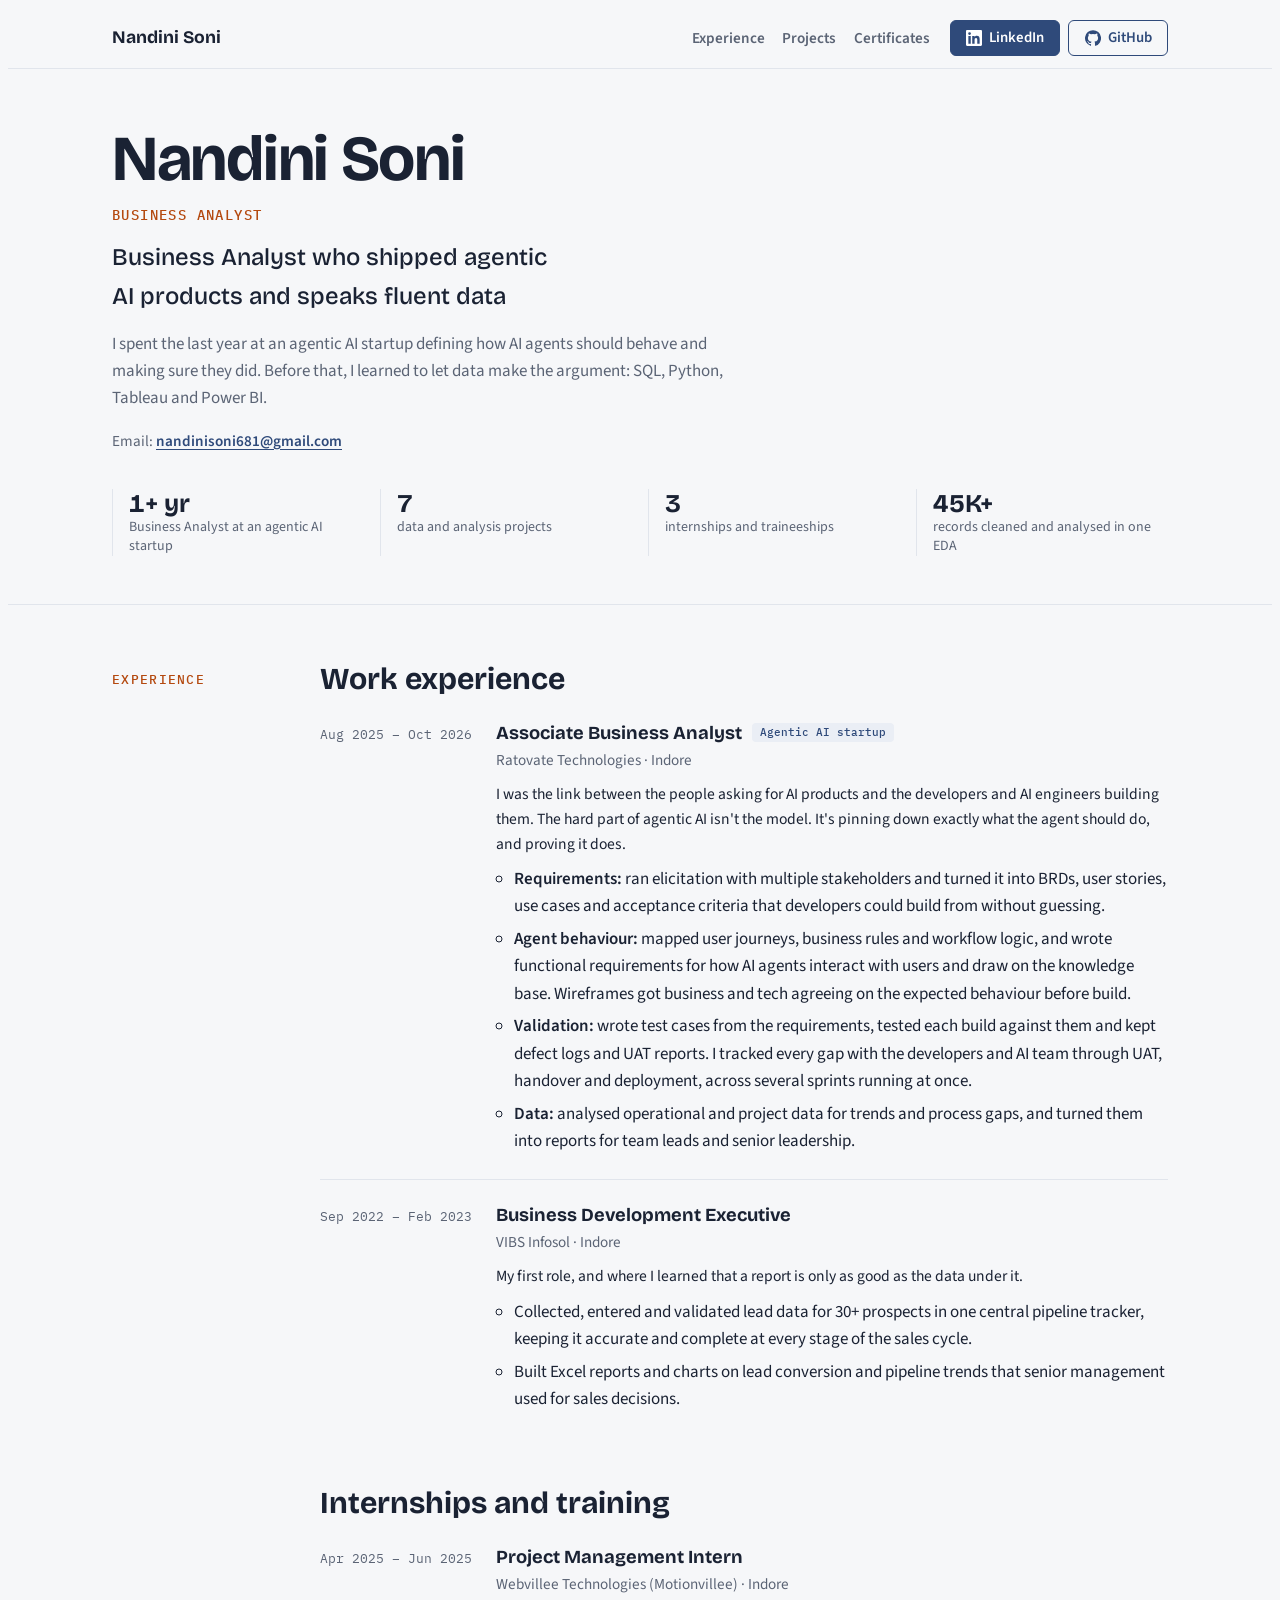
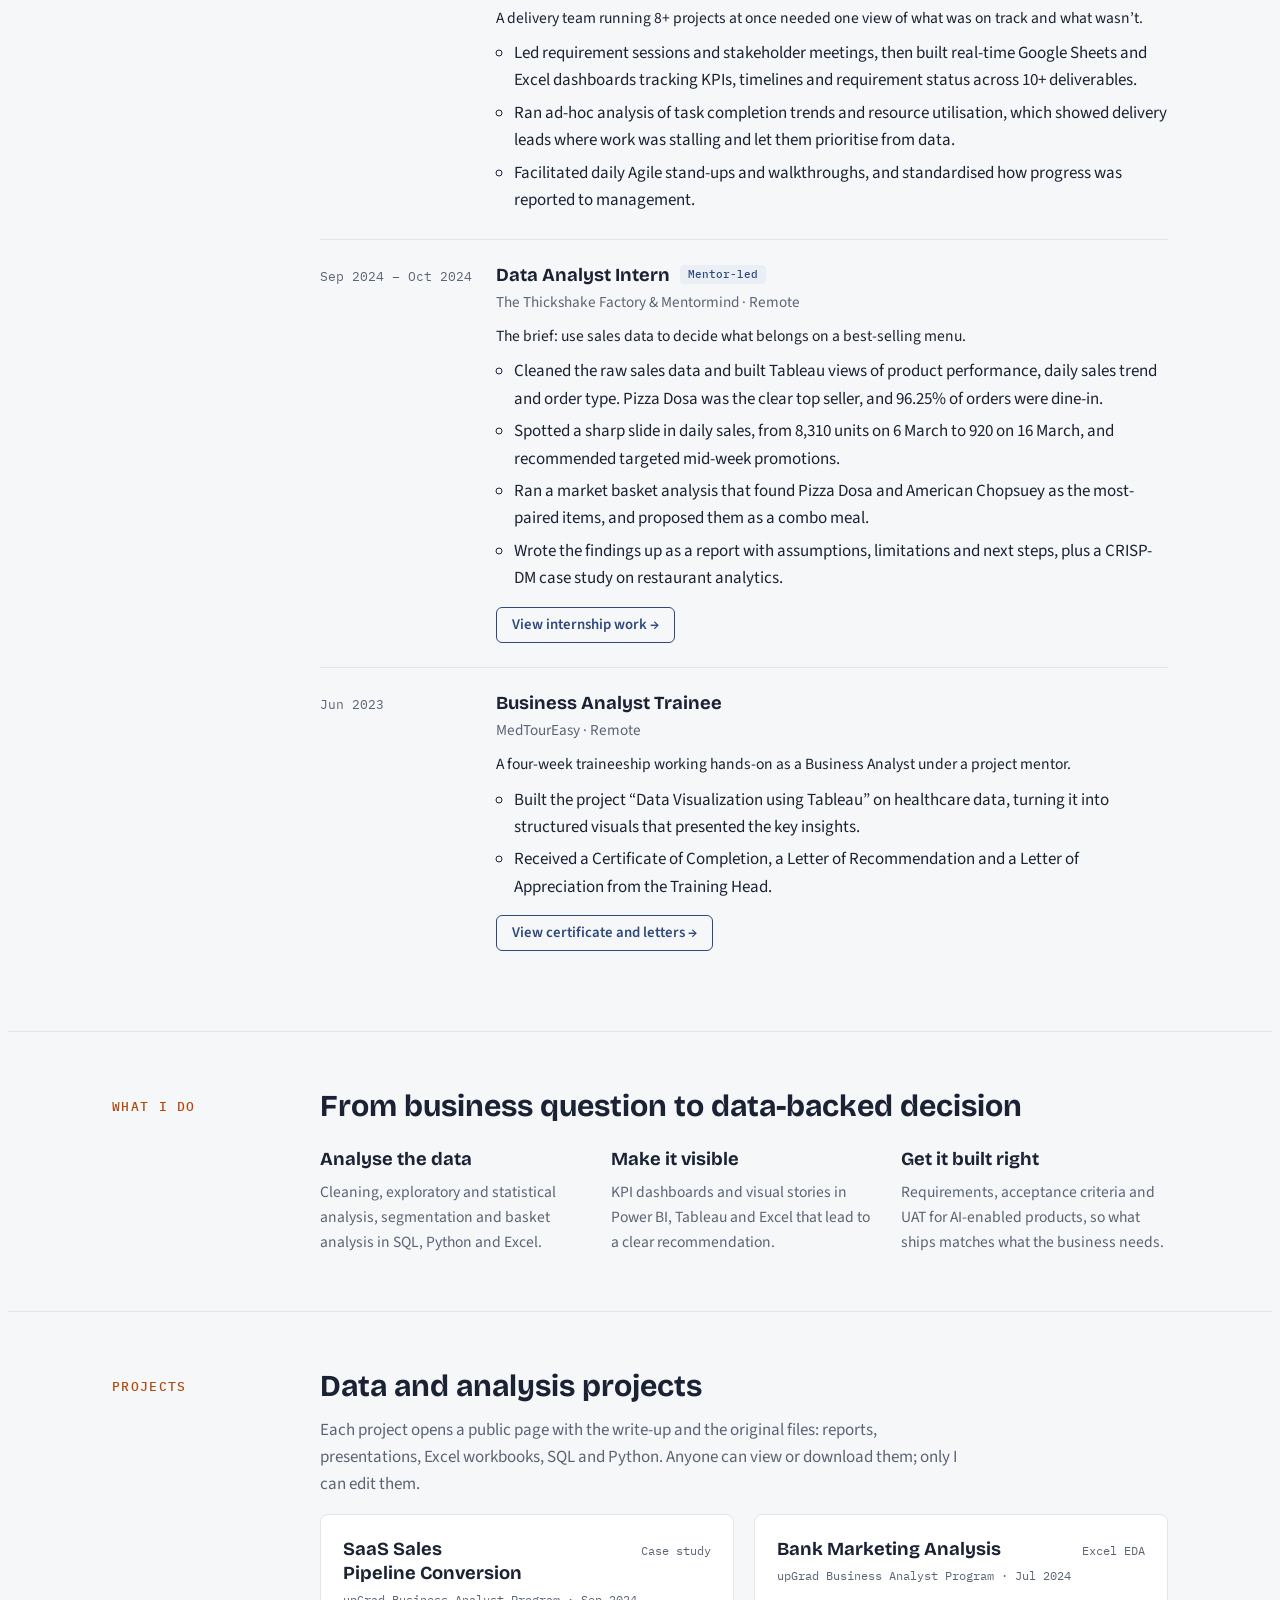
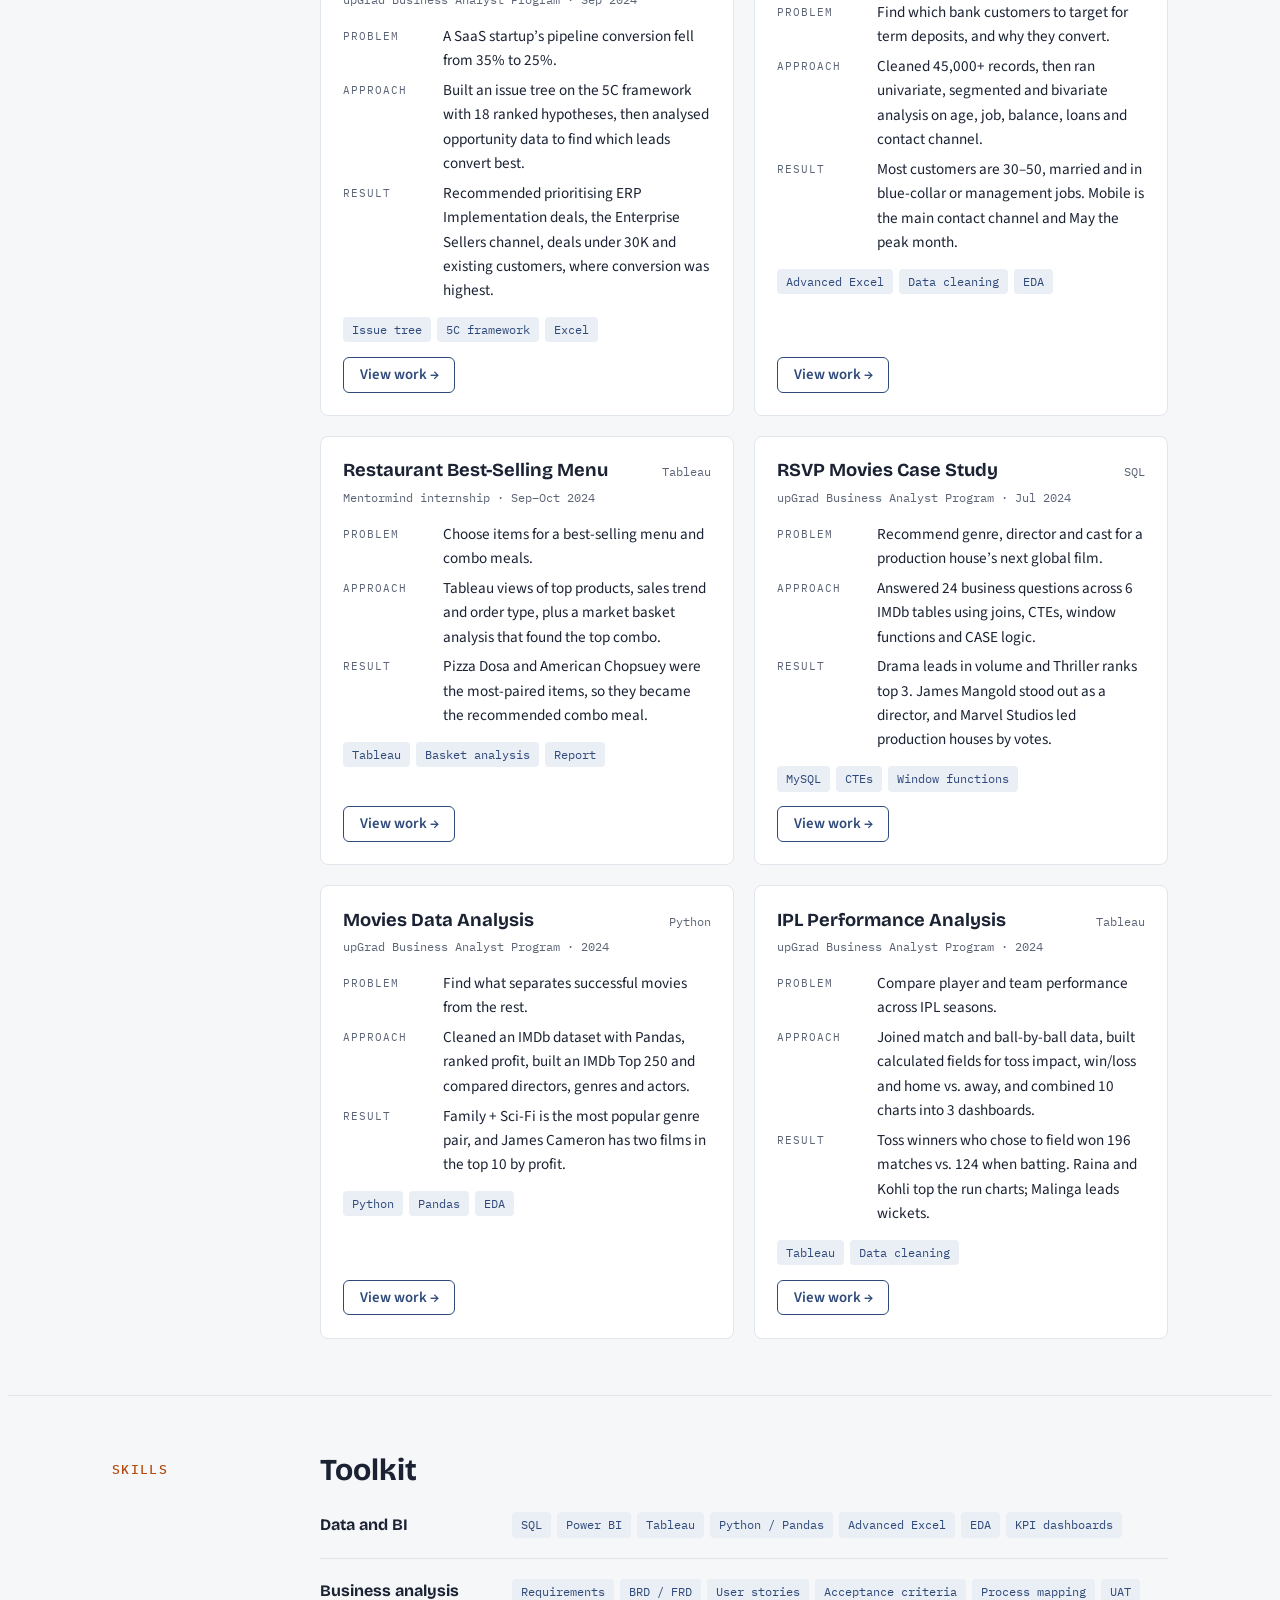
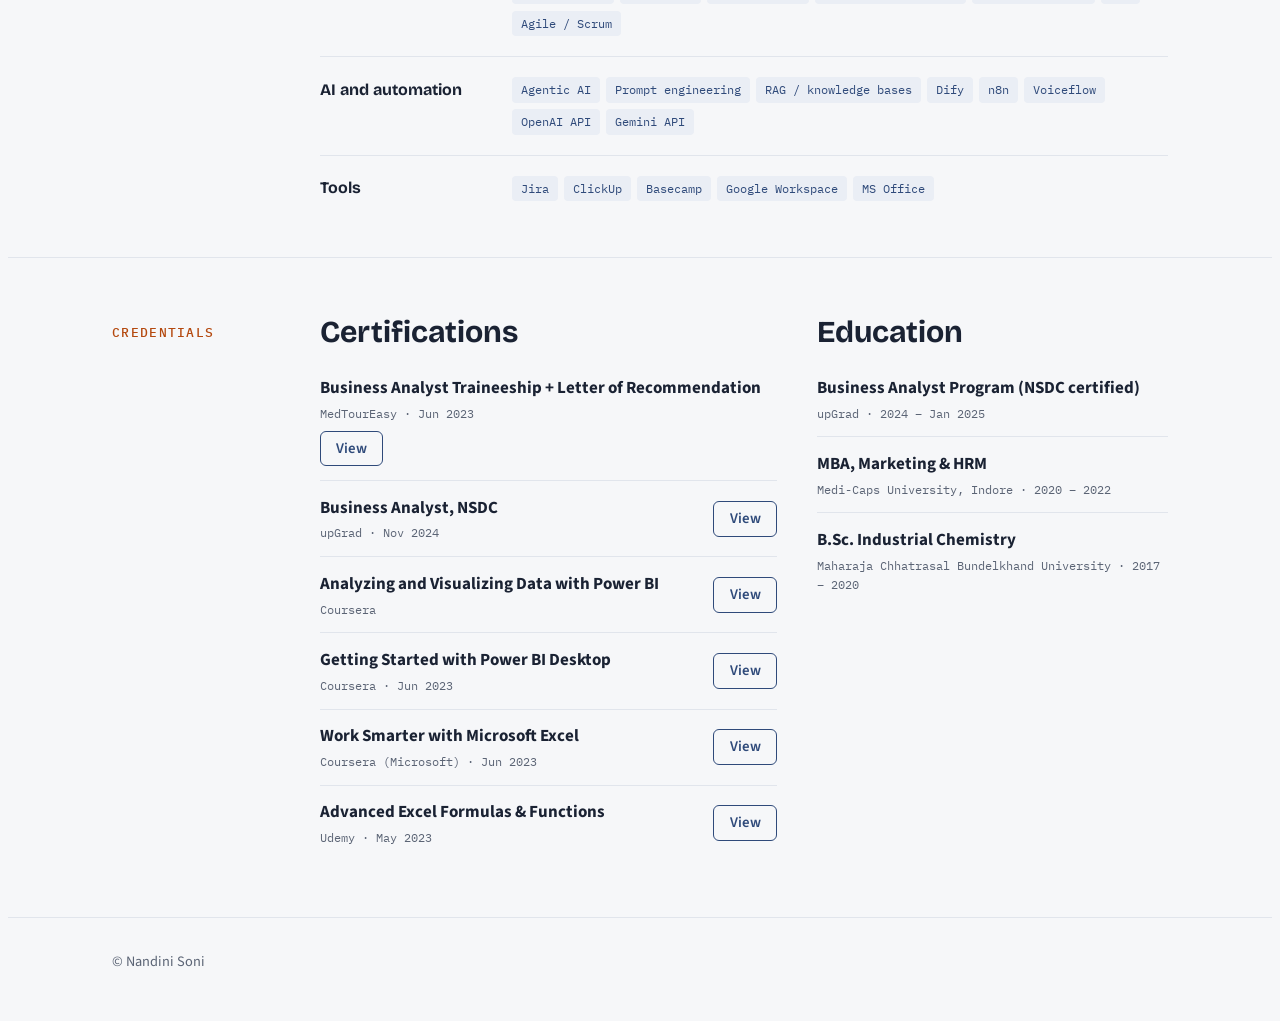
==== index.html @ 3272d3cb "Merge pull request #3 from nandinisoni683/nandinisoni/portfolio-reorg Nandinisoni/portfolio reorg 3" ====
<!doctype html>
<html lang="en">
<head>
<meta charset="utf-8">
<meta name="viewport" content="width=device-width, initial-scale=1, viewport-fit=cover">
<title>Nandini Soni</title>
<meta name="description" content="Nandini Soni: Business Analyst from an agentic AI startup, fluent in SQL, Power BI, Tableau and Python. Open to new opportunities.">
<link rel="preconnect" href="https://fonts.googleapis.com">
<link rel="preconnect" href="https://fonts.gstatic.com" crossorigin>
<link rel="stylesheet" href="https://fonts.googleapis.com/css2?family=Bricolage+Grotesque:opsz,wght@12..96,500;12..96,700&family=Source+Sans+3:wght@400;600;700&family=IBM+Plex+Mono:wght@400;500&display=swap">
<style>
/* Layout: a calm project document. Slim top bar, plain hero, left-margin section labels, one card style for projects only. Single soft light theme by choice. */
:root {
  --bg: #f6f7f9;
  --surface: #ffffff;
  --ink: #1a2233;
  --muted: #5b6475;
  --line: #e1e5ec;
  --accent: #2f4a7a;
  --accent-ink: #ffffff;
  --accent-soft: #eaeef5;
  --label: #b4490f;
  --display: "Bricolage Grotesque", "Segoe UI", system-ui, sans-serif;
  --body: "Source Sans 3", "Segoe UI", system-ui, sans-serif;
  --mono: "IBM Plex Mono", ui-monospace, "SFMono-Regular", Consolas, monospace;
  color-scheme: light;
}
* { box-sizing: border-box; }
html { scroll-padding-top: 5rem; }
body {
  background: var(--bg); color: var(--ink);
  font-family: var(--body); font-size: 1.0625rem; line-height: 1.6;
}
body::before { content: ""; position: fixed; inset: 0 0 auto; height: env(safe-area-inset-top, 0px); z-index: 10; background: var(--bg); }
a { color: var(--accent); text-underline-offset: 3px; }
a:focus-visible { outline: 2px solid var(--accent); outline-offset: 3px; border-radius: 6px; }
.wrap {
  max-width: 68rem; margin: 0 auto;
  padding-left: max(16px, env(safe-area-inset-left, 0px));
  padding-right: max(16px, env(safe-area-inset-right, 0px));
}

/* Buttons: clear, quiet calls to action */
.btn {
  display: inline-flex; align-items: center; gap: 0.45rem; padding: 0.5rem 0.95rem;
  border: 1px solid var(--accent); border-radius: 6px; background: transparent;
  color: var(--accent); text-decoration: none; font: 600 0.925rem/1.2 var(--body); white-space: nowrap;
}
.btn:hover { background: var(--accent-soft); }
.btn.primary { background: var(--accent); color: var(--accent-ink); }
.btn.primary:hover { background: #253c65; }
.btn svg { width: 1rem; height: 1rem; fill: currentColor; flex: none; }

/* Top bar */
.topbar { position: sticky; top: env(safe-area-inset-top, 0px); z-index: 5; background: var(--bg); border-bottom: 1px solid var(--line); }
.topbar .wrap { display: flex; flex-wrap: wrap; align-items: center; justify-content: space-between; gap: 0.6rem 1.5rem; padding-block: 0.75rem; }
.brand { font-family: var(--display); font-weight: 700; font-size: 1.1rem; color: var(--ink); text-decoration: none; }
.nav { display: flex; flex-wrap: wrap; align-items: center; gap: 0.4rem 1.25rem; }
.nav .sections { display: flex; gap: 1.1rem; }
.nav .sections a { color: var(--muted); text-decoration: none; font-weight: 600; font-size: 0.95rem; }
.nav .sections a:hover { color: var(--accent); }
.nav .profiles { display: flex; gap: 0.5rem; }

/* Hero */
header { padding-block: 3.5rem 3rem; border-bottom: 1px solid var(--line); }
.status { font-size: 0.8125rem; color: var(--muted); margin: 0 0 1rem; }
.title { font-family: var(--mono); font-size: 0.875rem; font-weight: 500; color: var(--label); text-transform: uppercase; letter-spacing: 0.1em; margin: 0 0 0.75rem; }
h1 {
  font-family: var(--display); font-weight: 700; font-size: clamp(2.4rem, 6.5vw, 4rem);
  line-height: 1.05; letter-spacing: -0.02em; margin: 0 0 0.75rem; text-wrap: balance;
}
.role { font-family: var(--display); font-weight: 500; font-size: clamp(1.2rem, 2.7vw, 1.5rem); color: var(--ink); margin: 0; max-width: 40rem; text-wrap: balance; }
.lede { max-width: 40rem; margin: 1rem 0 0; color: var(--muted); }
.contact { margin: 1rem 0 0; color: var(--muted); font-size: 0.95rem; }
.contact a { color: var(--accent); font-weight: 600; text-decoration: underline; text-underline-offset: 3px; }
.stats { list-style: none; margin: 2.25rem 0 0; padding: 0; display: grid; grid-template-columns: repeat(4, minmax(0, 1fr)); gap: 1rem; }
.stats li { border-left: 1px solid var(--line); padding-left: 1rem; }
.stats strong { display: block; font-family: var(--display); font-weight: 700; font-size: 1.6rem; line-height: 1.15; font-variant-numeric: tabular-nums; }
.stats span { font-size: 0.875rem; color: var(--muted); line-height: 1.35; display: block; }

/* Sections */
section { padding-block: 3.5rem; border-bottom: 1px solid var(--line); }
.sec { display: grid; grid-template-columns: 11rem minmax(0, 1fr); gap: 2rem; }
.sec-id { font-family: var(--mono); font-size: 0.8125rem; font-weight: 500; color: var(--label); text-transform: uppercase; letter-spacing: 0.1em; padding-top: 0.55rem; }
h2 { font-family: var(--display); font-weight: 700; font-size: clamp(1.5rem, 3.2vw, 1.9rem); line-height: 1.2; margin: 0 0 1.5rem; text-wrap: balance; }
h3 { font-family: var(--display); font-weight: 700; font-size: 1.15rem; line-height: 1.3; margin: 0; text-wrap: balance; }
p { margin: 0 0 1rem; }
.intro { color: var(--muted); max-width: 40rem; margin-top: -0.75rem; }
.h2-gap { margin-top: 3rem; }

/* Experience: one consistent row style for every entry */
.timeline { list-style: none; margin: 0; padding: 0; }
.job { display: grid; grid-template-columns: 9.5rem minmax(0, 1fr); gap: 1.5rem; padding-block: 1.5rem; border-top: 1px solid var(--line); }
.job:first-child { border-top: 0; padding-top: 0; }
.when { font-family: var(--mono); font-size: 0.8125rem; color: var(--muted); padding-top: 0.2rem; font-variant-numeric: tabular-nums; }
.org { color: var(--muted); font-size: 0.95rem; margin: 0.15rem 0 0.6rem; }
.job ul { margin: 0; padding-left: 1.1rem; display: grid; gap: 0.35rem; }
.job .btn { margin-top: 0.9rem; }
.ctx { color: var(--ink); font-size: 0.975rem; margin: 0 0 0.6rem; max-width: 44rem; }
.job li strong { font-weight: 600; }
.tag { font-family: var(--mono); font-size: 0.6875rem; padding: 0.15rem 0.5rem; border-radius: 4px; background: var(--accent-soft); color: var(--accent); margin-left: 0.4rem; vertical-align: 0.2em; white-space: nowrap; font-weight: 500; }

/* Strengths */
.pillars { display: grid; grid-template-columns: repeat(3, minmax(0, 1fr)); gap: 1.5rem; }
.pillar h3 { margin-bottom: 0.5rem; }
.pillar p { color: var(--muted); font-size: 0.975rem; margin: 0; }

/* Projects */
.specs { display: grid; grid-template-columns: repeat(2, minmax(0, 1fr)); gap: 1.25rem; }
.spec {
  background: var(--surface); border: 1px solid var(--line); border-radius: 8px;
  padding: 1.4rem; display: flex; flex-direction: column; gap: 0.9rem; min-width: 0;
}
.spec-top { display: flex; justify-content: space-between; align-items: baseline; gap: 1rem; }
.src { font-family: var(--mono); font-size: 0.75rem; color: var(--muted); margin: -0.6rem 0 0; }
.spec-tag { font-family: var(--mono); font-size: 0.75rem; color: var(--muted); white-space: nowrap; }
.spec dl { margin: 0; display: grid; grid-template-columns: 5.5rem minmax(0, 1fr); gap: 0.35rem 0.75rem; font-size: 0.95rem; }
.spec dt { font-family: var(--mono); font-size: 0.6875rem; text-transform: uppercase; letter-spacing: 0.08em; color: var(--muted); padding-top: 0.25rem; }
.spec dd { margin: 0; }
.tools { display: flex; flex-wrap: wrap; gap: 0.4rem; }
.chip { font-family: var(--mono); font-size: 0.75rem; padding: 0.2rem 0.55rem; border-radius: 4px; background: var(--accent-soft); color: var(--accent); }
.spec .btn { margin-top: auto; align-self: flex-start; }

/* Skills */
.skills { display: grid; gap: 1.25rem; }
.skill-row { display: grid; grid-template-columns: 11rem minmax(0, 1fr); gap: 1rem; padding-bottom: 1.25rem; border-bottom: 1px solid var(--line); }
.skill-row:last-child { border-bottom: 0; padding-bottom: 0; }
.skill-row h3 { font-size: 1rem; padding-top: 0.15rem; }

/* Credentials */
.two { display: grid; grid-template-columns: minmax(0, 1.3fr) minmax(0, 1fr); gap: 2.5rem; }
.list { list-style: none; margin: 0; padding: 0; }
.list li { display: flex; flex-wrap: wrap; align-items: center; justify-content: space-between; gap: 0.5rem 1rem; padding-block: 0.85rem; border-top: 1px solid var(--line); }
.list li:first-child { border-top: 0; padding-top: 0; }
.list li > div { display: grid; gap: 0.1rem; min-width: 0; }
.list .meta { font-family: var(--mono); font-size: 0.75rem; color: var(--muted); }

footer { padding-block: 2rem 2.5rem; color: var(--muted); font-size: 0.9rem; }

@media (max-width: 860px) {
  .two { grid-template-columns: minmax(0, 1fr); }
  .sec { grid-template-columns: minmax(0, 1fr); gap: 0.5rem; }
  .pillars, .specs { grid-template-columns: minmax(0, 1fr); }
  .stats { grid-template-columns: repeat(2, minmax(0, 1fr)); }
}
@media (max-width: 560px) {
  .nav .sections { display: none; }
  .job, .skill-row { grid-template-columns: minmax(0, 1fr); gap: 0.4rem; }
  .spec dl { grid-template-columns: minmax(0, 1fr); }
  .spec dt { padding-top: 0.5rem; }
}
@media (prefers-reduced-motion: no-preference) {
  html { scroll-behavior: smooth; }
  .btn { transition: background-color .15s; }
}
</style>
</head>
<body>

<div class="topbar">
  <div class="wrap">
    <a class="brand" href="#top">Nandini Soni</a>
    <nav class="nav" aria-label="Main">
      <div class="sections">
        <a href="#experience">Experience</a>
        <a href="#projects">Projects</a>
        <a href="#credentials">Certificates</a>
      </div>
      <div class="profiles">
        <a class="btn primary" href="https://www.linkedin.com/in/soni-nandini" target="_blank" rel="noopener"><svg viewBox="0 0 24 24" aria-hidden="true"><path d="M20.45 20.45h-3.56v-5.57c0-1.33-.02-3.04-1.85-3.04-1.85 0-2.14 1.45-2.14 2.94v5.67H9.35V9h3.41v1.56h.05c.48-.9 1.64-1.85 3.37-1.850 3.6 0 4.27 2.37 4.27 5.46v6.28zM5.34 7.43a2.06 2.06 0 1 1 0-4.13 2.06 2.06 0 0 1 0 4.13zM7.12 20.450H3.56V9h3.56v11.45zM22.22 0H1.77C.79 0 0 .77 0 1.73v20.54C0 23.23.79 24 1.77 24h20.45c.98 0 1.78-.77 1.78-1.73V1.73C24 .77 23.2 0 22.22 0z"/></svg>LinkedIn</a>
        <a class="btn" href="https://github.com/nandinisoni683" target="_blank" rel="noopener"><svg viewBox="0 0 24 24" aria-hidden="true"><path d="M12 .3a12 12 0 0 0-3.8 23.38c.6.12.83-.26.83-.57v-2c-3.34.73-4.04-1.61-4.04-1.61-.55-1.39-1.34-1.76-1.34-1.76-1.080-.74.09-.73.09-.73 1.2.09 1.83 1.24 1.83 1.24 1.07 1.83 2.81 1.3 3.5 1 .1-.78.42-1.31.76-1.61-2.67-.3-5.47-1.33-5.47-5.93 0-1.31.47-2.38 1.24-3.22-.14-.3-.54-1.52.1-3.18 0 0 1-.32 3.3 1.23a11.5 11.5 0 0 1 6 0c2.28-1.55 3.29-1.23 3.29-1.23.64 1.66.24 2.88.12 3.18a4.65 4.65 0 0 1 1.23 3.22c0 4.61-2.8 5.63-5.48 5.92.42.36.81 1.1.81 2.22v3.29c0 .32.21.7.82.58A12 12 0 0 0 12 .3"/></svg>GitHub</a>
      </div>
    </nav>
  </div>
</div>

<header id="top">
  <div class="wrap">
    <h1>Nandini Soni</h1>
    <p class="title">Business Analyst</p>
    <p class="role">Business Analyst who shipped agentic AI products and speaks fluent data</p>
    <p class="lede">I spent the last year at an agentic AI startup defining how AI agents should behave and making sure they did. Before that, I learned to let data make the argument: SQL, Python, Tableau and Power BI.</p>
    <p class="contact">Email: <a href="mailto:nandinisoni681@gmail.com">nandinisoni681@gmail.com</a></p>
    <ul class="stats" aria-label="At a glance">
      <li><strong>1+ yr</strong><span>Business Analyst at an agentic AI startup</span></li>
      <li><strong>7</strong><span>data and analysis projects</span></li>
      <li><strong>3</strong><span>internships and traineeships</span></li>
      <li><strong>45K+</strong><span>records cleaned and analysed in one EDA</span></li>
    </ul>
  </div>
</header>

<main>
  <section id="experience">
    <div class="wrap sec">
      <div class="sec-id">Experience</div>
      <div>
        <h2>Work experience</h2>
        <ol class="timeline">
          <li class="job">
            <div class="when">Aug 2025 – Oct 2026</div>
            <div>
              <h3>Associate Business Analyst <span class="tag">Agentic AI startup</span></h3>
              <p class="org">Ratovate Technologies · Indore</p>
              <p class="ctx">I was the link between the people asking for AI products and the developers and AI engineers building them. The hard part of agentic AI isn't the model. It's pinning down exactly what the agent should do, and proving it does.</p>
              <ul>
                <li><strong>Requirements:</strong> ran elicitation with multiple stakeholders and turned it into BRDs, user stories, use cases and acceptance criteria that developers could build from without guessing.</li>
                <li><strong>Agent behaviour:</strong> mapped user journeys, business rules and workflow logic, and wrote functional requirements for how AI agents interact with users and draw on the knowledge base. Wireframes got business and tech agreeing on the expected behaviour before build.</li>
                <li><strong>Validation:</strong> wrote test cases from the requirements, tested each build against them and kept defect logs and UAT reports. I tracked every gap with the developers and AI team through UAT, handover and deployment, across several sprints running at once.</li>
                <li><strong>Data:</strong> analysed operational and project data for trends and process gaps, and turned them into reports for team leads and senior leadership.</li>
              </ul>
            </div>
          </li>
          <li class="job">
            <div class="when">Sep 2022 – Feb 2023</div>
            <div>
              <h3>Business Development Executive</h3>
              <p class="org">VIBS Infosol · Indore</p>
              <p class="ctx">My first role, and where I learned that a report is only as good as the data under it.</p>
              <ul>
                <li>Collected, entered and validated lead data for 30+ prospects in one central pipeline tracker, keeping it accurate and complete at every stage of the sales cycle.</li>
                <li>Built Excel reports and charts on lead conversion and pipeline trends that senior management used for sales decisions.</li>
              </ul>
            </div>
          </li>
        </ol>

        <h2 class="h2-gap">Internships and training</h2>
        <ol class="timeline">
          <li class="job">
            <div class="when">Apr 2025 – Jun 2025</div>
            <div>
              <h3>Project Management Intern</h3>
              <p class="org">Webvillee Technologies (Motionvillee) · Indore</p>
              <p class="ctx">A delivery team running 8+ projects at once needed one view of what was on track and what wasn&#8217;t.</p>
              <ul>
                <li>Led requirement sessions and stakeholder meetings, then built real-time Google Sheets and Excel dashboards tracking KPIs, timelines and requirement status across 10+ deliverables.</li>
                <li>Ran ad-hoc analysis of task completion trends and resource utilisation, which showed delivery leads where work was stalling and let them prioritise from data.</li>
                <li>Facilitated daily Agile stand-ups and walkthroughs, and standardised how progress was reported to management.</li>
              </ul>
            </div>
          </li>
          <li class="job">
            <div class="when">Sep 2024 – Oct 2024</div>
            <div>
              <h3>Data Analyst Intern <span class="tag">Mentor-led</span></h3>
              <p class="org">The Thickshake Factory &amp; Mentormind · Remote</p>
              <p class="ctx">The brief: use sales data to decide what belongs on a best-selling menu.</p>
              <ul>
                <li>Cleaned the raw sales data and built Tableau views of product performance, daily sales trend and order type. Pizza Dosa was the clear top seller, and 96.25% of orders were dine-in.</li>
                <li>Spotted a sharp slide in daily sales, from 8,310 units on 6 March to 920 on 16 March, and recommended targeted mid-week promotions.</li>
                <li>Ran a market basket analysis that found Pizza Dosa and American Chopsuey as the most-paired items, and proposed them as a combo meal.</li>
                <li>Wrote the findings up as a report with assumptions, limitations and next steps, plus a CRISP-DM case study on restaurant analytics.</li>
              </ul>
              <a class="btn" href="projects/03-restaurant-best-selling-menu/index.html">View internship work →</a>
            </div>
          </li>
          <li class="job">
            <div class="when">Jun 2023</div>
            <div>
              <h3>Business Analyst Trainee</h3>
              <p class="org">MedTourEasy · Remote</p>
              <p class="ctx">A four-week traineeship working hands-on as a Business Analyst under a project mentor.</p>
              <ul>
                <li>Built the project &#8220;Data Visualization using Tableau&#8221; on healthcare data, turning it into structured visuals that presented the key insights.</li>
                <li>Received a Certificate of Completion, a Letter of Recommendation and a Letter of Appreciation from the Training Head.</li>
              </ul>
              <a class="btn" href="https://github.com/nandinisoni683/nandini-soni-portfolio/blob/main/certificates/medtoureasy-traineeship.pdf" target="_blank" rel="noopener">View certificate and letters →</a>
            </div>
          </li>
        </ol>
      </div>
    </div>
  </section>

  <section>
    <div class="wrap sec">
      <div class="sec-id">What I do</div>
      <div>
        <h2>From business question to data-backed decision</h2>
        <div class="pillars">
          <div class="pillar">
            <h3>Analyse the data</h3>
            <p>Cleaning, exploratory and statistical analysis, segmentation and basket analysis in SQL, Python and Excel.</p>
          </div>
          <div class="pillar">
            <h3>Make it visible</h3>
            <p>KPI dashboards and visual stories in Power BI, Tableau and Excel that lead to a clear recommendation.</p>
          </div>
          <div class="pillar">
            <h3>Get it built right</h3>
            <p>Requirements, acceptance criteria and UAT for AI-enabled products, so what ships matches what the business needs.</p>
          </div>
        </div>
      </div>
    </div>
  </section>

  <section id="projects">
    <div class="wrap sec">
      <div class="sec-id">Projects</div>
      <div>
        <h2>Data and analysis projects</h2>
        <p class="intro">Each project opens a public page with the write-up and the original files: reports, presentations, Excel workbooks, SQL and Python. Anyone can view or download them; only I can edit them.</p>
        <div class="specs">
          <article class="spec">
            <div class="spec-top"><h3>SaaS Sales Pipeline Conversion</h3><span class="spec-tag">Case study</span></div>
            <p class="src">upGrad Business Analyst Program · Sep 2024</p>
            <dl>
              <dt>Problem</dt><dd>A SaaS startup&#8217;s pipeline conversion fell from 35% to 25%.</dd>
              <dt>Approach</dt><dd>Built an issue tree on the 5C framework with 18 ranked hypotheses, then analysed opportunity data to find which leads convert best.</dd>
              <dt>Result</dt><dd>Recommended prioritising ERP Implementation deals, the Enterprise Sellers channel, deals under 30K and existing customers, where conversion was highest.</dd>
            </dl>
            <div class="tools"><span class="chip">Issue tree</span><span class="chip">5C framework</span><span class="chip">Excel</span></div>
            <a class="btn" href="projects/01-saas-sales-pipeline-conversion/index.html">View work →</a>
          </article>
          <article class="spec">
            <div class="spec-top"><h3>Bank Marketing Analysis</h3><span class="spec-tag">Excel EDA</span></div>
            <p class="src">upGrad Business Analyst Program · Jul 2024</p>
            <dl>
              <dt>Problem</dt><dd>Find which bank customers to target for term deposits, and why they convert.</dd>
              <dt>Approach</dt><dd>Cleaned 45,000+ records, then ran univariate, segmented and bivariate analysis on age, job, balance, loans and contact channel.</dd>
              <dt>Result</dt><dd>Most customers are 30–50, married and in blue-collar or management jobs. Mobile is the main contact channel and May the peak month.</dd>
            </dl>
            <div class="tools"><span class="chip">Advanced Excel</span><span class="chip">Data cleaning</span><span class="chip">EDA</span></div>
            <a class="btn" href="projects/02-bank-marketing-eda/index.html">View work →</a>
          </article>
          <article class="spec">
            <div class="spec-top"><h3>Restaurant Best-Selling Menu</h3><span class="spec-tag">Tableau</span></div>
            <p class="src">Mentormind internship · Sep–Oct 2024</p>
            <dl>
              <dt>Problem</dt><dd>Choose items for a best-selling menu and combo meals.</dd>
              <dt>Approach</dt><dd>Tableau views of top products, sales trend and order type, plus a market basket analysis that found the top combo.</dd>
              <dt>Result</dt><dd>Pizza Dosa and American Chopsuey were the most-paired items, so they became the recommended combo meal.</dd>
            </dl>
            <div class="tools"><span class="chip">Tableau</span><span class="chip">Basket analysis</span><span class="chip">Report</span></div>
            <a class="btn" href="projects/03-restaurant-best-selling-menu/index.html">View work →</a>
          </article>
          <article class="spec">
            <div class="spec-top"><h3>RSVP Movies Case Study</h3><span class="spec-tag">SQL</span></div>
            <p class="src">upGrad Business Analyst Program · Jul 2024</p>
            <dl>
              <dt>Problem</dt><dd>Recommend genre, director and cast for a production house&#8217;s next global film.</dd>
              <dt>Approach</dt><dd>Answered 24 business questions across 6 IMDb tables using joins, CTEs, window functions and CASE logic.</dd>
              <dt>Result</dt><dd>Drama leads in volume and Thriller ranks top 3. James Mangold stood out as a director, and Marvel Studios led production houses by votes.</dd>
            </dl>
            <div class="tools"><span class="chip">MySQL</span><span class="chip">CTEs</span><span class="chip">Window functions</span></div>
            <a class="btn" href="projects/04-sql-rsvp-imdb-movies/index.html">View work →</a>
          </article>
          <article class="spec">
            <div class="spec-top"><h3>Movies Data Analysis</h3><span class="spec-tag">Python</span></div>
            <p class="src">upGrad Business Analyst Program · 2024</p>
            <dl>
              <dt>Problem</dt><dd>Find what separates successful movies from the rest.</dd>
              <dt>Approach</dt><dd>Cleaned an IMDb dataset with Pandas, ranked profit, built an IMDb Top 250 and compared directors, genres and actors.</dd>
              <dt>Result</dt><dd>Family + Sci-Fi is the most popular genre pair, and James Cameron has two films in the top 10 by profit.</dd>
            </dl>
            <div class="tools"><span class="chip">Python</span><span class="chip">Pandas</span><span class="chip">EDA</span></div>
            <a class="btn" href="projects/05-python-movies-eda/index.html">View work →</a>
          </article>
          <article class="spec">
            <div class="spec-top"><h3>IPL Performance Analysis</h3><span class="spec-tag">Tableau</span></div>
            <p class="src">upGrad Business Analyst Program · 2024</p>
            <dl>
              <dt>Problem</dt><dd>Compare player and team performance across IPL seasons.</dd>
              <dt>Approach</dt><dd>Joined match and ball-by-ball data, built calculated fields for toss impact, win/loss and home vs. away, and combined 10 charts into 3 dashboards.</dd>
              <dt>Result</dt><dd>Toss winners who chose to field won 196 matches vs. 124 when batting. Raina and Kohli top the run charts; Malinga leads wickets.</dd>
            </dl>
            <div class="tools"><span class="chip">Tableau</span><span class="chip">Data cleaning</span></div>
            <a class="btn" href="projects/06-ipl-tableau-dashboard/index.html">View work →</a>
          </article>
        </div>
      </div>
    </div>
  </section>

  <section>
    <div class="wrap sec">
      <div class="sec-id">Skills</div>
      <div>
        <h2>Toolkit</h2>
        <div class="skills">
          <div class="skill-row"><h3>Data and BI</h3><div class="tools"><span class="chip">SQL</span><span class="chip">Power BI</span><span class="chip">Tableau</span><span class="chip">Python / Pandas</span><span class="chip">Advanced Excel</span><span class="chip">EDA</span><span class="chip">KPI dashboards</span></div></div>
          <div class="skill-row"><h3>Business analysis</h3><div class="tools"><span class="chip">Requirements</span><span class="chip">BRD / FRD</span><span class="chip">User stories</span><span class="chip">Acceptance criteria</span><span class="chip">Process mapping</span><span class="chip">UAT</span><span class="chip">Agile / Scrum</span></div></div>
          <div class="skill-row"><h3>AI and automation</h3><div class="tools"><span class="chip">Agentic AI</span><span class="chip">Prompt engineering</span><span class="chip">RAG / knowledge bases</span><span class="chip">Dify</span><span class="chip">n8n</span><span class="chip">Voiceflow</span><span class="chip">OpenAI API</span><span class="chip">Gemini API</span></div></div>
          <div class="skill-row"><h3>Tools</h3><div class="tools"><span class="chip">Jira</span><span class="chip">ClickUp</span><span class="chip">Basecamp</span><span class="chip">Google Workspace</span><span class="chip">MS Office</span></div></div>
        </div>
      </div>
    </div>
  </section>

  <section id="credentials">
    <div class="wrap sec">
      <div class="sec-id">Credentials</div>
      <div class="two">
        <div>
          <h2>Certifications</h2>
          <ul class="list">
            <li><div><strong>Business Analyst Traineeship + Letter of Recommendation</strong><span class="meta">MedTourEasy · Jun 2023</span></div><a class="btn" href="https://github.com/nandinisoni683/nandini-soni-portfolio/blob/main/certificates/medtoureasy-traineeship.pdf" target="_blank" rel="noopener">View</a></li>
            <li><div><strong>Business Analyst, NSDC</strong><span class="meta">upGrad · Nov 2024</span></div><a class="btn" href="https://github.com/nandinisoni683/nandini-soni-portfolio/blob/main/certificates/upgrad-business-analyst-nsdc.pdf" target="_blank" rel="noopener">View</a></li>
            <li><div><strong>Analyzing and Visualizing Data with Power BI</strong><span class="meta">Coursera</span></div><a class="btn" href="https://coursera.org/share/12ec8b62756b53db7acde5881054dbb1" target="_blank" rel="noopener">View</a></li>
            <li><div><strong>Getting Started with Power BI Desktop</strong><span class="meta">Coursera · Jun 2023</span></div><a class="btn" href="https://coursera.org/share/773cb7392886e19ed63c8e06c4b5a1a1" target="_blank" rel="noopener">View</a></li>
            <li><div><strong>Work Smarter with Microsoft Excel</strong><span class="meta">Coursera (Microsoft) · Jun 2023</span></div><a class="btn" href="https://coursera.org/share/f81e0de8160487f96093af5398e3a46c" target="_blank" rel="noopener">View</a></li>
            <li><div><strong>Advanced Excel Formulas &amp; Functions</strong><span class="meta">Udemy · May 2023</span></div><a class="btn" href="https://www.udemy.com/certificate/UC-22b1576b-96bb-4570-b7d3-6b96eca0eabb/" target="_blank" rel="noopener">View</a></li>
          </ul>
        </div>
        <div>
          <h2>Education</h2>
          <ul class="list">
            <li><div><strong>Business Analyst Program (NSDC certified)</strong><span class="meta">upGrad · 2024 – Jan 2025</span></div></li>
            <li><div><strong>MBA, Marketing &amp; HRM</strong><span class="meta">Medi-Caps University, Indore · 2020 – 2022</span></div></li>
            <li><div><strong>B.Sc. Industrial Chemistry</strong><span class="meta">Maharaja Chhatrasal Bundelkhand University · 2017 – 2020</span></div></li>
          </ul>
        </div>
      </div>
    </div>
  </section>
</main>

<footer>
  <div class="wrap">© Nandini Soni</div>
</footer>
</body>
</html>
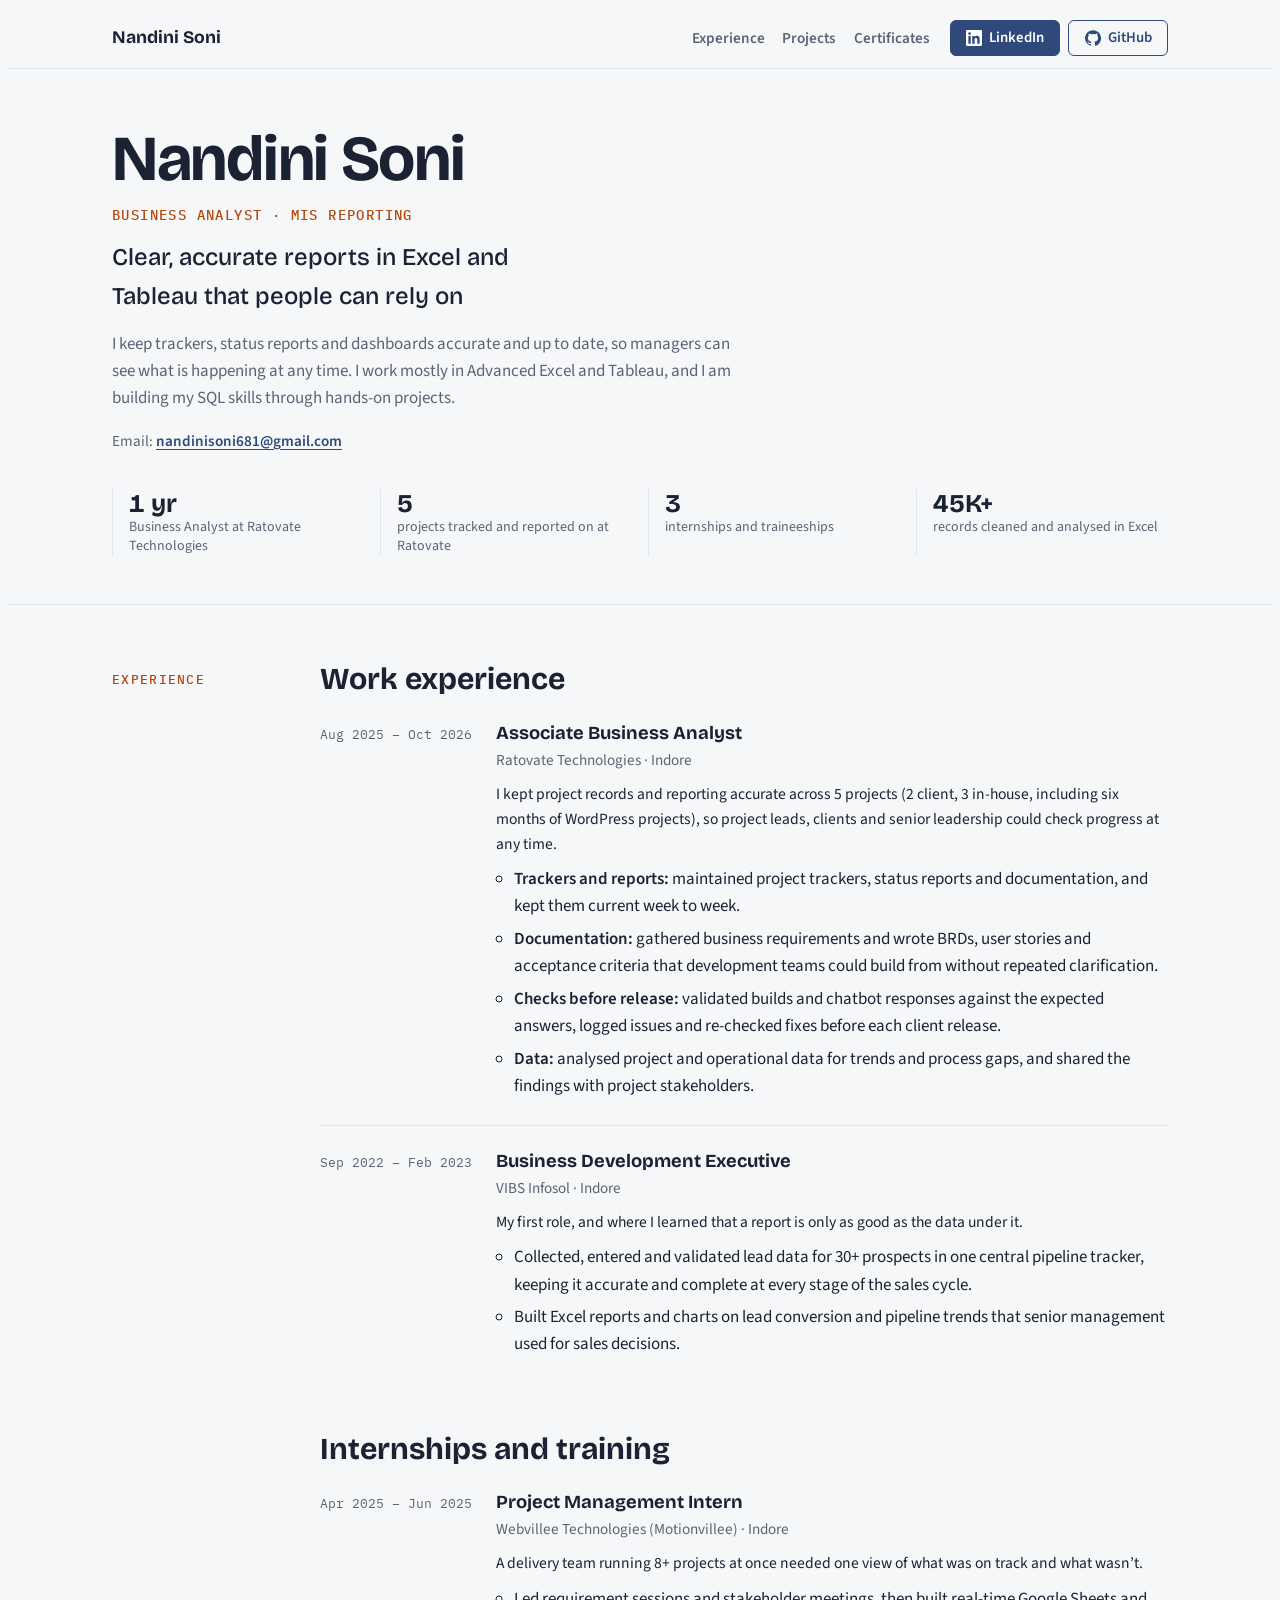
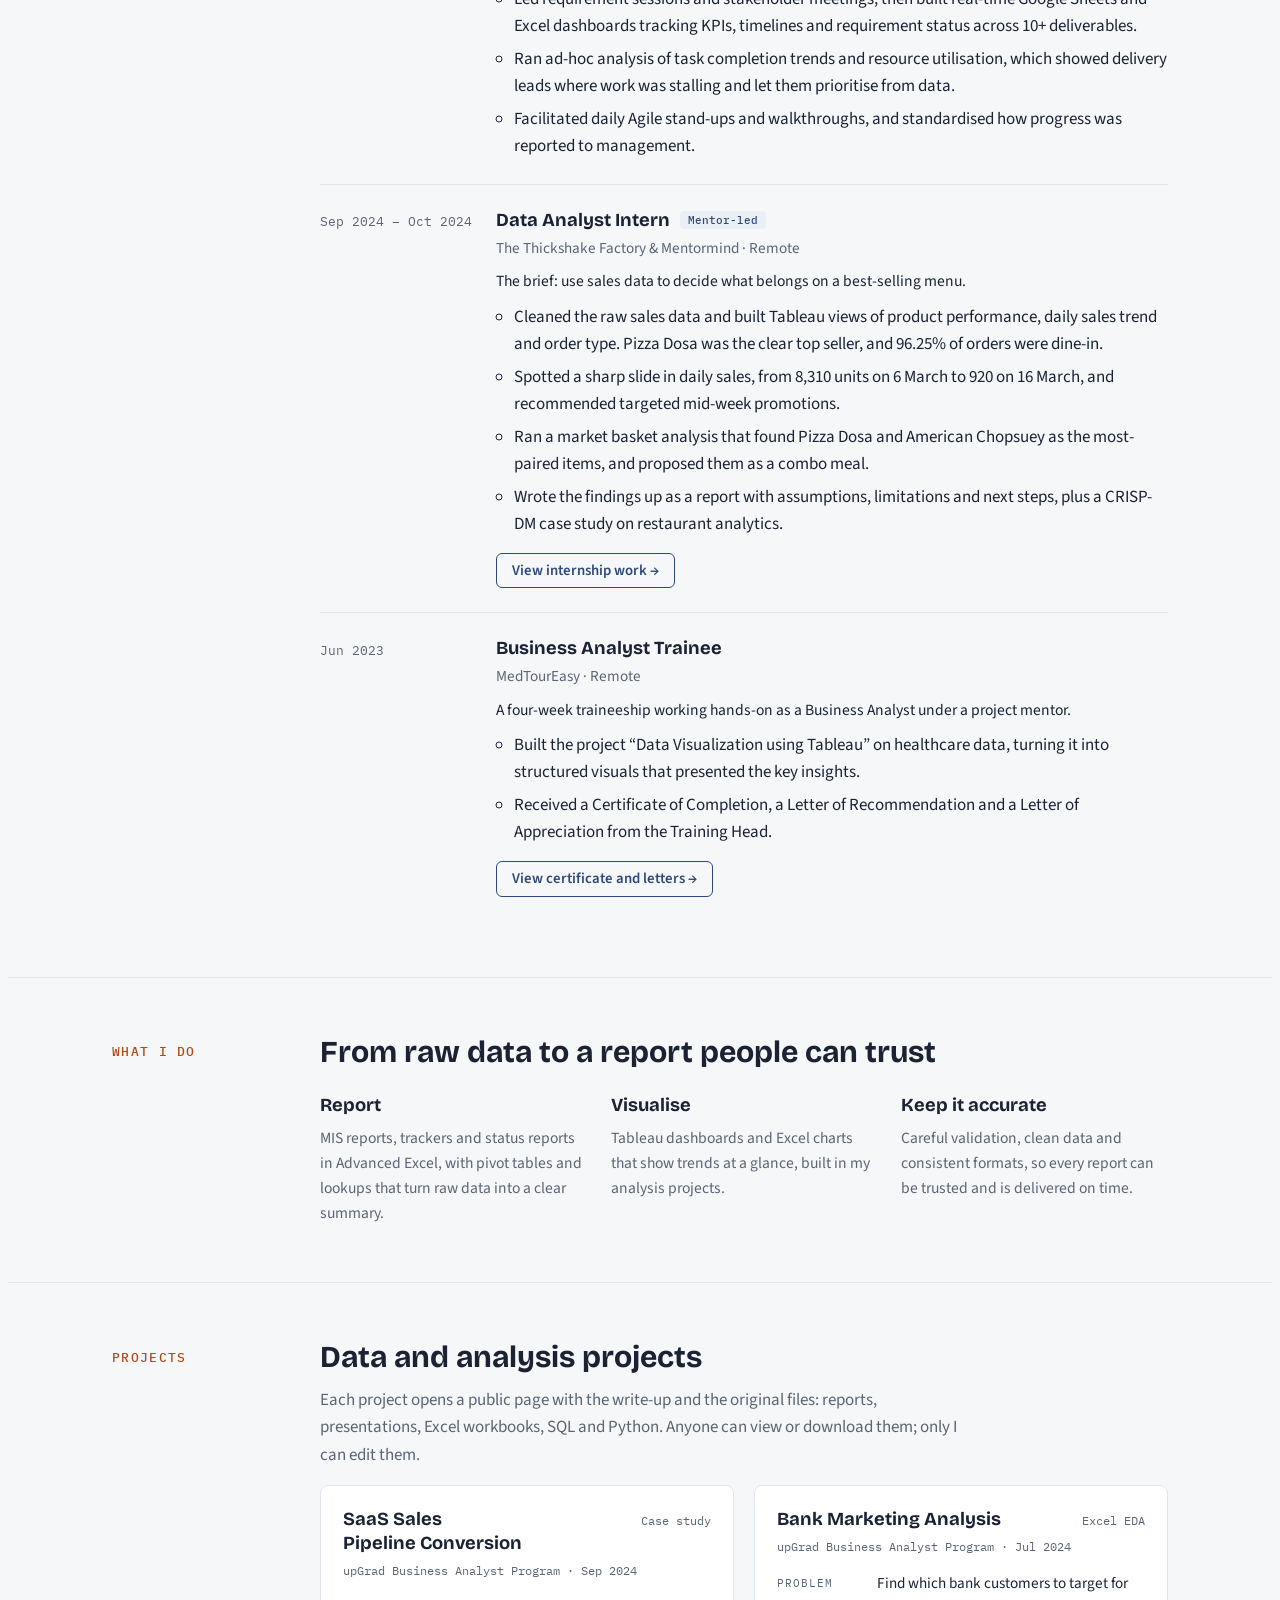
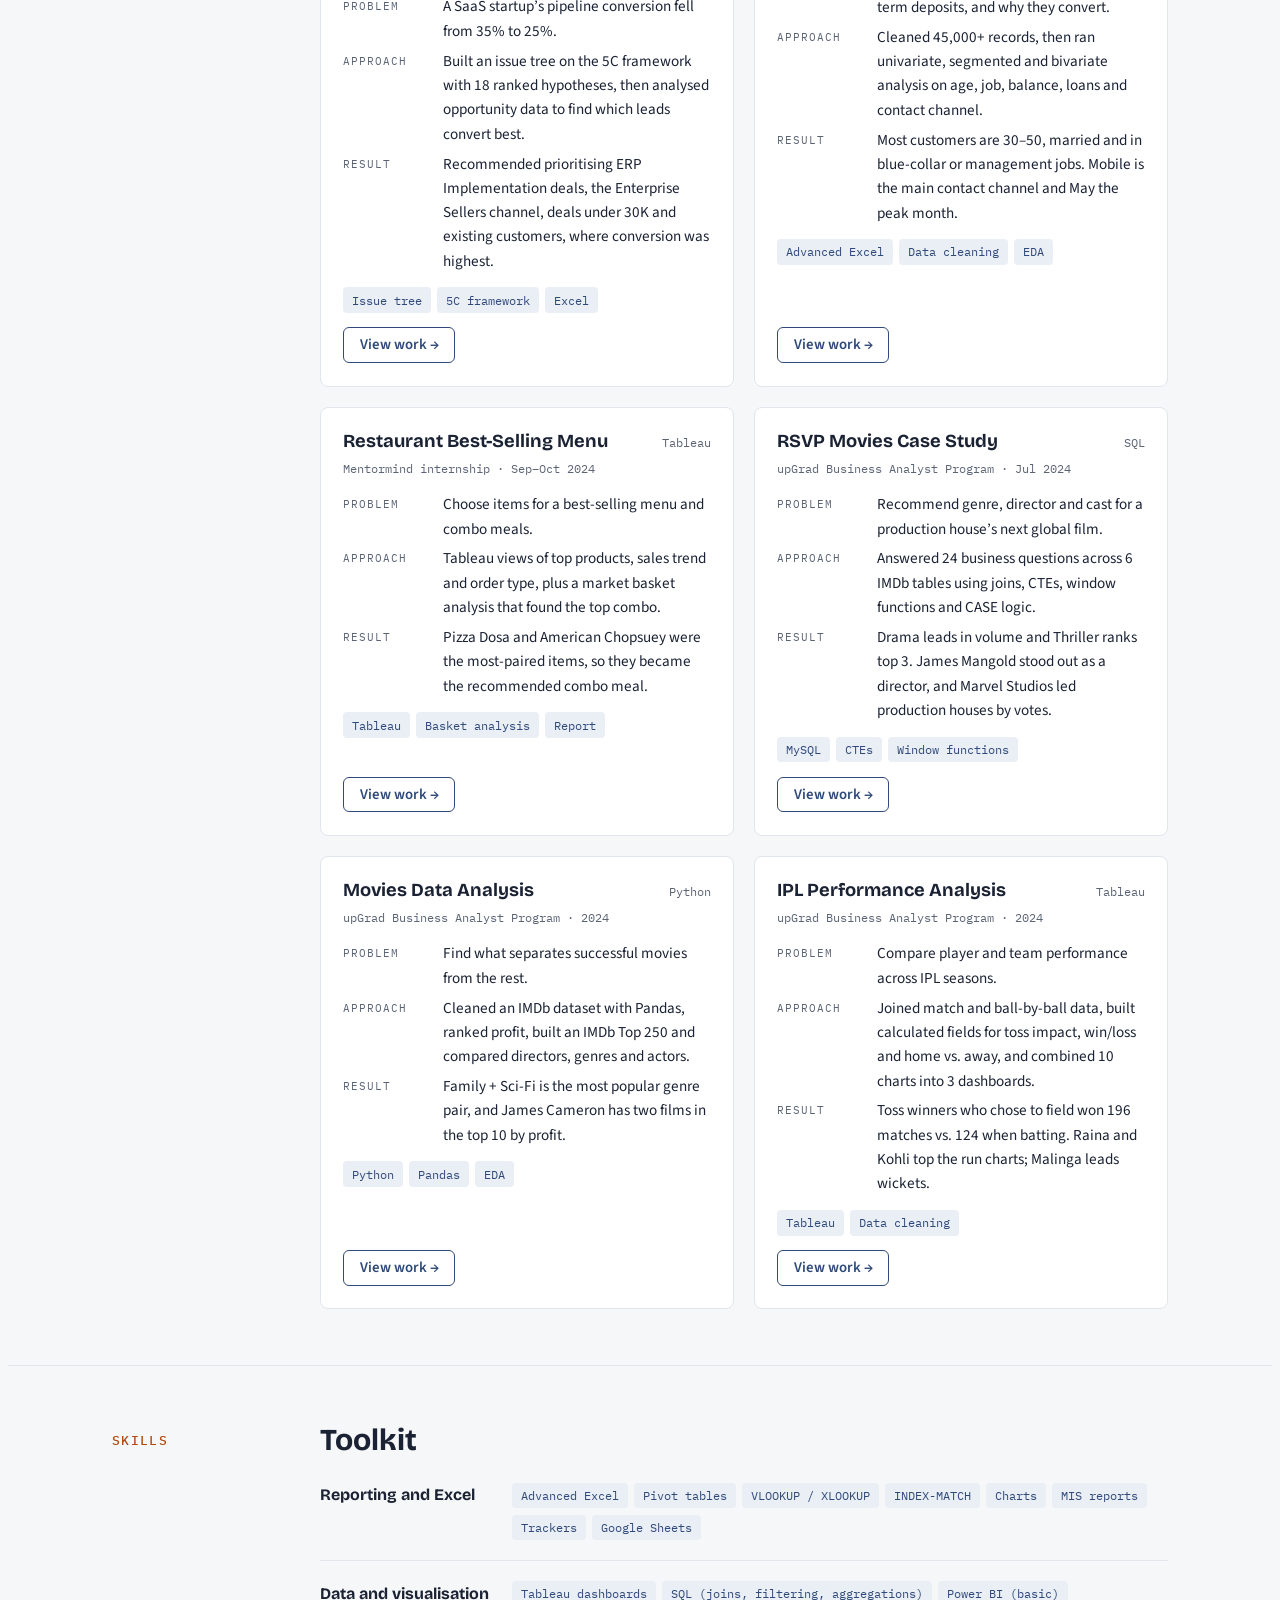
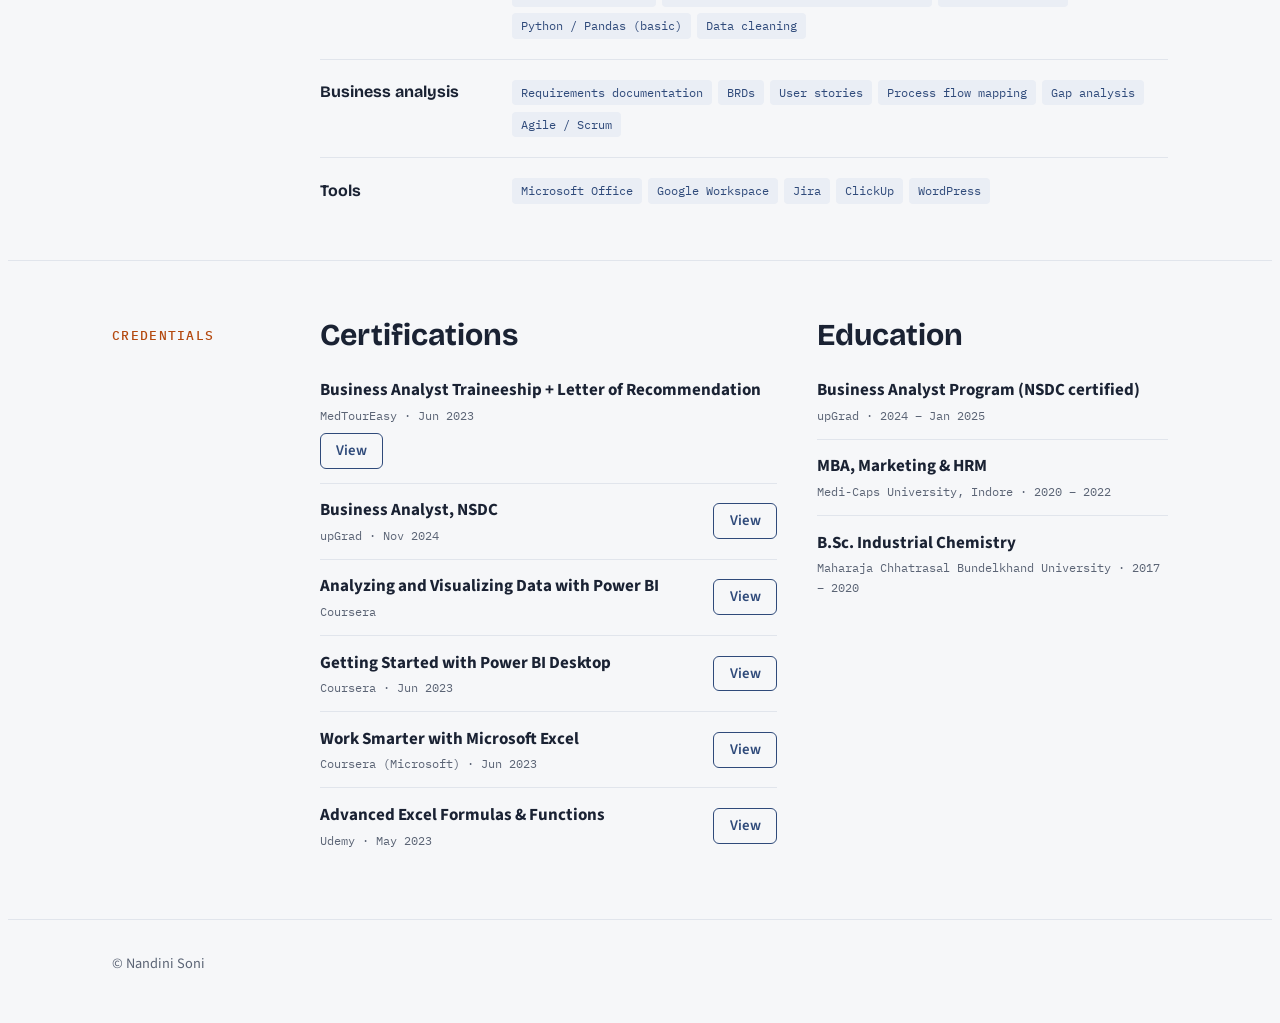
==== commit a0eb4c1c: "Refocus portfolio on MIS reporting, Excel and Tableau" ====
--- a/index.html
+++ b/index.html
@@ -4,7 +4,7 @@
 <meta charset="utf-8">
 <meta name="viewport" content="width=device-width, initial-scale=1, viewport-fit=cover">
 <title>Nandini Soni</title>
-<meta name="description" content="Nandini Soni: Business Analyst from an agentic AI startup, fluent in SQL, Power BI, Tableau and Python. Open to new opportunities.">
+<meta name="description" content="Nandini Soni: Business Analyst focused on MIS reporting, Advanced Excel and Tableau dashboards. Based in Indore.">
 <link rel="preconnect" href="https://fonts.googleapis.com">
 <link rel="preconnect" href="https://fonts.gstatic.com" crossorigin>
 <link rel="stylesheet" href="https://fonts.googleapis.com/css2?family=Bricolage+Grotesque:opsz,wght@12..96,500;12..96,700&family=Source+Sans+3:wght@400;600;700&family=IBM+Plex+Mono:wght@400;500&display=swap">
@@ -177,15 +177,15 @@
 <header id="top">
   <div class="wrap">
     <h1>Nandini Soni</h1>
-    <p class="title">Business Analyst</p>
-    <p class="role">Business Analyst who shipped agentic AI products and speaks fluent data</p>
-    <p class="lede">I spent the last year at an agentic AI startup defining how AI agents should behave and making sure they did. Before that, I learned to let data make the argument: SQL, Python, Tableau and Power BI.</p>
+    <p class="title">Business Analyst · MIS Reporting</p>
+    <p class="role">Clear, accurate reports in Excel and Tableau that people can rely on</p>
+    <p class="lede">I keep trackers, status reports and dashboards accurate and up to date, so managers can see what is happening at any time. I work mostly in Advanced Excel and Tableau, and I am building my SQL skills through hands-on projects.</p>
     <p class="contact">Email: <a href="mailto:nandinisoni681@gmail.com">nandinisoni681@gmail.com</a></p>
     <ul class="stats" aria-label="At a glance">
-      <li><strong>1+ yr</strong><span>Business Analyst at an agentic AI startup</span></li>
-      <li><strong>7</strong><span>data and analysis projects</span></li>
+      <li><strong>1 yr</strong><span>Business Analyst at Ratovate Technologies</span></li>
+      <li><strong>5</strong><span>projects tracked and reported on at Ratovate</span></li>
       <li><strong>3</strong><span>internships and traineeships</span></li>
-      <li><strong>45K+</strong><span>records cleaned and analysed in one EDA</span></li>
+      <li><strong>45K+</strong><span>records cleaned and analysed in Excel</span></li>
     </ul>
   </div>
 </header>
@@ -200,14 +200,14 @@
           <li class="job">
             <div class="when">Aug 2025 – Oct 2026</div>
             <div>
-              <h3>Associate Business Analyst <span class="tag">Agentic AI startup</span></h3>
+              <h3>Associate Business Analyst</h3>
               <p class="org">Ratovate Technologies · Indore</p>
-              <p class="ctx">I was the link between the people asking for AI products and the developers and AI engineers building them. The hard part of agentic AI isn't the model. It's pinning down exactly what the agent should do, and proving it does.</p>
+              <p class="ctx">I kept project records and reporting accurate across 5 projects (2 client, 3 in-house, including six months of WordPress projects), so project leads, clients and senior leadership could check progress at any time.</p>
               <ul>
-                <li><strong>Requirements:</strong> ran elicitation with multiple stakeholders and turned it into BRDs, user stories, use cases and acceptance criteria that developers could build from without guessing.</li>
-                <li><strong>Agent behaviour:</strong> mapped user journeys, business rules and workflow logic, and wrote functional requirements for how AI agents interact with users and draw on the knowledge base. Wireframes got business and tech agreeing on the expected behaviour before build.</li>
-                <li><strong>Validation:</strong> wrote test cases from the requirements, tested each build against them and kept defect logs and UAT reports. I tracked every gap with the developers and AI team through UAT, handover and deployment, across several sprints running at once.</li>
-                <li><strong>Data:</strong> analysed operational and project data for trends and process gaps, and turned them into reports for team leads and senior leadership.</li>
+                <li><strong>Trackers and reports:</strong> maintained project trackers, status reports and documentation, and kept them current week to week.</li>
+                <li><strong>Documentation:</strong> gathered business requirements and wrote BRDs, user stories and acceptance criteria that development teams could build from without repeated clarification.</li>
+                <li><strong>Checks before release:</strong> validated builds and chatbot responses against the expected answers, logged issues and re-checked fixes before each client release.</li>
+                <li><strong>Data:</strong> analysed project and operational data for trends and process gaps, and shared the findings with project stakeholders.</li>
               </ul>
             </div>
           </li>
@@ -277,19 +277,19 @@
     <div class="wrap sec">
       <div class="sec-id">What I do</div>
       <div>
-        <h2>From business question to data-backed decision</h2>
+        <h2>From raw data to a report people can trust</h2>
         <div class="pillars">
           <div class="pillar">
-            <h3>Analyse the data</h3>
-            <p>Cleaning, exploratory and statistical analysis, segmentation and basket analysis in SQL, Python and Excel.</p>
+            <h3>Report</h3>
+            <p>MIS reports, trackers and status reports in Advanced Excel, with pivot tables and lookups that turn raw data into a clear summary.</p>
           </div>
           <div class="pillar">
-            <h3>Make it visible</h3>
-            <p>KPI dashboards and visual stories in Power BI, Tableau and Excel that lead to a clear recommendation.</p>
+            <h3>Visualise</h3>
+            <p>Tableau dashboards and Excel charts that show trends at a glance, built in my analysis projects.</p>
           </div>
           <div class="pillar">
-            <h3>Get it built right</h3>
-            <p>Requirements, acceptance criteria and UAT for AI-enabled products, so what ships matches what the business needs.</p>
+            <h3>Keep it accurate</h3>
+            <p>Careful validation, clean data and consistent formats, so every report can be trusted and is delivered on time.</p>
           </div>
         </div>
       </div>
@@ -380,10 +380,10 @@
       <div>
         <h2>Toolkit</h2>
         <div class="skills">
-          <div class="skill-row"><h3>Data and BI</h3><div class="tools"><span class="chip">SQL</span><span class="chip">Power BI</span><span class="chip">Tableau</span><span class="chip">Python / Pandas</span><span class="chip">Advanced Excel</span><span class="chip">EDA</span><span class="chip">KPI dashboards</span></div></div>
-          <div class="skill-row"><h3>Business analysis</h3><div class="tools"><span class="chip">Requirements</span><span class="chip">BRD / FRD</span><span class="chip">User stories</span><span class="chip">Acceptance criteria</span><span class="chip">Process mapping</span><span class="chip">UAT</span><span class="chip">Agile / Scrum</span></div></div>
-          <div class="skill-row"><h3>AI and automation</h3><div class="tools"><span class="chip">Agentic AI</span><span class="chip">Prompt engineering</span><span class="chip">RAG / knowledge bases</span><span class="chip">Dify</span><span class="chip">n8n</span><span class="chip">Voiceflow</span><span class="chip">OpenAI API</span><span class="chip">Gemini API</span></div></div>
-          <div class="skill-row"><h3>Tools</h3><div class="tools"><span class="chip">Jira</span><span class="chip">ClickUp</span><span class="chip">Basecamp</span><span class="chip">Google Workspace</span><span class="chip">MS Office</span></div></div>
+          <div class="skill-row"><h3>Reporting and Excel</h3><div class="tools"><span class="chip">Advanced Excel</span><span class="chip">Pivot tables</span><span class="chip">VLOOKUP / XLOOKUP</span><span class="chip">INDEX-MATCH</span><span class="chip">Charts</span><span class="chip">MIS reports</span><span class="chip">Trackers</span><span class="chip">Google Sheets</span></div></div>
+          <div class="skill-row"><h3>Data and visualisation</h3><div class="tools"><span class="chip">Tableau dashboards</span><span class="chip">SQL (joins, filtering, aggregations)</span><span class="chip">Power BI (basic)</span><span class="chip">Python / Pandas (basic)</span><span class="chip">Data cleaning</span></div></div>
+          <div class="skill-row"><h3>Business analysis</h3><div class="tools"><span class="chip">Requirements documentation</span><span class="chip">BRDs</span><span class="chip">User stories</span><span class="chip">Process flow mapping</span><span class="chip">Gap analysis</span><span class="chip">Agile / Scrum</span></div></div>
+          <div class="skill-row"><h3>Tools</h3><div class="tools"><span class="chip">Microsoft Office</span><span class="chip">Google Workspace</span><span class="chip">Jira</span><span class="chip">ClickUp</span><span class="chip">WordPress</span></div></div>
         </div>
       </div>
     </div>
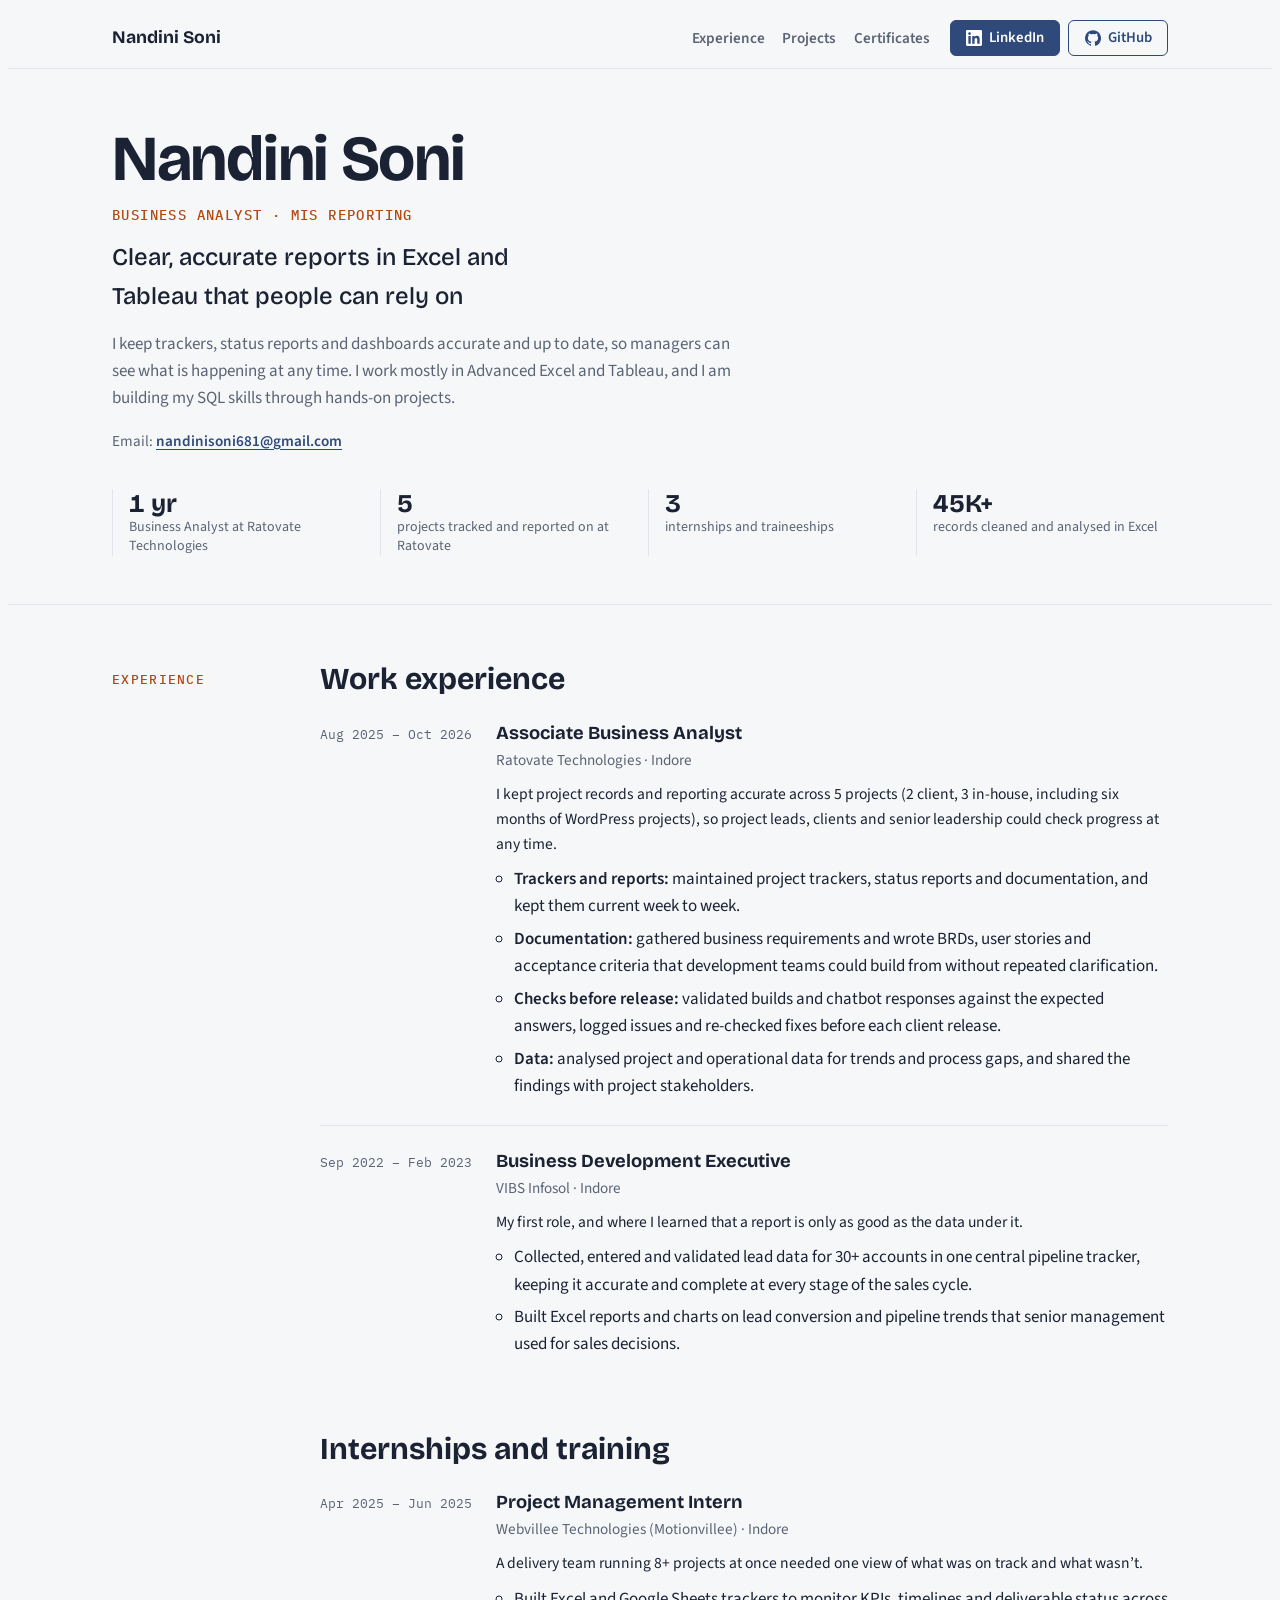
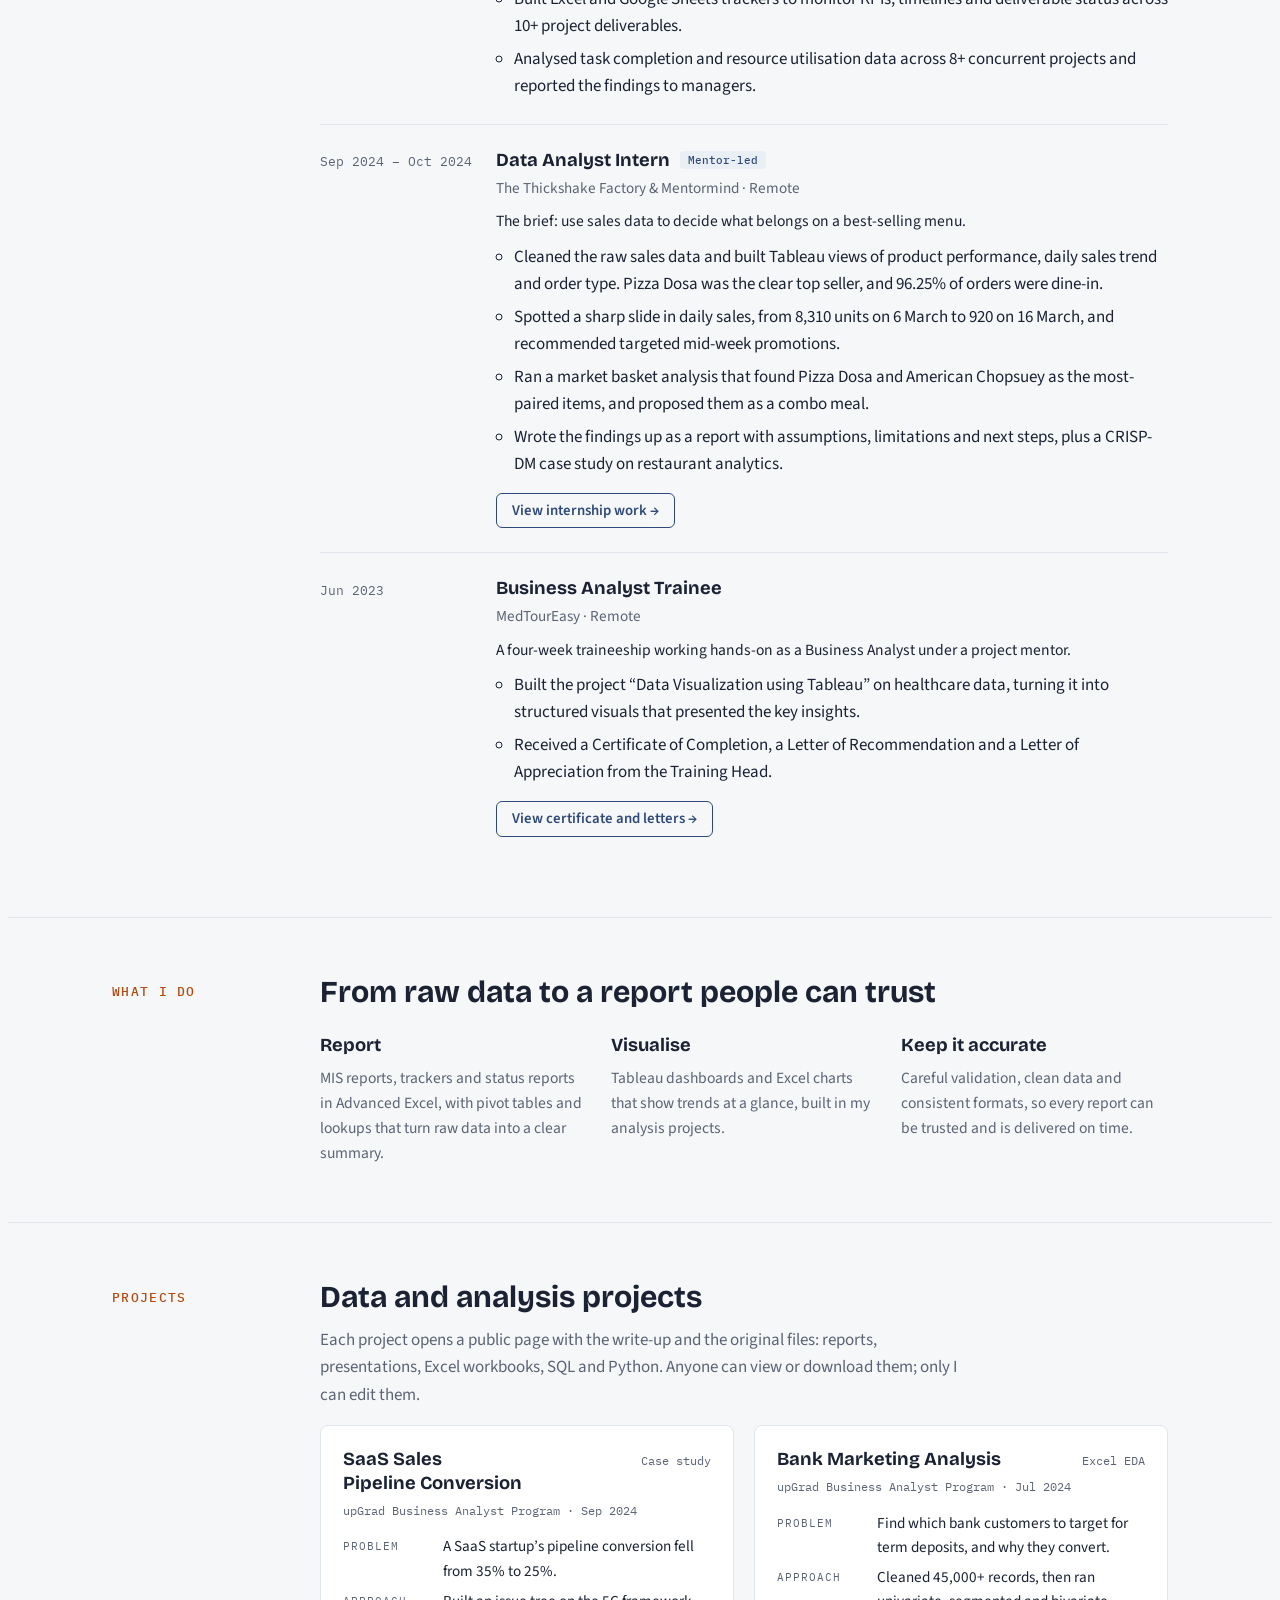
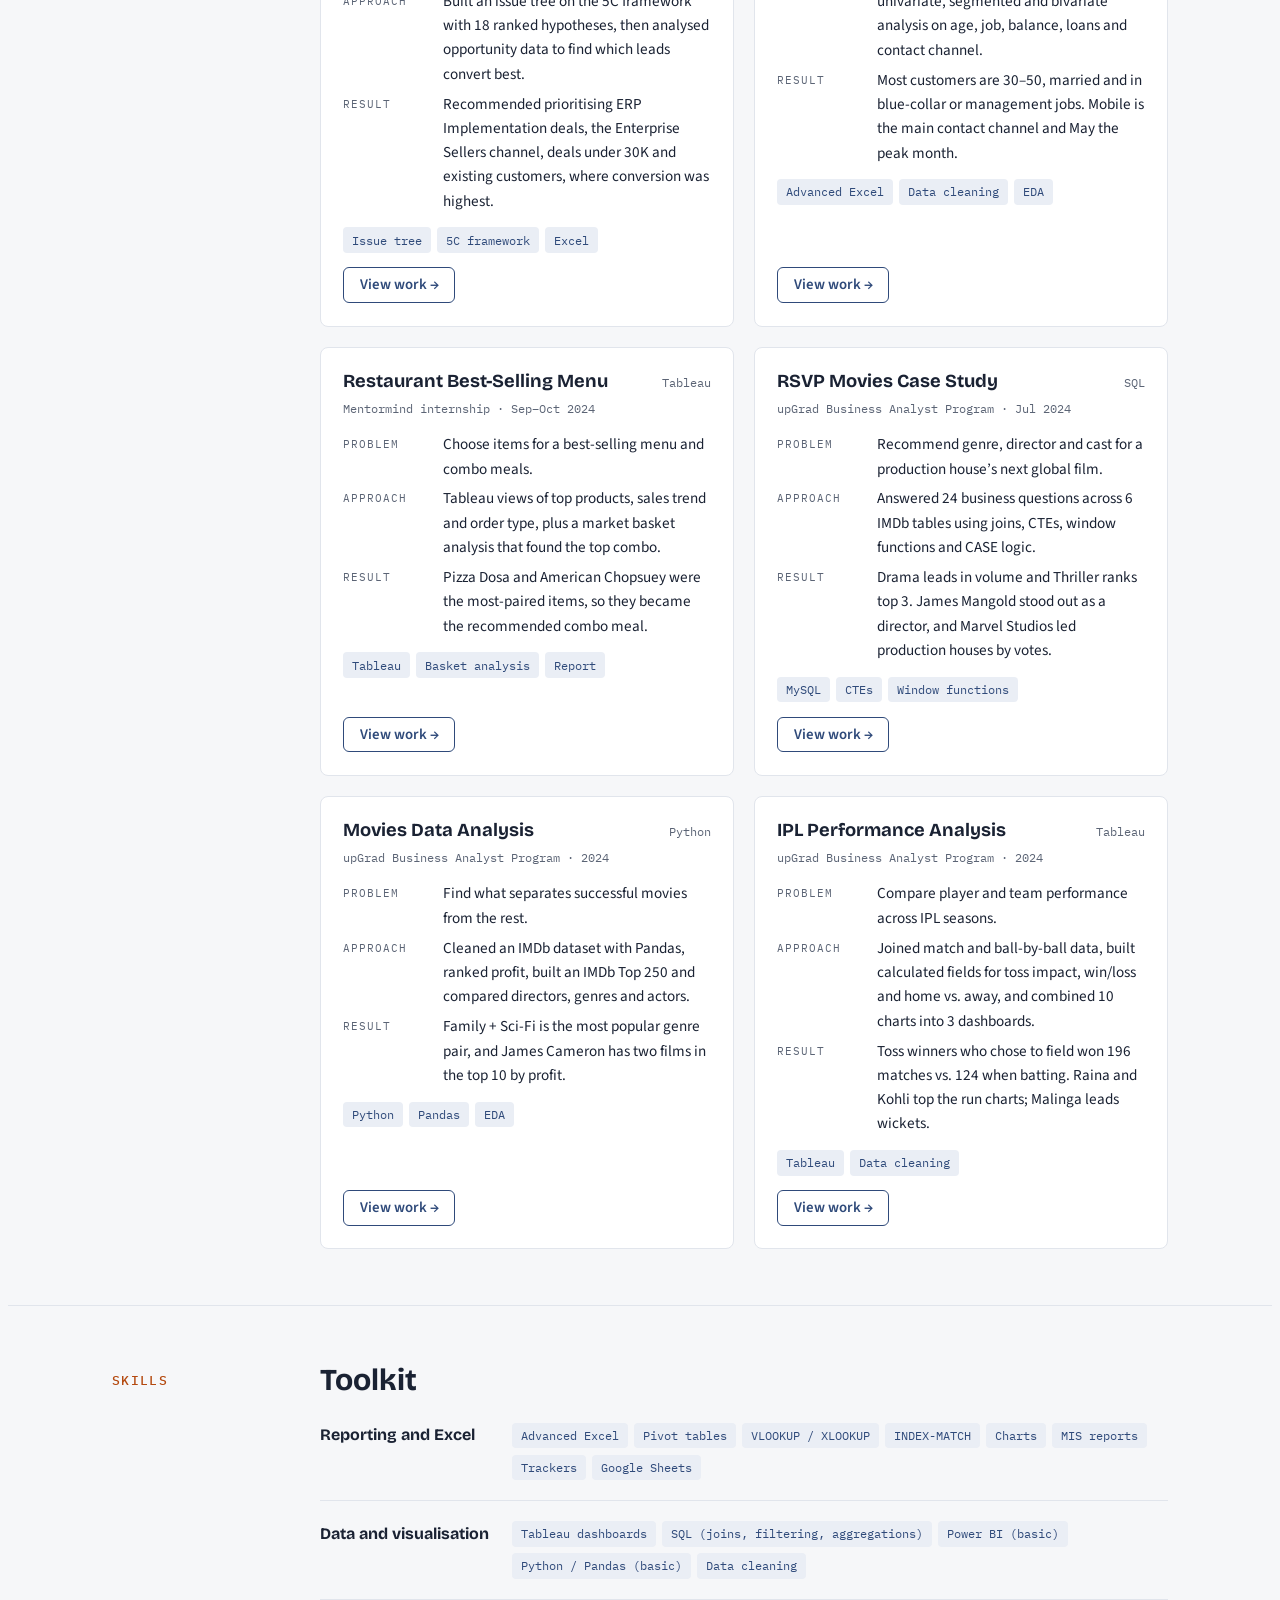
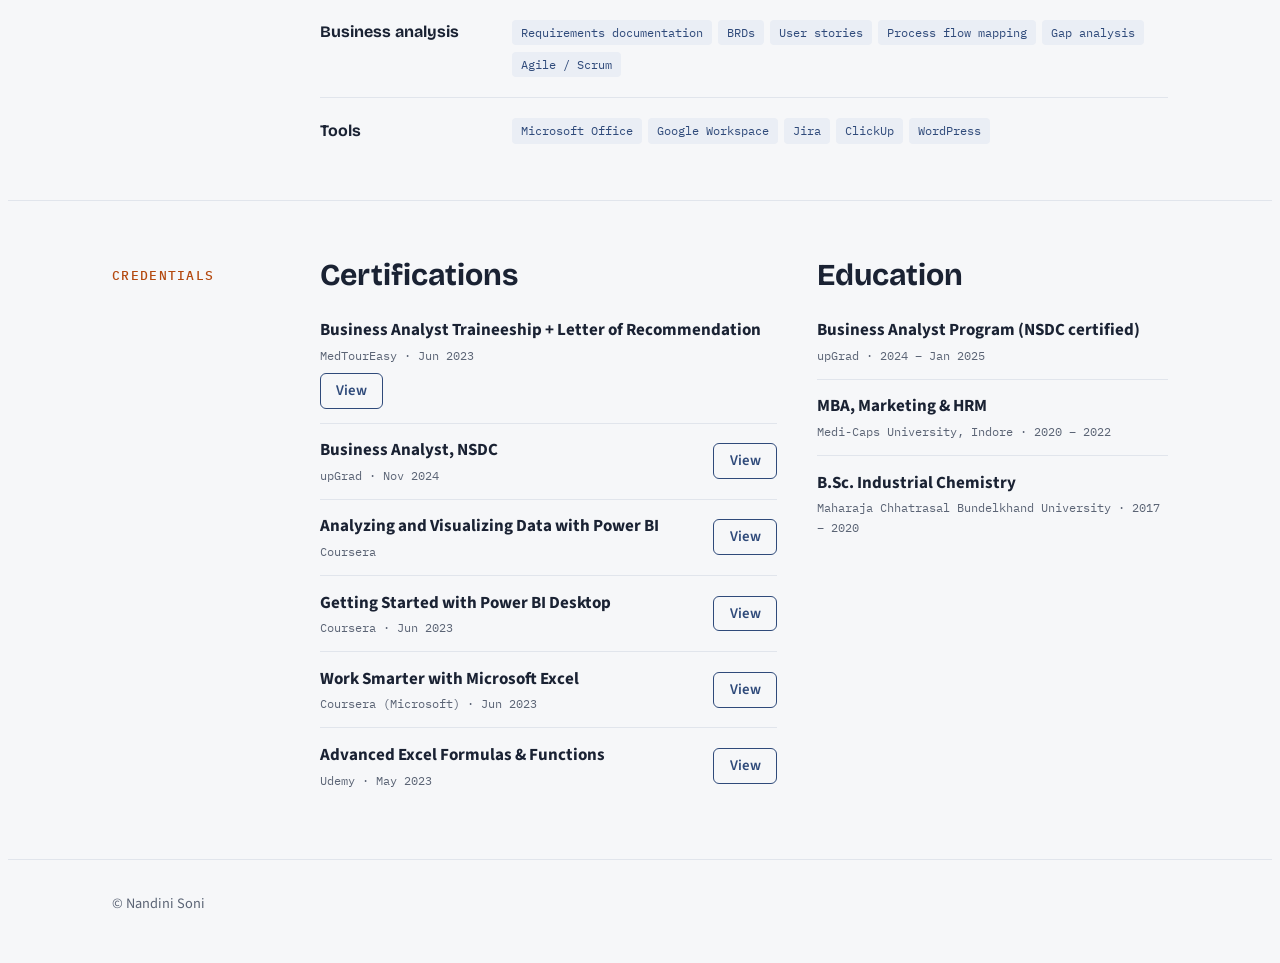
==== commit 96ff08c7: "Align experience wording with the MIS reporting resume Co-Authored-By: Claude Opus 5.5 <noreply@anth" ====
--- a/index.html
+++ b/index.html
@@ -218,7 +218,7 @@
               <p class="org">VIBS Infosol · Indore</p>
               <p class="ctx">My first role, and where I learned that a report is only as good as the data under it.</p>
               <ul>
-                <li>Collected, entered and validated lead data for 30+ prospects in one central pipeline tracker, keeping it accurate and complete at every stage of the sales cycle.</li>
+                <li>Collected, entered and validated lead data for 30+ accounts in one central pipeline tracker, keeping it accurate and complete at every stage of the sales cycle.</li>
                 <li>Built Excel reports and charts on lead conversion and pipeline trends that senior management used for sales decisions.</li>
               </ul>
             </div>
@@ -234,9 +234,8 @@
               <p class="org">Webvillee Technologies (Motionvillee) · Indore</p>
               <p class="ctx">A delivery team running 8+ projects at once needed one view of what was on track and what wasn&#8217;t.</p>
               <ul>
-                <li>Led requirement sessions and stakeholder meetings, then built real-time Google Sheets and Excel dashboards tracking KPIs, timelines and requirement status across 10+ deliverables.</li>
-                <li>Ran ad-hoc analysis of task completion trends and resource utilisation, which showed delivery leads where work was stalling and let them prioritise from data.</li>
-                <li>Facilitated daily Agile stand-ups and walkthroughs, and standardised how progress was reported to management.</li>
+                <li>Built Excel and Google Sheets trackers to monitor KPIs, timelines and deliverable status across 10+ project deliverables.</li>
+                <li>Analysed task completion and resource utilisation data across 8+ concurrent projects and reported the findings to managers.</li>
               </ul>
             </div>
           </li>
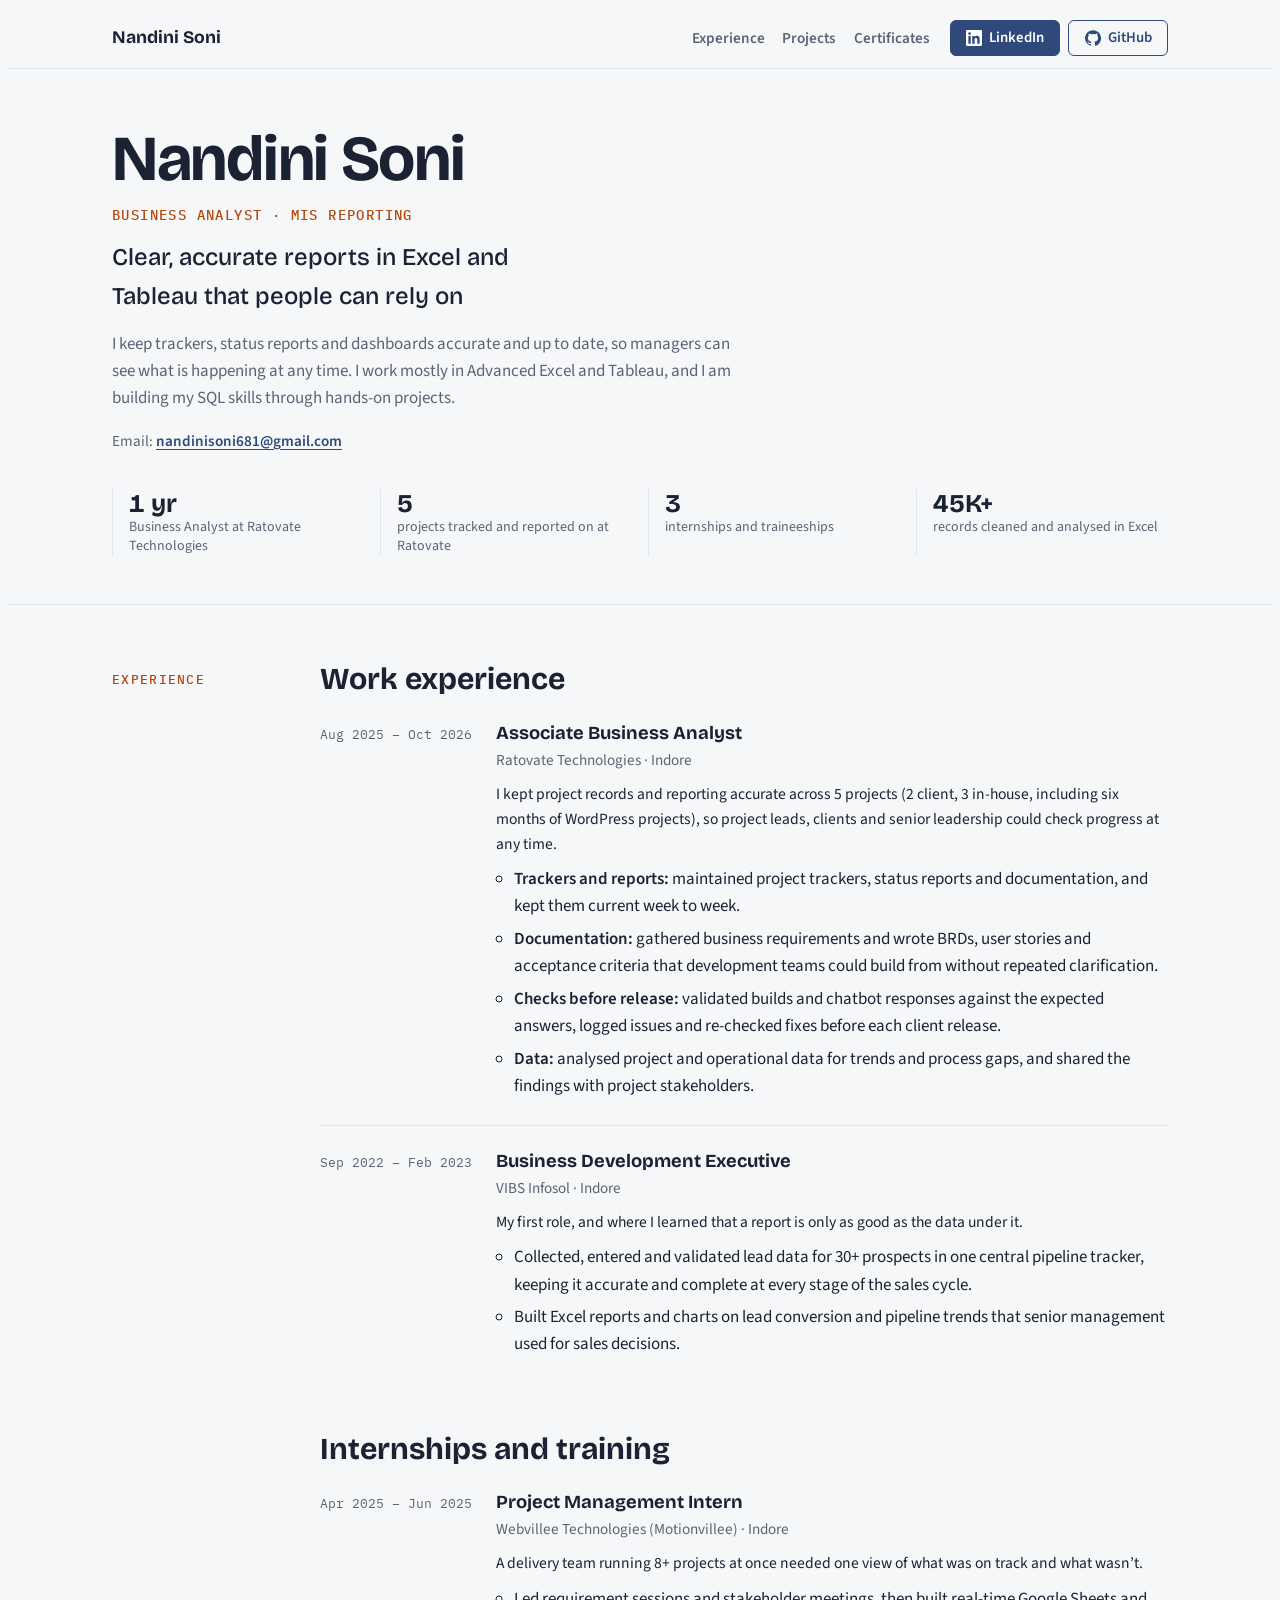
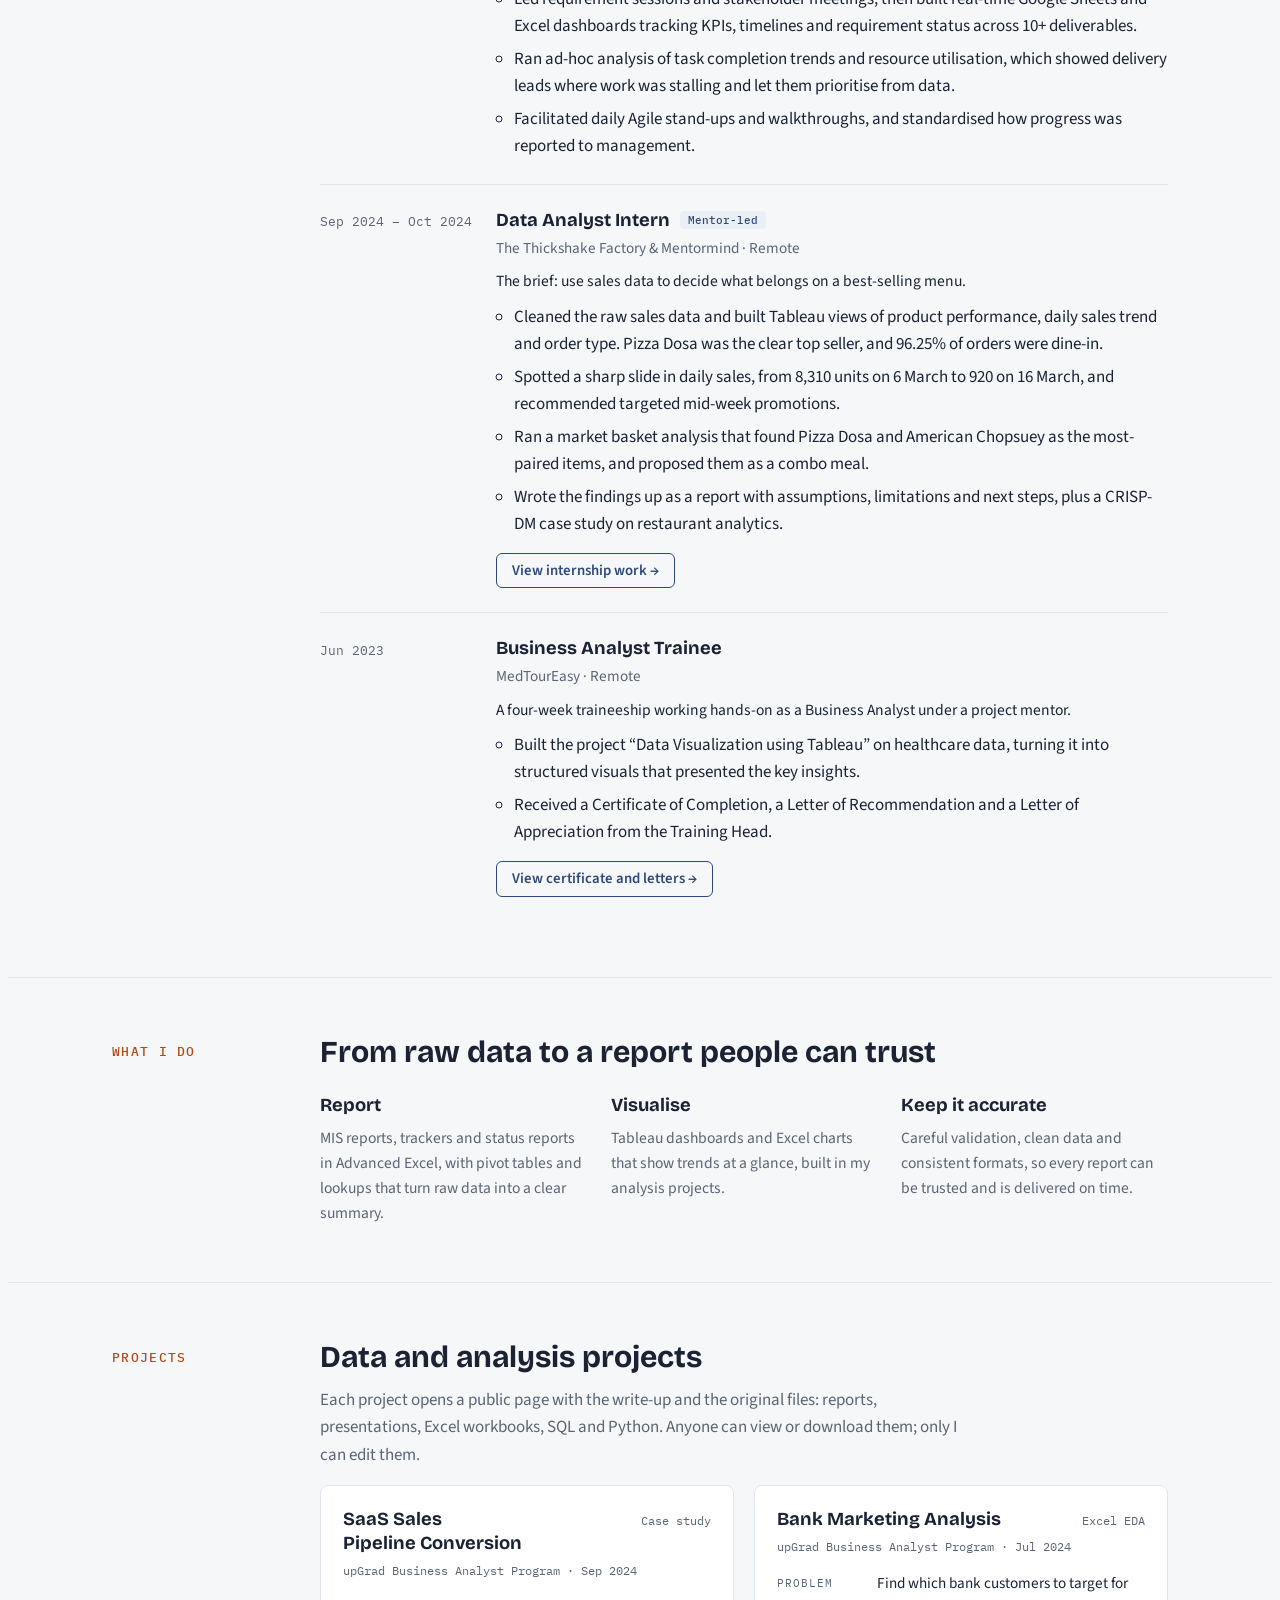
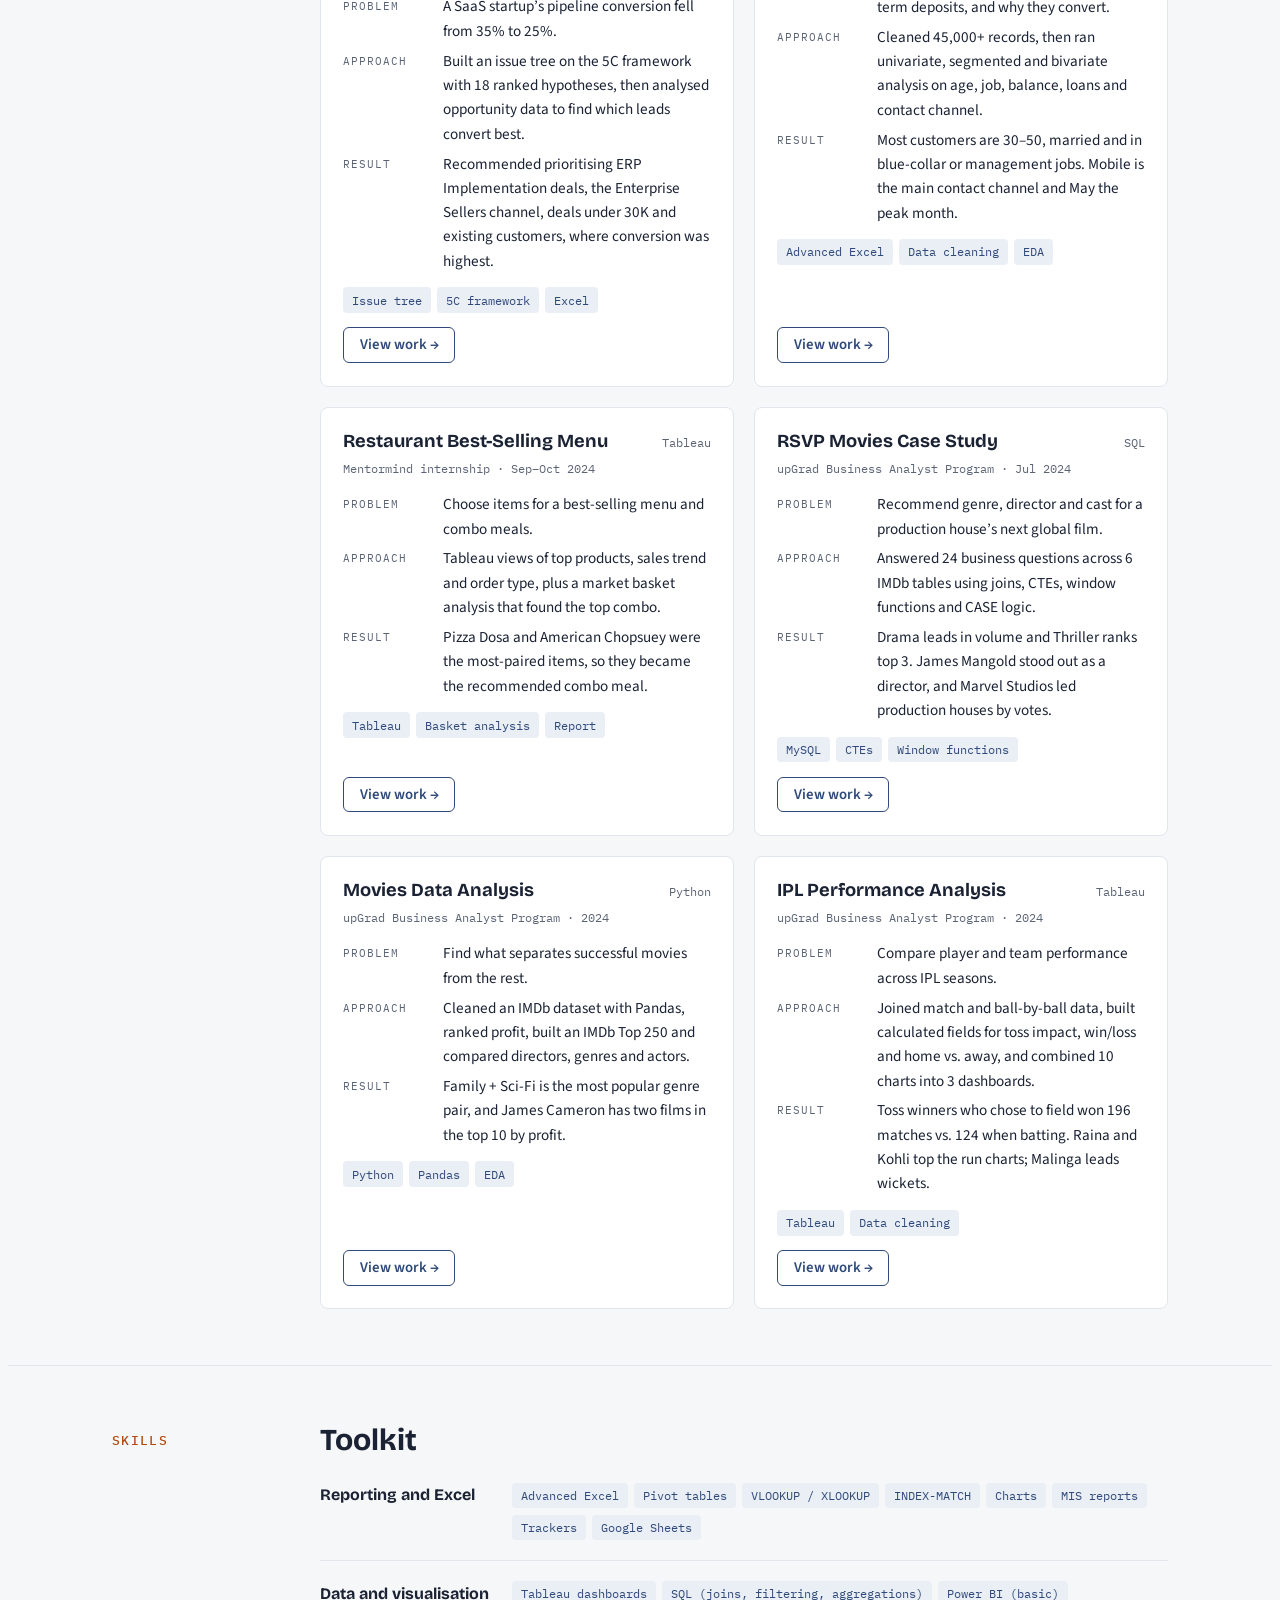
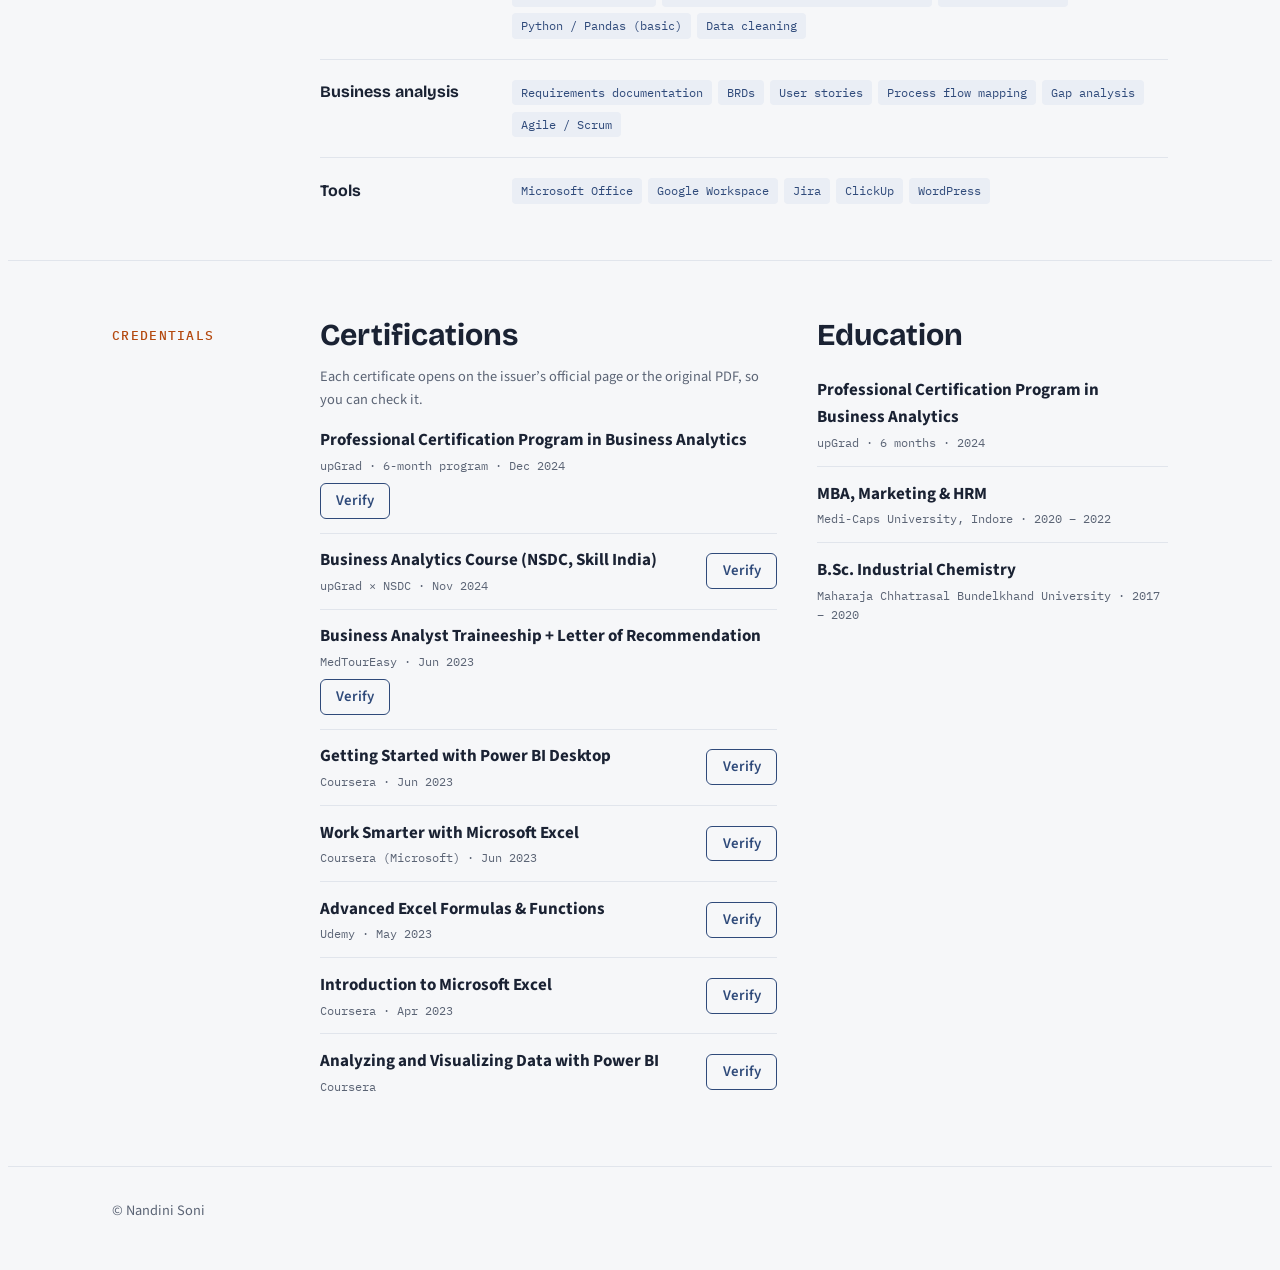
==== commit 46cab467: "Update certifications with issuer verification links" ====
--- a/index.html
+++ b/index.html
@@ -133,6 +133,7 @@
 .list li { display: flex; flex-wrap: wrap; align-items: center; justify-content: space-between; gap: 0.5rem 1rem; padding-block: 0.85rem; border-top: 1px solid var(--line); }
 .list li:first-child { border-top: 0; padding-top: 0; }
 .list li > div { display: grid; gap: 0.1rem; min-width: 0; }
+.caption-note { color: var(--muted); font-size: 0.9rem; margin: -0.75rem 0 1rem; }
 .list .meta { font-family: var(--mono); font-size: 0.75rem; color: var(--muted); }
 
 footer { padding-block: 2rem 2.5rem; color: var(--muted); font-size: 0.9rem; }
@@ -218,7 +219,7 @@
               <p class="org">VIBS Infosol · Indore</p>
               <p class="ctx">My first role, and where I learned that a report is only as good as the data under it.</p>
               <ul>
-                <li>Collected, entered and validated lead data for 30+ accounts in one central pipeline tracker, keeping it accurate and complete at every stage of the sales cycle.</li>
+                <li>Collected, entered and validated lead data for 30+ prospects in one central pipeline tracker, keeping it accurate and complete at every stage of the sales cycle.</li>
                 <li>Built Excel reports and charts on lead conversion and pipeline trends that senior management used for sales decisions.</li>
               </ul>
             </div>
@@ -234,8 +235,9 @@
               <p class="org">Webvillee Technologies (Motionvillee) · Indore</p>
               <p class="ctx">A delivery team running 8+ projects at once needed one view of what was on track and what wasn&#8217;t.</p>
               <ul>
-                <li>Built Excel and Google Sheets trackers to monitor KPIs, timelines and deliverable status across 10+ project deliverables.</li>
-                <li>Analysed task completion and resource utilisation data across 8+ concurrent projects and reported the findings to managers.</li>
+                <li>Led requirement sessions and stakeholder meetings, then built real-time Google Sheets and Excel dashboards tracking KPIs, timelines and requirement status across 10+ deliverables.</li>
+                <li>Ran ad-hoc analysis of task completion trends and resource utilisation, which showed delivery leads where work was stalling and let them prioritise from data.</li>
+                <li>Facilitated daily Agile stand-ups and walkthroughs, and standardised how progress was reported to management.</li>
               </ul>
             </div>
           </li>
@@ -394,19 +396,22 @@
       <div class="two">
         <div>
           <h2>Certifications</h2>
+          <p class="caption-note">Each certificate opens on the issuer&#8217;s official page or the original PDF, so you can check it.</p>
           <ul class="list">
-            <li><div><strong>Business Analyst Traineeship + Letter of Recommendation</strong><span class="meta">MedTourEasy · Jun 2023</span></div><a class="btn" href="https://github.com/nandinisoni683/nandini-soni-portfolio/blob/main/certificates/medtoureasy-traineeship.pdf" target="_blank" rel="noopener">View</a></li>
-            <li><div><strong>Business Analyst, NSDC</strong><span class="meta">upGrad · Nov 2024</span></div><a class="btn" href="https://github.com/nandinisoni683/nandini-soni-portfolio/blob/main/certificates/upgrad-business-analyst-nsdc.pdf" target="_blank" rel="noopener">View</a></li>
-            <li><div><strong>Analyzing and Visualizing Data with Power BI</strong><span class="meta">Coursera</span></div><a class="btn" href="https://coursera.org/share/12ec8b62756b53db7acde5881054dbb1" target="_blank" rel="noopener">View</a></li>
-            <li><div><strong>Getting Started with Power BI Desktop</strong><span class="meta">Coursera · Jun 2023</span></div><a class="btn" href="https://coursera.org/share/773cb7392886e19ed63c8e06c4b5a1a1" target="_blank" rel="noopener">View</a></li>
-            <li><div><strong>Work Smarter with Microsoft Excel</strong><span class="meta">Coursera (Microsoft) · Jun 2023</span></div><a class="btn" href="https://coursera.org/share/f81e0de8160487f96093af5398e3a46c" target="_blank" rel="noopener">View</a></li>
-            <li><div><strong>Advanced Excel Formulas &amp; Functions</strong><span class="meta">Udemy · May 2023</span></div><a class="btn" href="https://www.udemy.com/certificate/UC-22b1576b-96bb-4570-b7d3-6b96eca0eabb/" target="_blank" rel="noopener">View</a></li>
+            <li><div><strong>Professional Certification Program in Business Analytics</strong><span class="meta">upGrad · 6-month program · Dec 2024</span></div><a class="btn" href="https://upgradcampus.certificate.givemycertificate.com/c/4a341fc0-b557-46aa-857e-411c04adfc50" target="_blank" rel="noopener">Verify</a></li>
+            <li><div><strong>Business Analytics Course (NSDC, Skill India)</strong><span class="meta">upGrad × NSDC · Nov 2024</span></div><a class="btn" href="https://github.com/nandinisoni683/nandini-soni-portfolio/blob/main/certificates/upgrad-business-analyst-nsdc.pdf" target="_blank" rel="noopener">Verify</a></li>
+            <li><div><strong>Business Analyst Traineeship + Letter of Recommendation</strong><span class="meta">MedTourEasy · Jun 2023</span></div><a class="btn" href="https://github.com/nandinisoni683/nandini-soni-portfolio/blob/main/certificates/medtoureasy-traineeship.pdf" target="_blank" rel="noopener">Verify</a></li>
+            <li><div><strong>Getting Started with Power BI Desktop</strong><span class="meta">Coursera · Jun 2023</span></div><a class="btn" href="https://coursera.org/verify/BYRU4TRDWRMB" target="_blank" rel="noopener">Verify</a></li>
+            <li><div><strong>Work Smarter with Microsoft Excel</strong><span class="meta">Coursera (Microsoft) · Jun 2023</span></div><a class="btn" href="https://coursera.org/share/f81e0de8160487f96093af5398e3a46c" target="_blank" rel="noopener">Verify</a></li>
+            <li><div><strong>Advanced Excel Formulas &amp; Functions</strong><span class="meta">Udemy · May 2023</span></div><a class="btn" href="https://www.udemy.com/certificate/UC-22b1576b-96bb-4570-b7d3-6b96eca0eabb/" target="_blank" rel="noopener">Verify</a></li>
+            <li><div><strong>Introduction to Microsoft Excel</strong><span class="meta">Coursera · Apr 2023</span></div><a class="btn" href="https://www.coursera.org/account/accomplishments/verify/T64ZFL2R2M26" target="_blank" rel="noopener">Verify</a></li>
+            <li><div><strong>Analyzing and Visualizing Data with Power BI</strong><span class="meta">Coursera</span></div><a class="btn" href="https://coursera.org/share/12ec8b62756b53db7acde5881054dbb1" target="_blank" rel="noopener">Verify</a></li>
           </ul>
         </div>
         <div>
           <h2>Education</h2>
           <ul class="list">
-            <li><div><strong>Business Analyst Program (NSDC certified)</strong><span class="meta">upGrad · 2024 – Jan 2025</span></div></li>
+            <li><div><strong>Professional Certification Program in Business Analytics</strong><span class="meta">upGrad · 6 months · 2024</span></div></li>
             <li><div><strong>MBA, Marketing &amp; HRM</strong><span class="meta">Medi-Caps University, Indore · 2020 – 2022</span></div></li>
             <li><div><strong>B.Sc. Industrial Chemistry</strong><span class="meta">Maharaja Chhatrasal Bundelkhand University · 2017 – 2020</span></div></li>
           </ul>
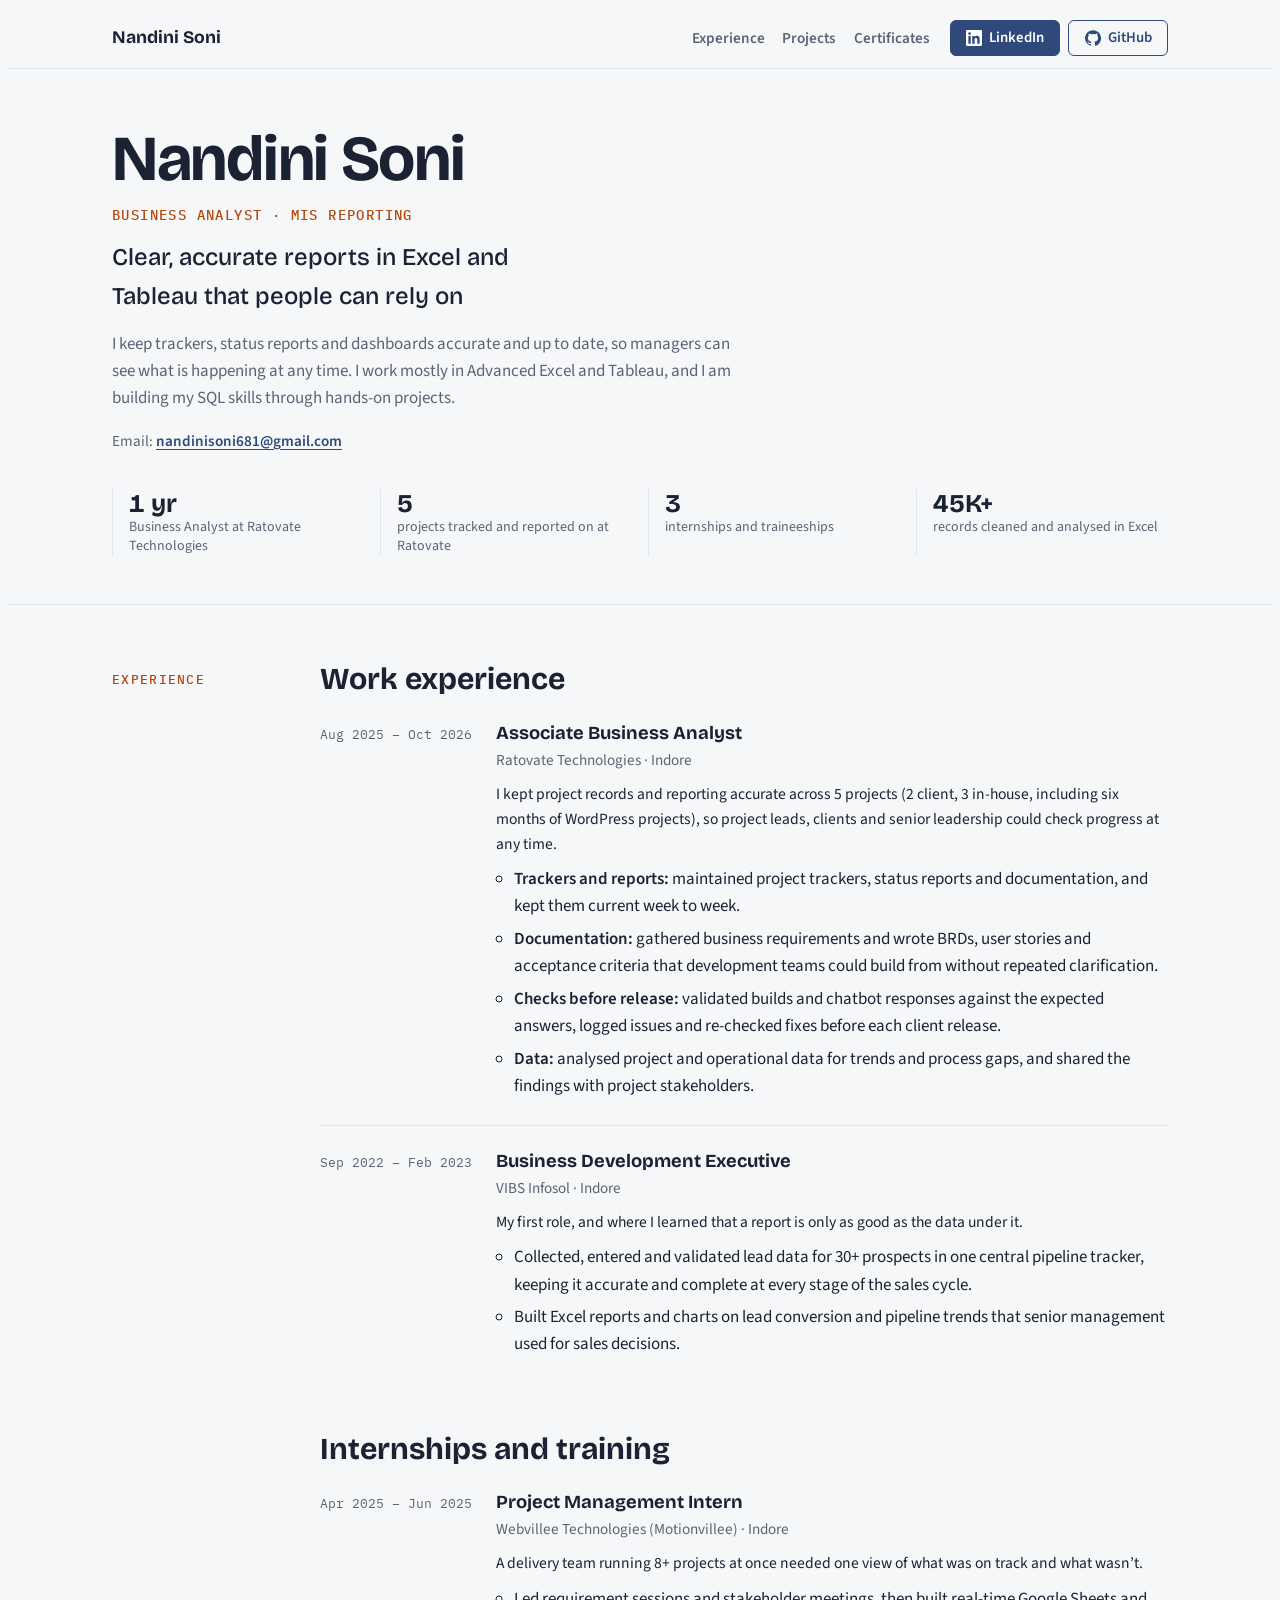
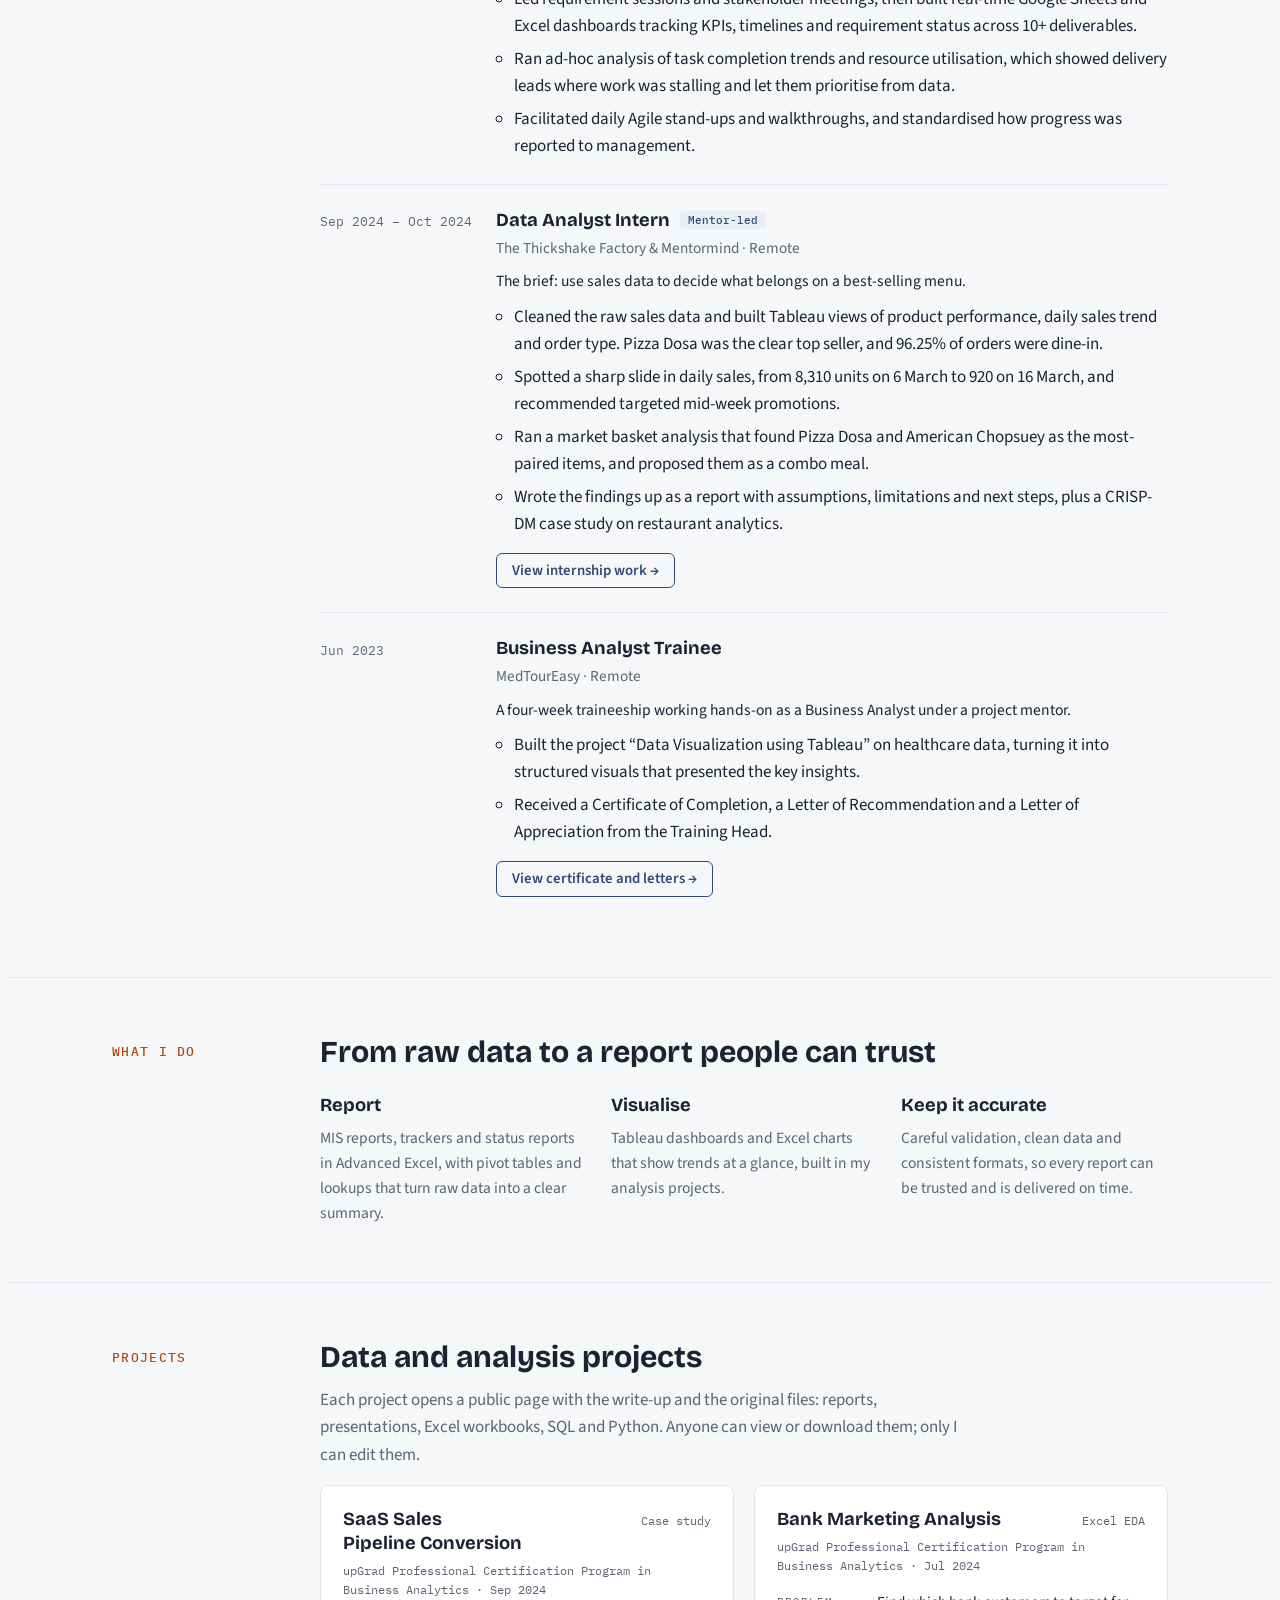
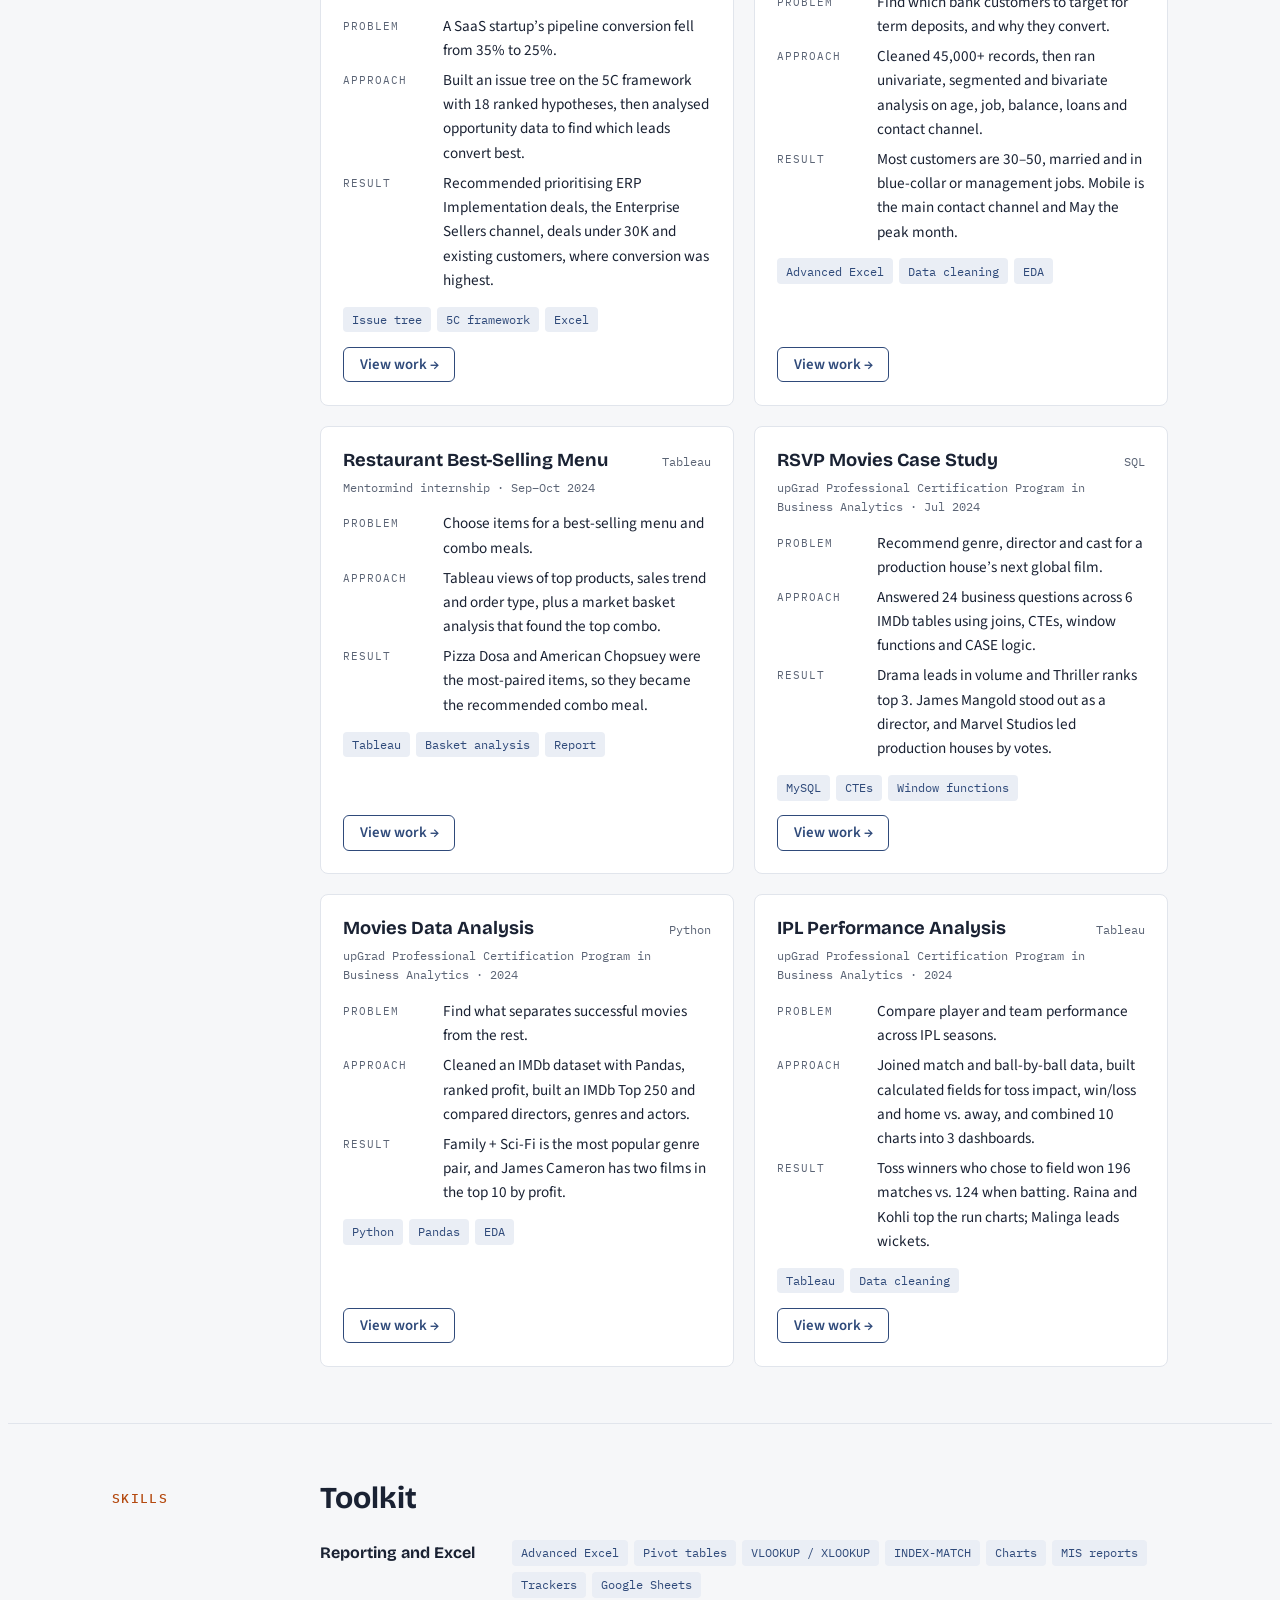
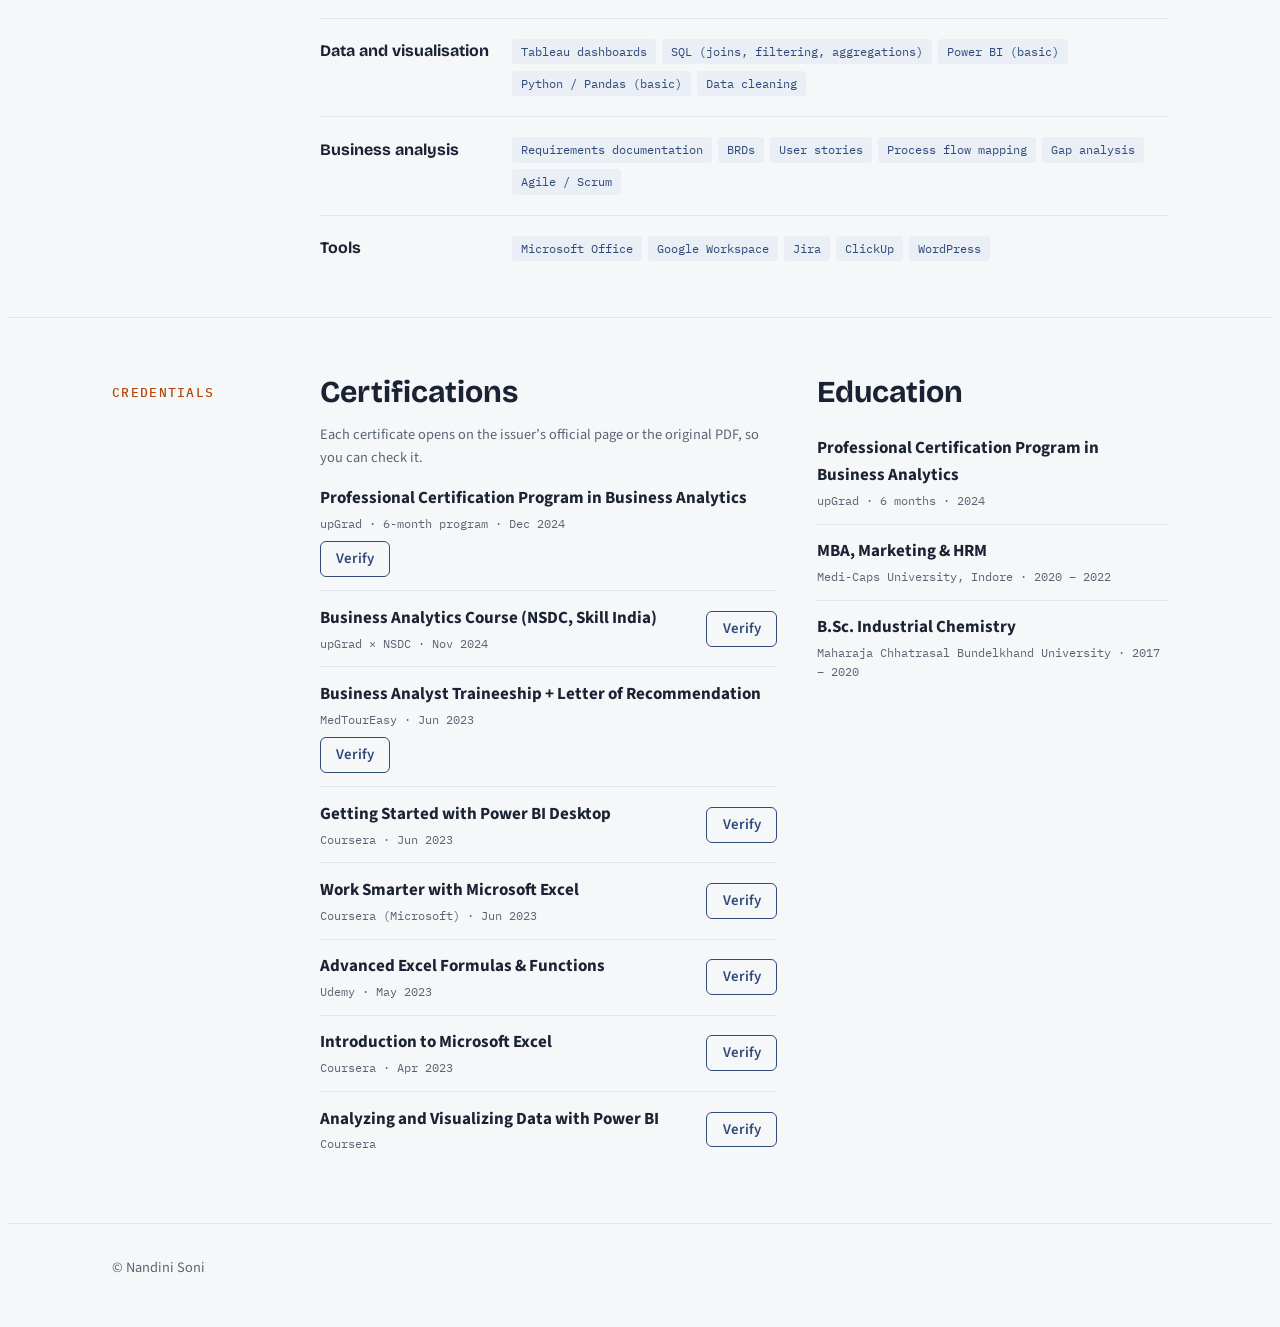
==== commit fee17941: "Use the certificate's program name for upGrad everywhere" ====
--- a/index.html
+++ b/index.html
@@ -306,7 +306,7 @@
         <div class="specs">
           <article class="spec">
             <div class="spec-top"><h3>SaaS Sales Pipeline Conversion</h3><span class="spec-tag">Case study</span></div>
-            <p class="src">upGrad Business Analyst Program · Sep 2024</p>
+            <p class="src">upGrad Professional Certification Program in Business Analytics · Sep 2024</p>
             <dl>
               <dt>Problem</dt><dd>A SaaS startup&#8217;s pipeline conversion fell from 35% to 25%.</dd>
               <dt>Approach</dt><dd>Built an issue tree on the 5C framework with 18 ranked hypotheses, then analysed opportunity data to find which leads convert best.</dd>
@@ -317,7 +317,7 @@
           </article>
           <article class="spec">
             <div class="spec-top"><h3>Bank Marketing Analysis</h3><span class="spec-tag">Excel EDA</span></div>
-            <p class="src">upGrad Business Analyst Program · Jul 2024</p>
+            <p class="src">upGrad Professional Certification Program in Business Analytics · Jul 2024</p>
             <dl>
               <dt>Problem</dt><dd>Find which bank customers to target for term deposits, and why they convert.</dd>
               <dt>Approach</dt><dd>Cleaned 45,000+ records, then ran univariate, segmented and bivariate analysis on age, job, balance, loans and contact channel.</dd>
@@ -339,7 +339,7 @@
           </article>
           <article class="spec">
             <div class="spec-top"><h3>RSVP Movies Case Study</h3><span class="spec-tag">SQL</span></div>
-            <p class="src">upGrad Business Analyst Program · Jul 2024</p>
+            <p class="src">upGrad Professional Certification Program in Business Analytics · Jul 2024</p>
             <dl>
               <dt>Problem</dt><dd>Recommend genre, director and cast for a production house&#8217;s next global film.</dd>
               <dt>Approach</dt><dd>Answered 24 business questions across 6 IMDb tables using joins, CTEs, window functions and CASE logic.</dd>
@@ -350,7 +350,7 @@
           </article>
           <article class="spec">
             <div class="spec-top"><h3>Movies Data Analysis</h3><span class="spec-tag">Python</span></div>
-            <p class="src">upGrad Business Analyst Program · 2024</p>
+            <p class="src">upGrad Professional Certification Program in Business Analytics · 2024</p>
             <dl>
               <dt>Problem</dt><dd>Find what separates successful movies from the rest.</dd>
               <dt>Approach</dt><dd>Cleaned an IMDb dataset with Pandas, ranked profit, built an IMDb Top 250 and compared directors, genres and actors.</dd>
@@ -361,7 +361,7 @@
           </article>
           <article class="spec">
             <div class="spec-top"><h3>IPL Performance Analysis</h3><span class="spec-tag">Tableau</span></div>
-            <p class="src">upGrad Business Analyst Program · 2024</p>
+            <p class="src">upGrad Professional Certification Program in Business Analytics · 2024</p>
             <dl>
               <dt>Problem</dt><dd>Compare player and team performance across IPL seasons.</dd>
               <dt>Approach</dt><dd>Joined match and ball-by-ball data, built calculated fields for toss impact, win/loss and home vs. away, and combined 10 charts into 3 dashboards.</dd>
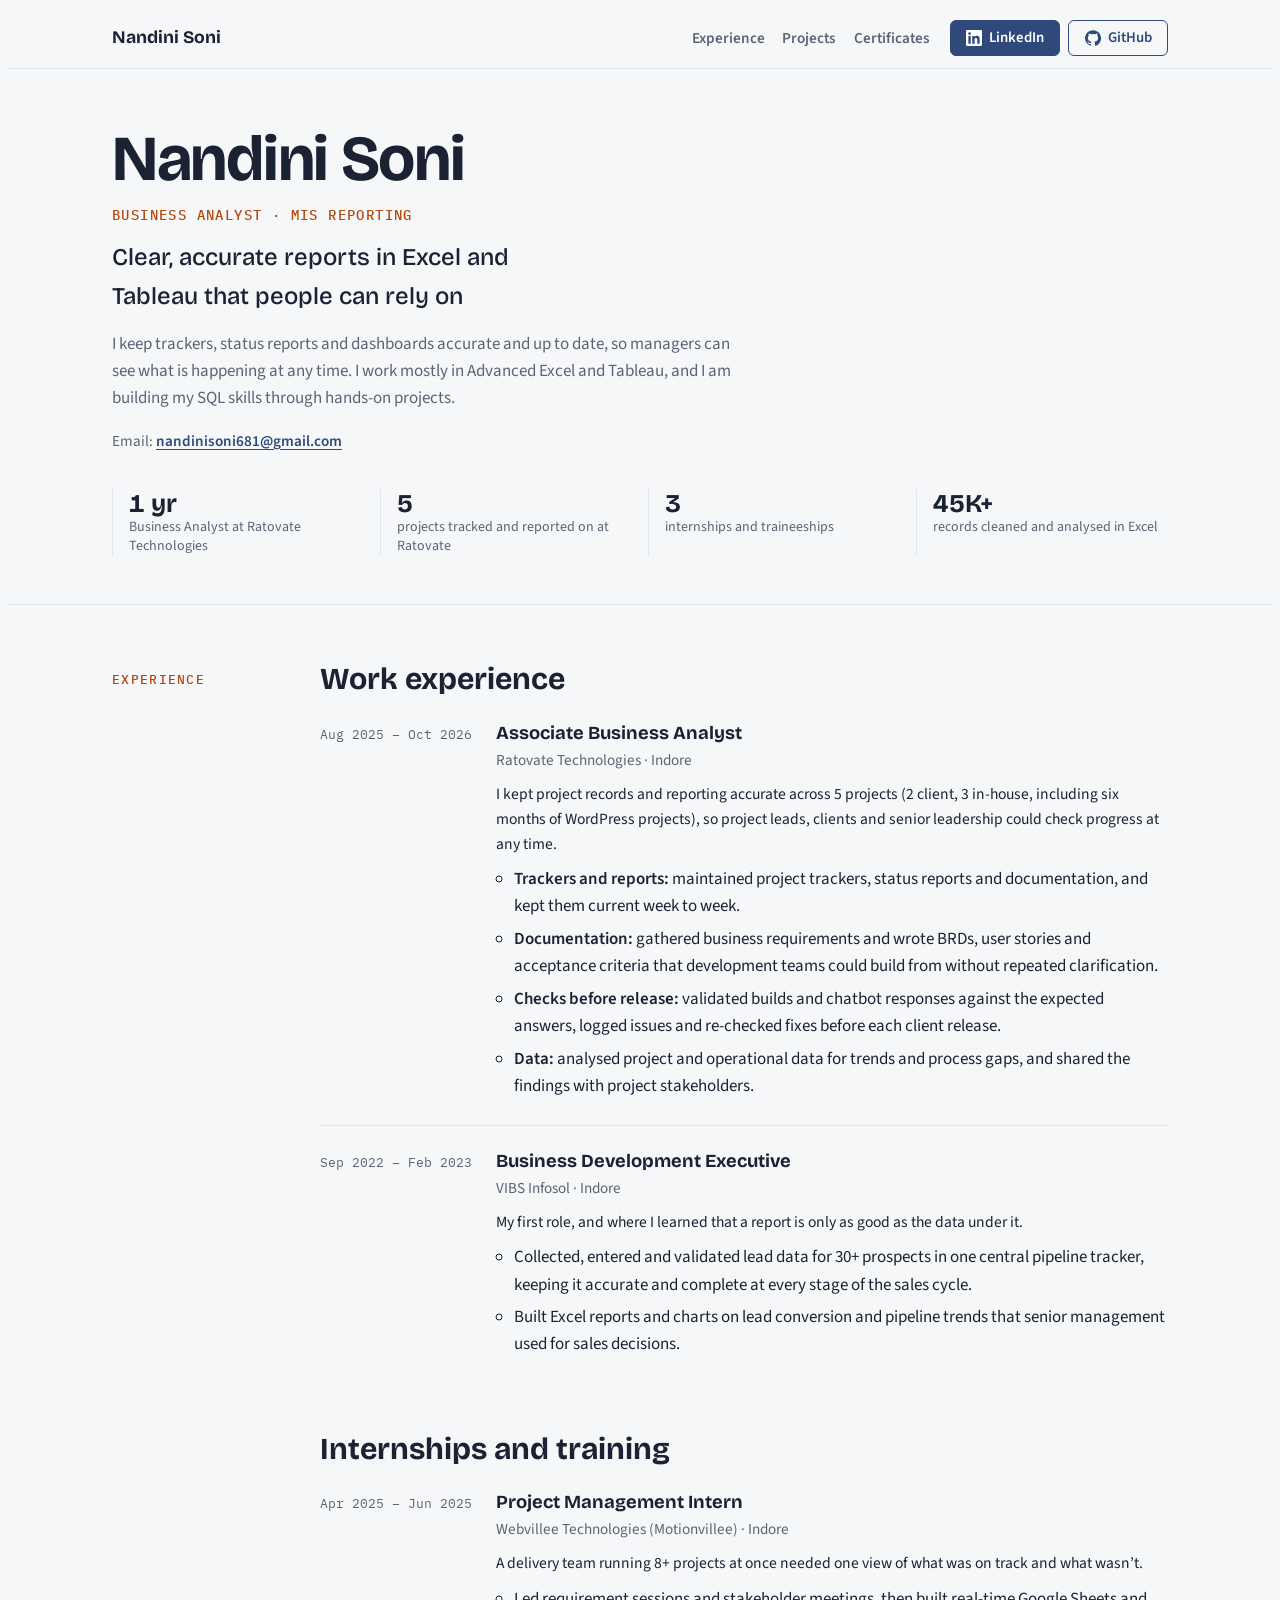
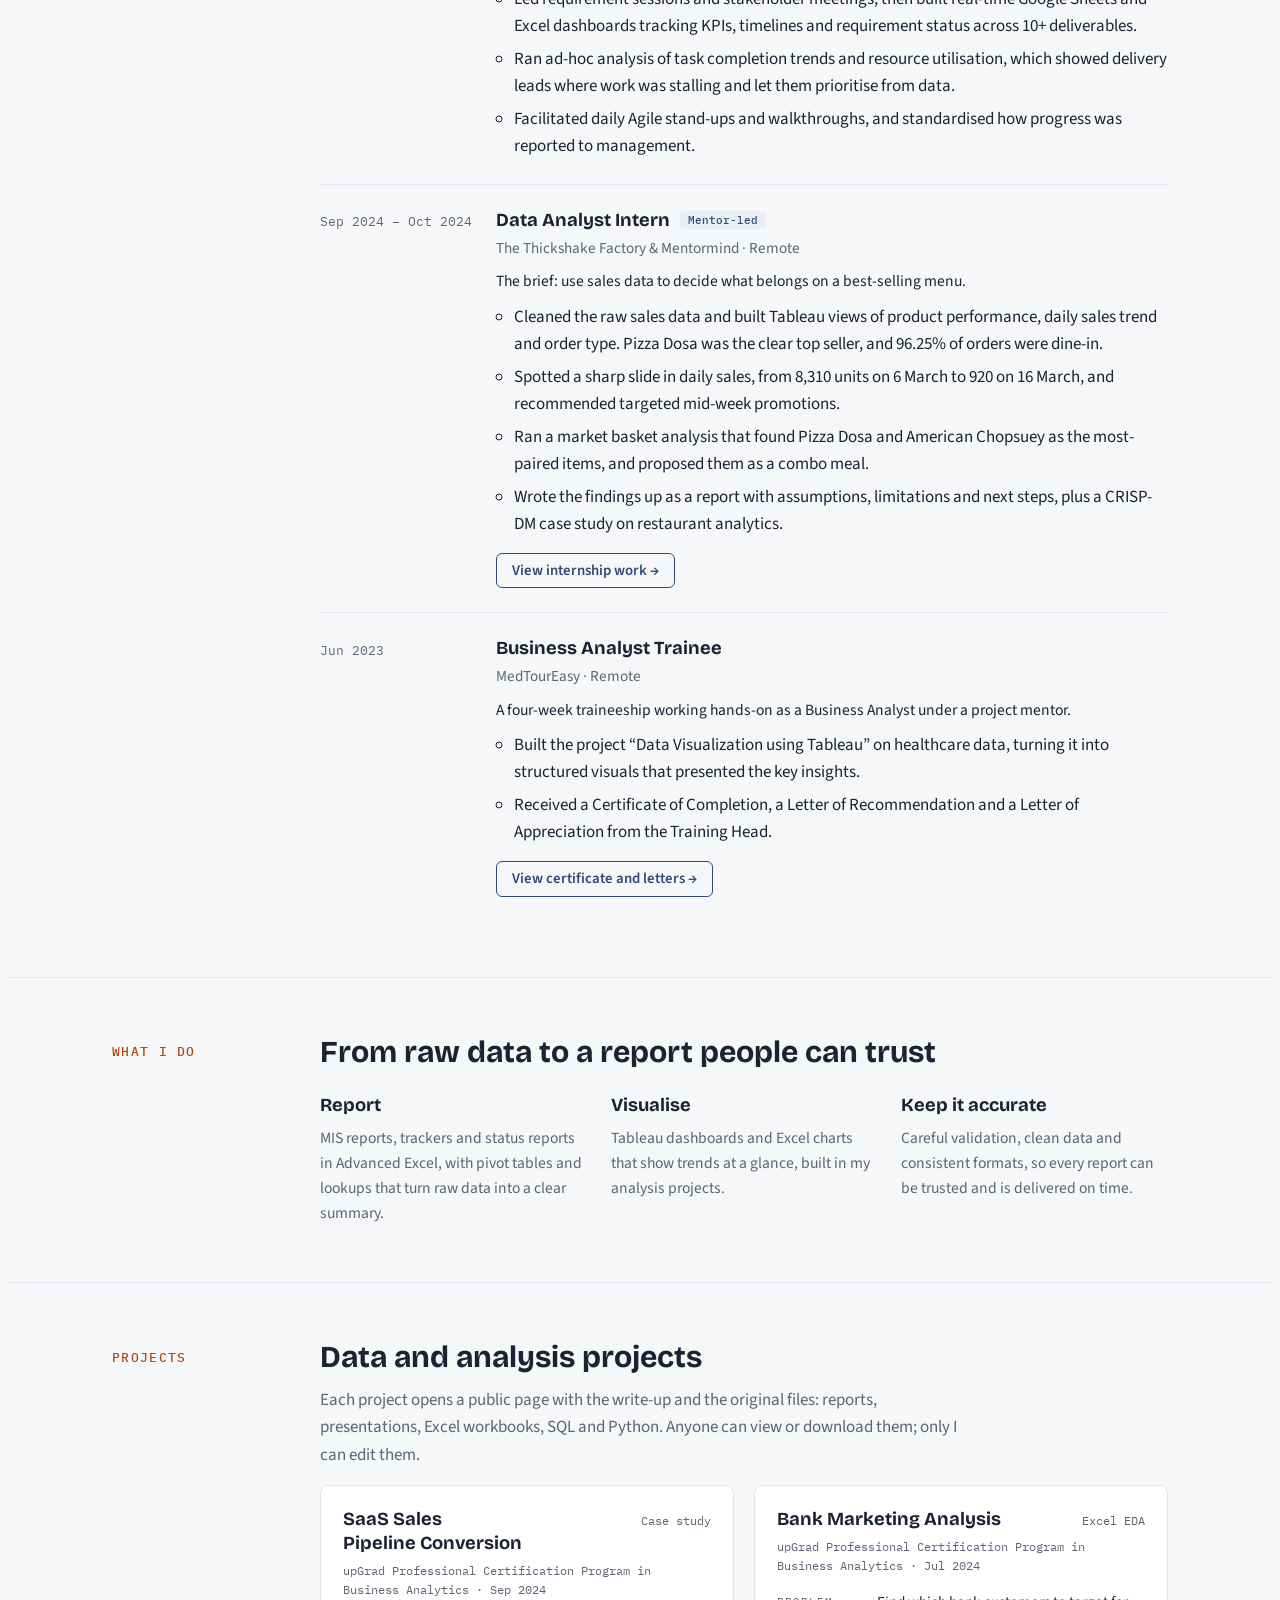
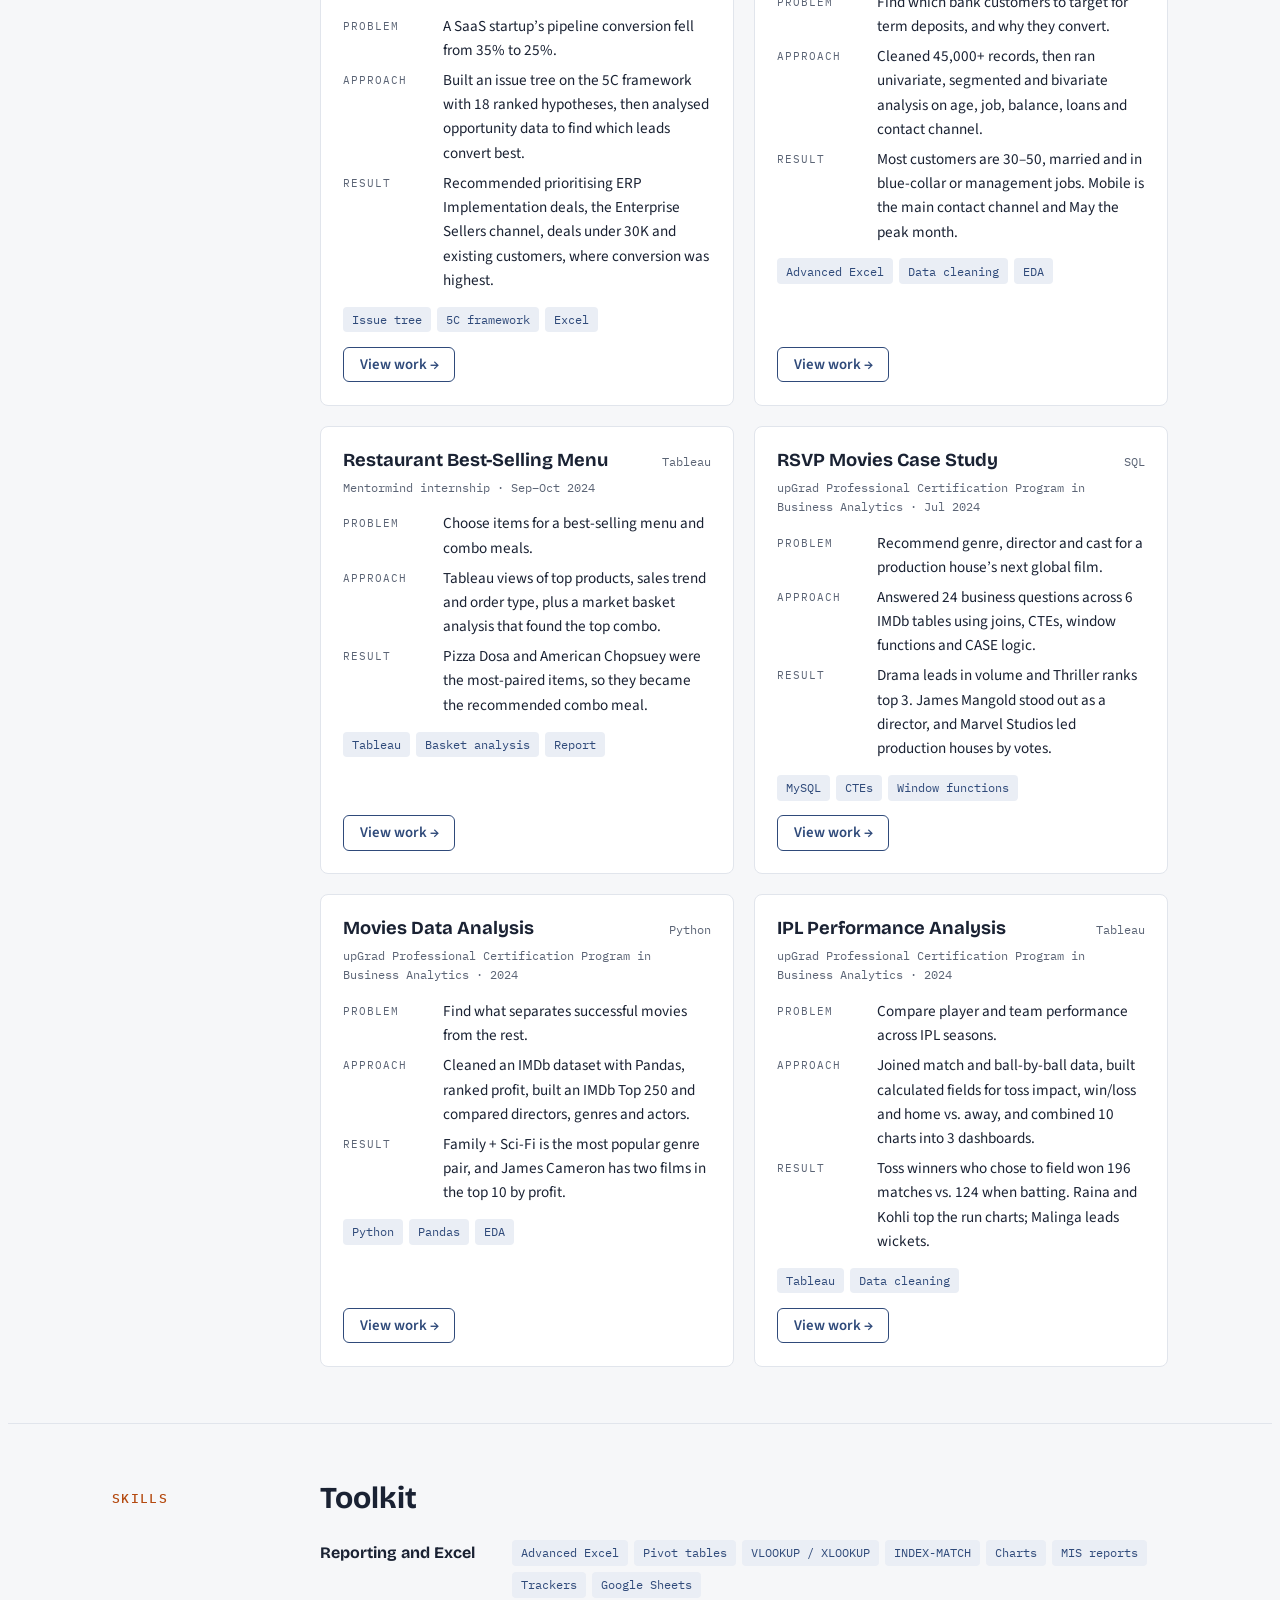
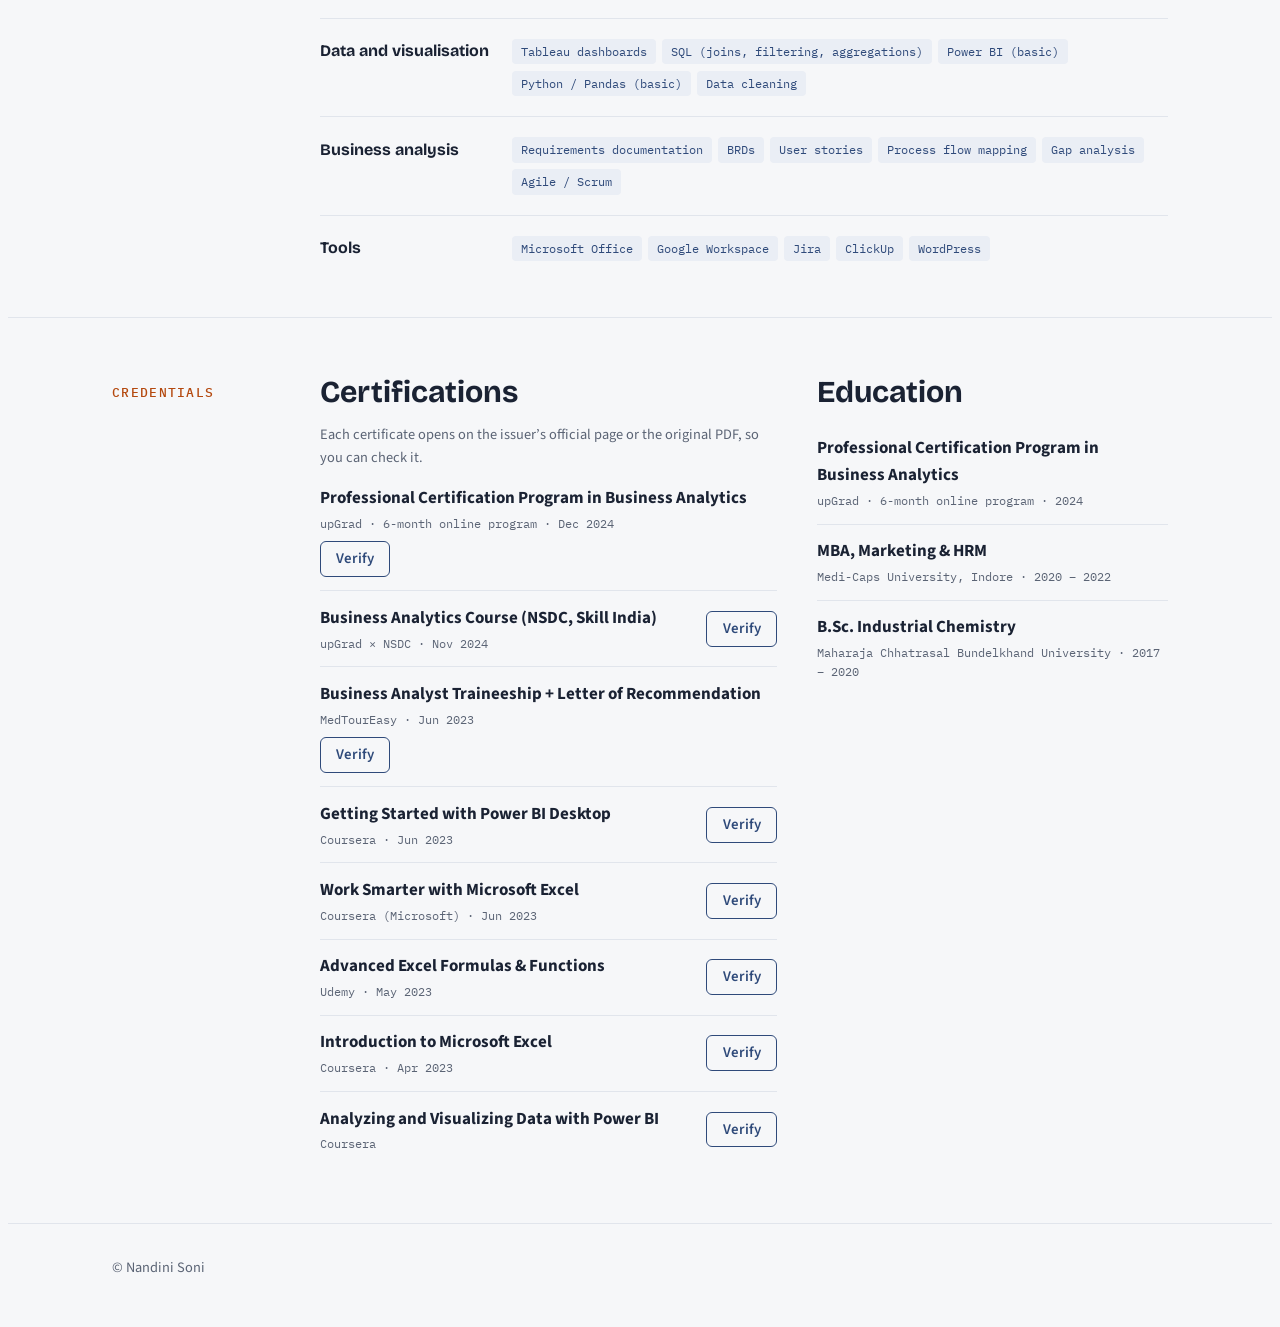
==== commit 55cb8f60: "Use '6-month online program' wording for the upGrad certificate" ====
--- a/index.html
+++ b/index.html
@@ -398,7 +398,7 @@
           <h2>Certifications</h2>
           <p class="caption-note">Each certificate opens on the issuer&#8217;s official page or the original PDF, so you can check it.</p>
           <ul class="list">
-            <li><div><strong>Professional Certification Program in Business Analytics</strong><span class="meta">upGrad · 6-month program · Dec 2024</span></div><a class="btn" href="https://upgradcampus.certificate.givemycertificate.com/c/4a341fc0-b557-46aa-857e-411c04adfc50" target="_blank" rel="noopener">Verify</a></li>
+            <li><div><strong>Professional Certification Program in Business Analytics</strong><span class="meta">upGrad · 6-month online program · Dec 2024</span></div><a class="btn" href="https://upgradcampus.certificate.givemycertificate.com/c/4a341fc0-b557-46aa-857e-411c04adfc50" target="_blank" rel="noopener">Verify</a></li>
             <li><div><strong>Business Analytics Course (NSDC, Skill India)</strong><span class="meta">upGrad × NSDC · Nov 2024</span></div><a class="btn" href="https://github.com/nandinisoni683/nandini-soni-portfolio/blob/main/certificates/upgrad-business-analyst-nsdc.pdf" target="_blank" rel="noopener">Verify</a></li>
             <li><div><strong>Business Analyst Traineeship + Letter of Recommendation</strong><span class="meta">MedTourEasy · Jun 2023</span></div><a class="btn" href="https://github.com/nandinisoni683/nandini-soni-portfolio/blob/main/certificates/medtoureasy-traineeship.pdf" target="_blank" rel="noopener">Verify</a></li>
             <li><div><strong>Getting Started with Power BI Desktop</strong><span class="meta">Coursera · Jun 2023</span></div><a class="btn" href="https://coursera.org/verify/BYRU4TRDWRMB" target="_blank" rel="noopener">Verify</a></li>
@@ -411,7 +411,7 @@
         <div>
           <h2>Education</h2>
           <ul class="list">
-            <li><div><strong>Professional Certification Program in Business Analytics</strong><span class="meta">upGrad · 6 months · 2024</span></div></li>
+            <li><div><strong>Professional Certification Program in Business Analytics</strong><span class="meta">upGrad · 6-month online program · 2024</span></div></li>
             <li><div><strong>MBA, Marketing &amp; HRM</strong><span class="meta">Medi-Caps University, Indore · 2020 – 2022</span></div></li>
             <li><div><strong>B.Sc. Industrial Chemistry</strong><span class="meta">Maharaja Chhatrasal Bundelkhand University · 2017 – 2020</span></div></li>
           </ul>
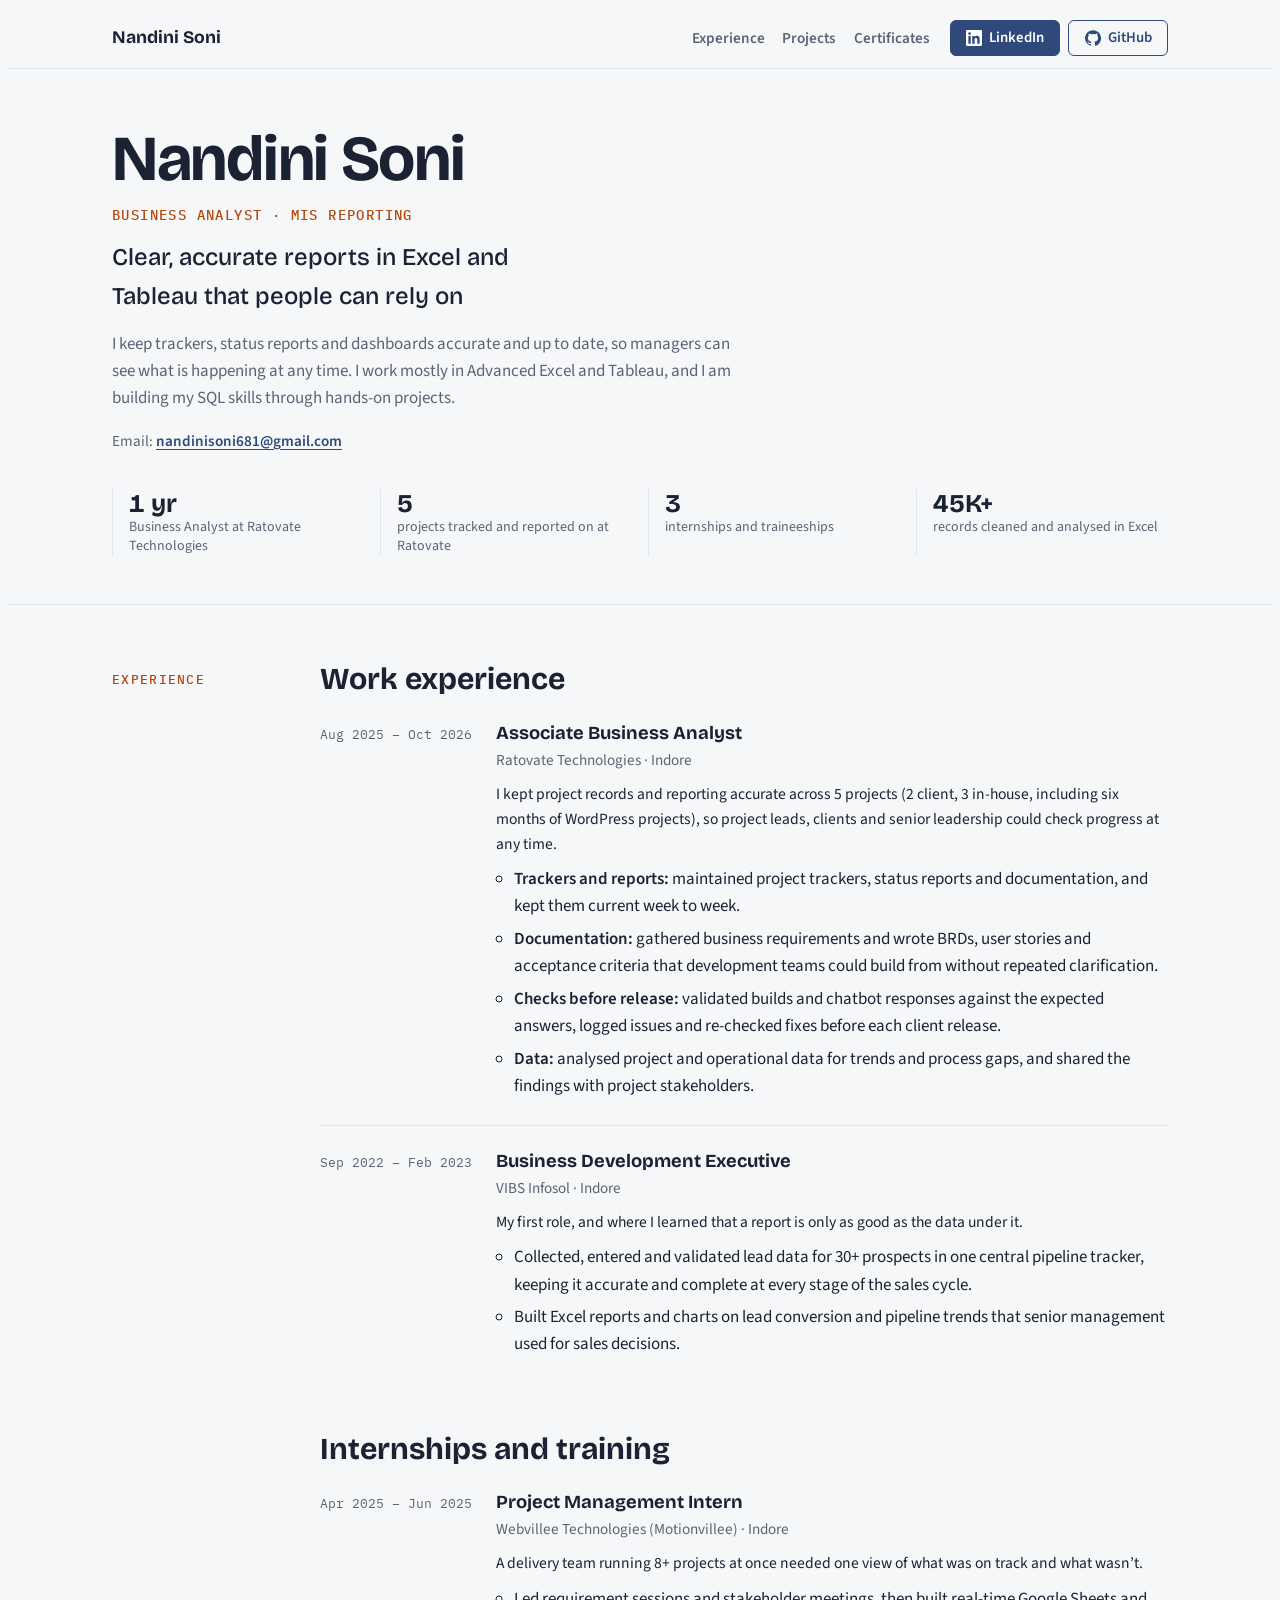
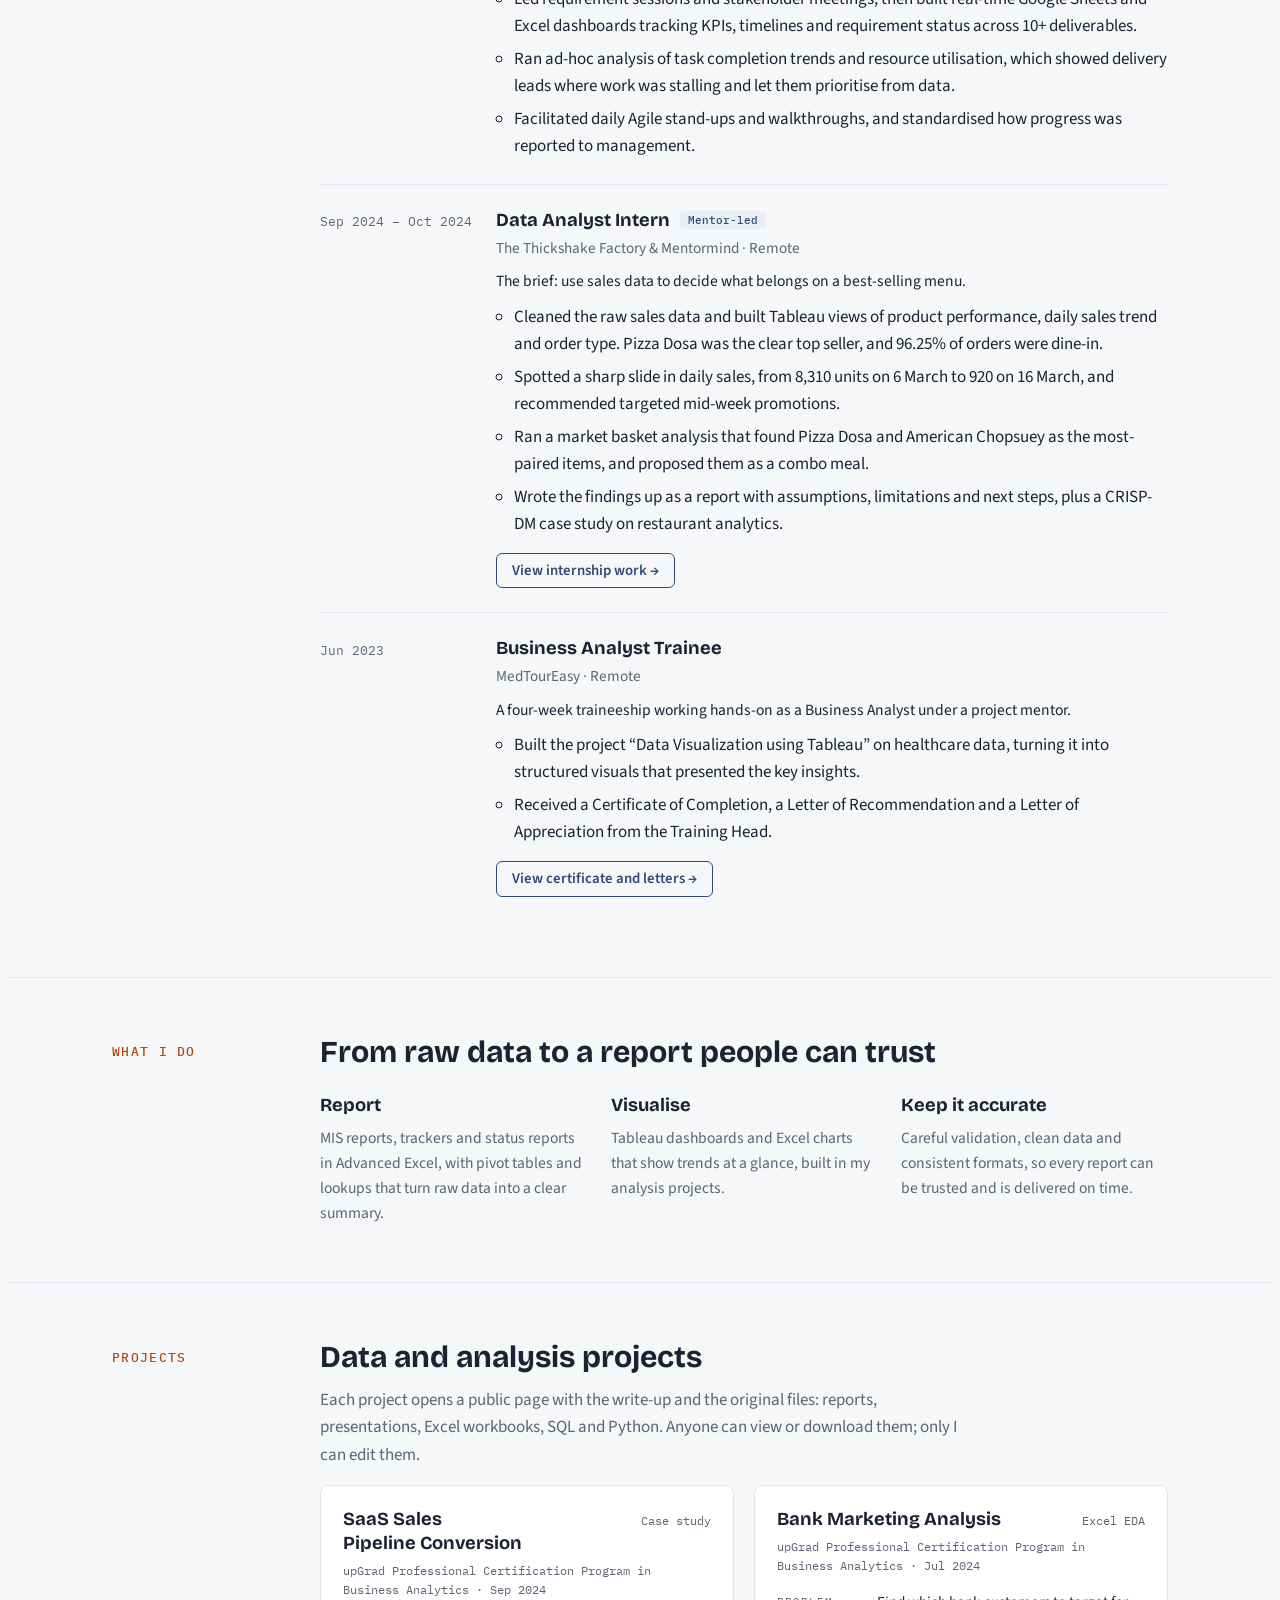
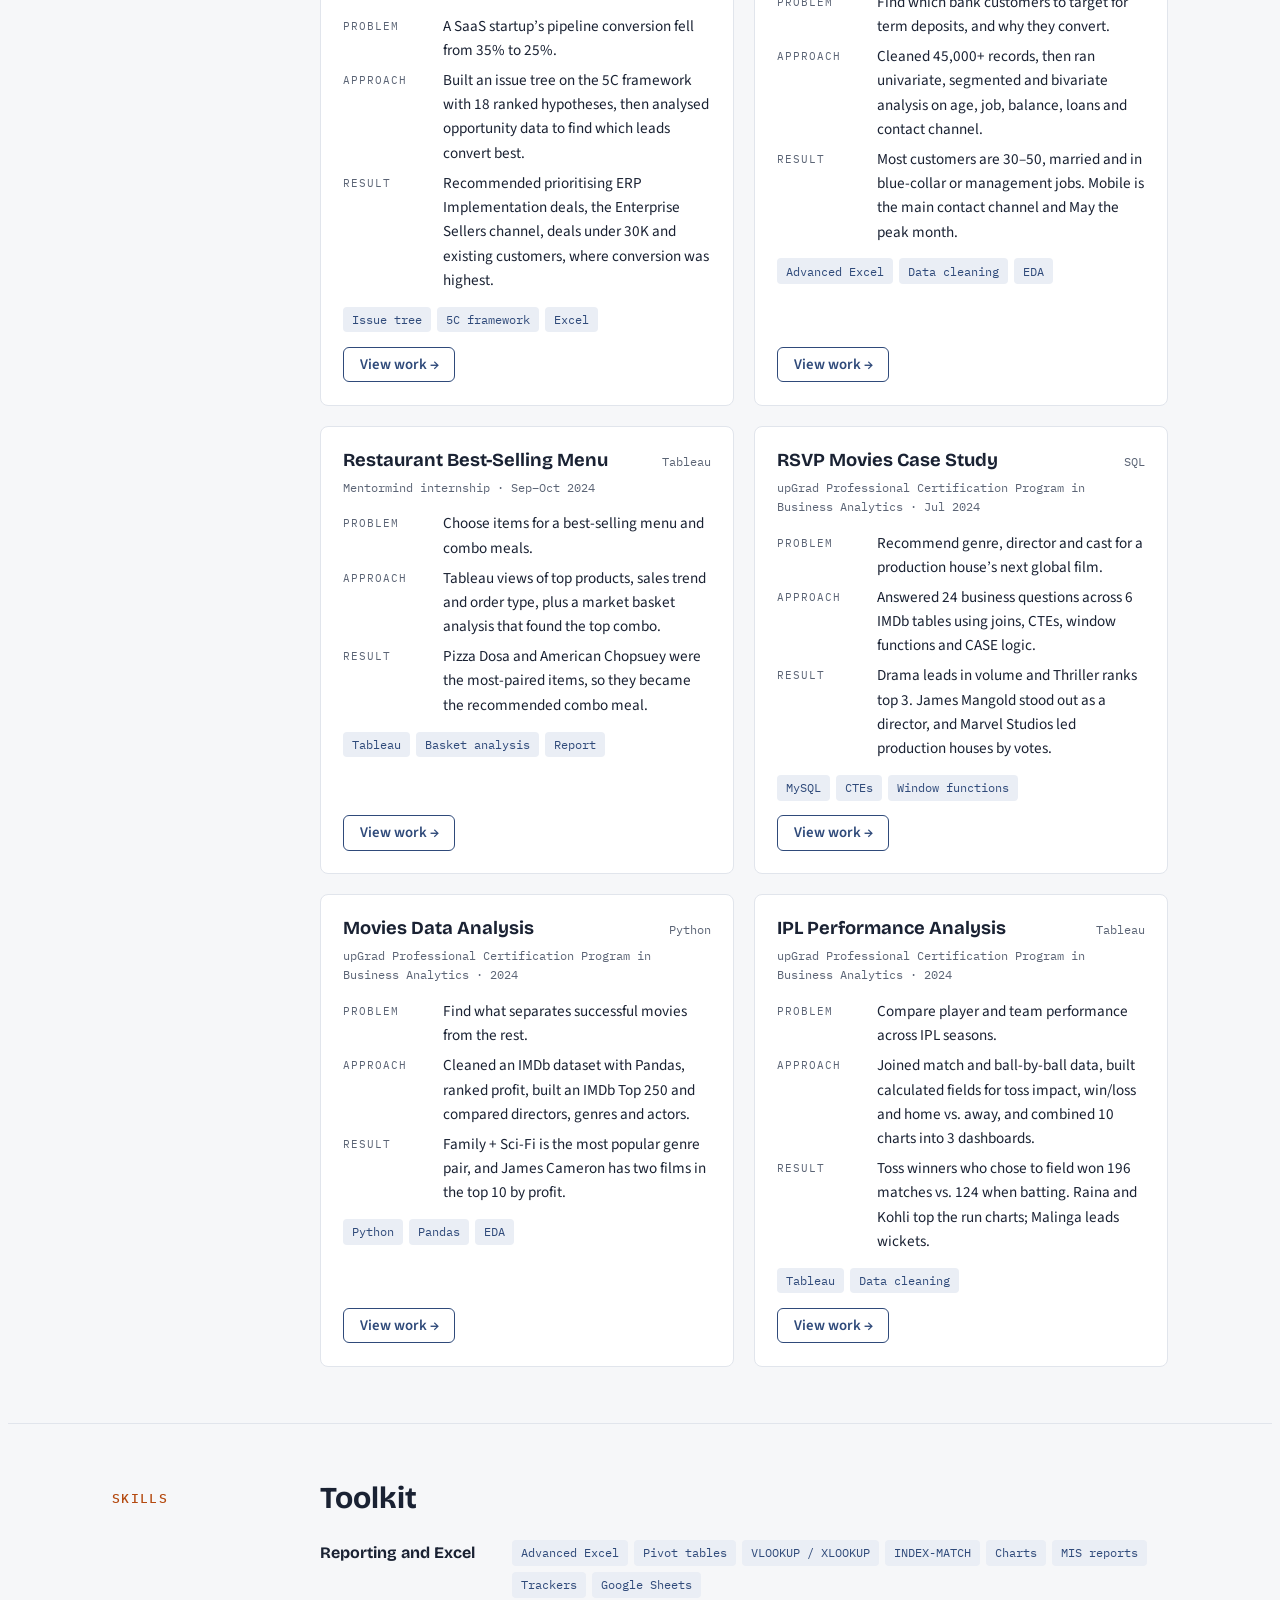
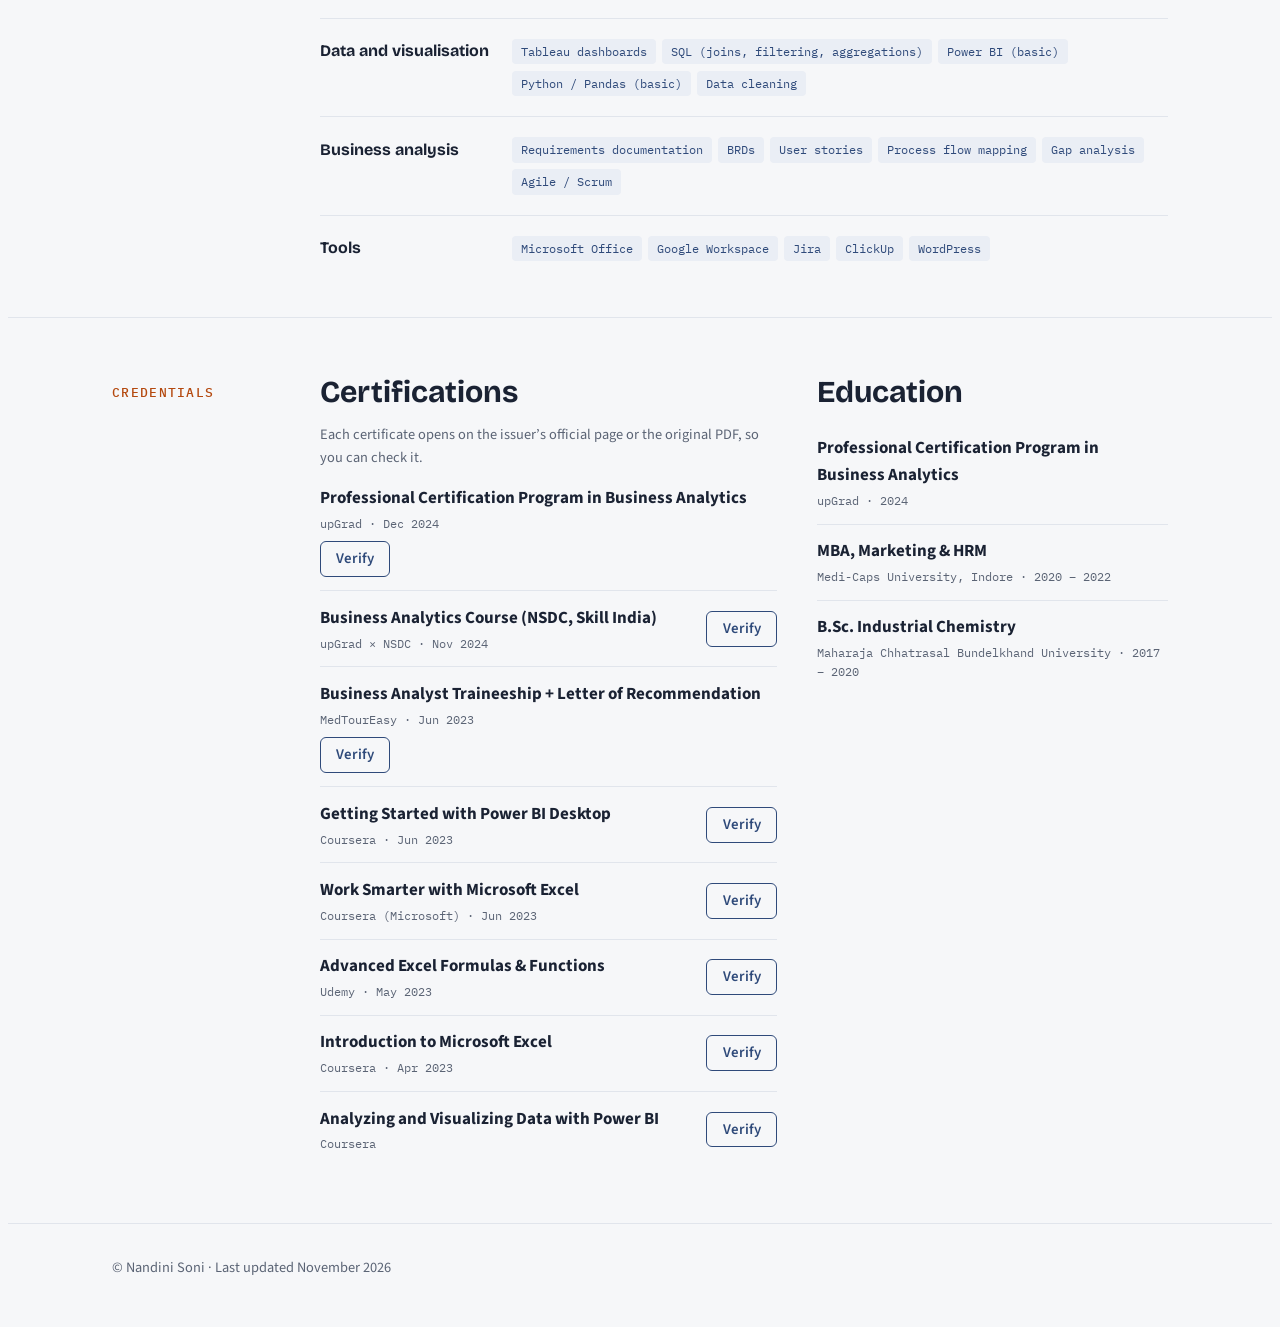
==== commit 681b3735: "Remove program duration text and add last-updated date" ====
--- a/index.html
+++ b/index.html
@@ -398,7 +398,7 @@
           <h2>Certifications</h2>
           <p class="caption-note">Each certificate opens on the issuer&#8217;s official page or the original PDF, so you can check it.</p>
           <ul class="list">
-            <li><div><strong>Professional Certification Program in Business Analytics</strong><span class="meta">upGrad · 6-month online program · Dec 2024</span></div><a class="btn" href="https://upgradcampus.certificate.givemycertificate.com/c/4a341fc0-b557-46aa-857e-411c04adfc50" target="_blank" rel="noopener">Verify</a></li>
+            <li><div><strong>Professional Certification Program in Business Analytics</strong><span class="meta">upGrad · Dec 2024</span></div><a class="btn" href="https://upgradcampus.certificate.givemycertificate.com/c/4a341fc0-b557-46aa-857e-411c04adfc50" target="_blank" rel="noopener">Verify</a></li>
             <li><div><strong>Business Analytics Course (NSDC, Skill India)</strong><span class="meta">upGrad × NSDC · Nov 2024</span></div><a class="btn" href="https://github.com/nandinisoni683/nandini-soni-portfolio/blob/main/certificates/upgrad-business-analyst-nsdc.pdf" target="_blank" rel="noopener">Verify</a></li>
             <li><div><strong>Business Analyst Traineeship + Letter of Recommendation</strong><span class="meta">MedTourEasy · Jun 2023</span></div><a class="btn" href="https://github.com/nandinisoni683/nandini-soni-portfolio/blob/main/certificates/medtoureasy-traineeship.pdf" target="_blank" rel="noopener">Verify</a></li>
             <li><div><strong>Getting Started with Power BI Desktop</strong><span class="meta">Coursera · Jun 2023</span></div><a class="btn" href="https://coursera.org/verify/BYRU4TRDWRMB" target="_blank" rel="noopener">Verify</a></li>
@@ -411,7 +411,7 @@
         <div>
           <h2>Education</h2>
           <ul class="list">
-            <li><div><strong>Professional Certification Program in Business Analytics</strong><span class="meta">upGrad · 6-month online program · 2024</span></div></li>
+            <li><div><strong>Professional Certification Program in Business Analytics</strong><span class="meta">upGrad · 2024</span></div></li>
             <li><div><strong>MBA, Marketing &amp; HRM</strong><span class="meta">Medi-Caps University, Indore · 2020 – 2022</span></div></li>
             <li><div><strong>B.Sc. Industrial Chemistry</strong><span class="meta">Maharaja Chhatrasal Bundelkhand University · 2017 – 2020</span></div></li>
           </ul>
@@ -422,7 +422,7 @@
 </main>
 
 <footer>
-  <div class="wrap">© Nandini Soni</div>
+  <div class="wrap">© Nandini Soni · Last updated November 2026</div>
 </footer>
 </body>
 </html>
